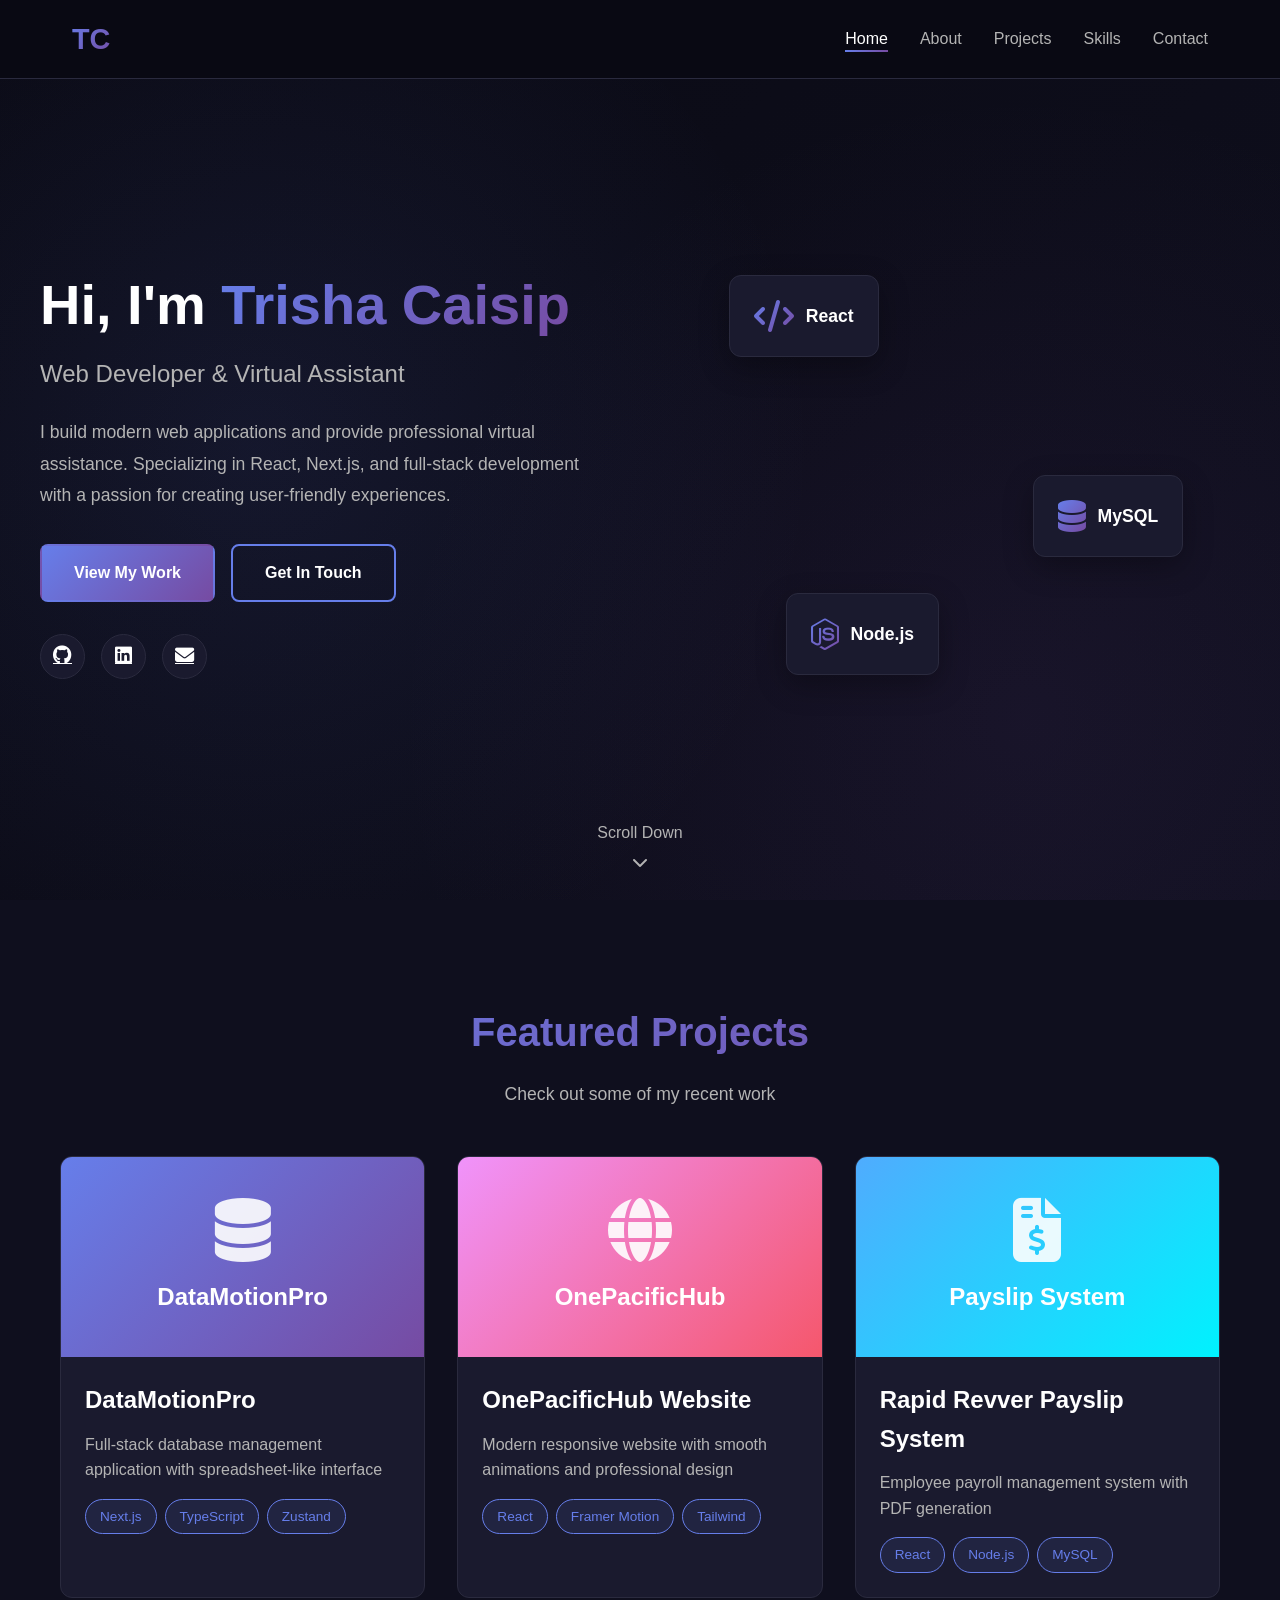
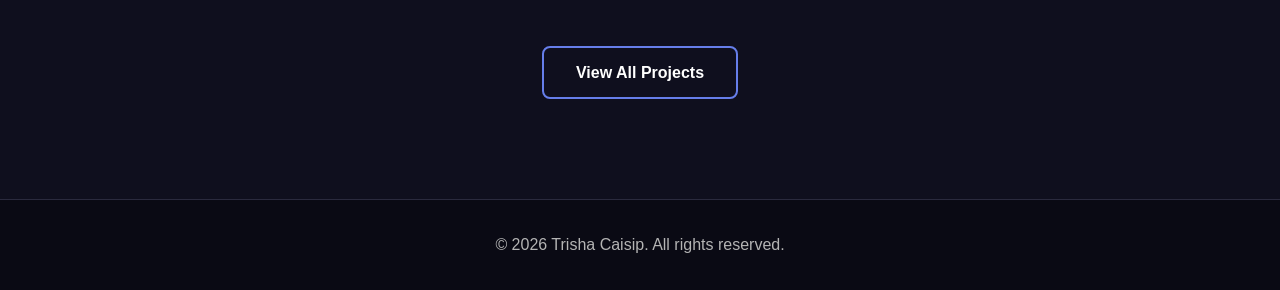
==== index.html @ 25907a13 "Initial commit: Professional portfolio website" ====
<!DOCTYPE html>
<html lang="en">
<head>
    <meta charset="UTF-8">
    <meta name="viewport" content="width=device-width, initial-scale=1.0">
    <title>Trisha Caisip - Web Developer Portfolio</title>
    <link rel="stylesheet" href="css/style.css">
    <link rel="stylesheet" href="https://cdnjs.cloudflare.com/ajax/libs/font-awesome/6.4.0/css/all.min.css">
</head>
<body>
    <nav class="navbar">
        <div class="nav-container">
            <a href="index.html" class="logo">TC</a>
            <ul class="nav-menu">
                <li><a href="index.html" class="nav-link active">Home</a></li>
                <li><a href="about.html" class="nav-link">About</a></li>
                <li><a href="projects.html" class="nav-link">Projects</a></li>
                <li><a href="skills.html" class="nav-link">Skills</a></li>
                <li><a href="contact.html" class="nav-link">Contact</a></li>
            </ul>
            <div class="hamburger">
                <span class="bar"></span>
                <span class="bar"></span>
                <span class="bar"></span>
            </div>
        </div>
    </nav>

    <section class="hero">
        <div class="hero-content">
            <div class="hero-text">
                <h1 class="hero-title">
                    Hi, I'm <span class="highlight">Trisha Caisip</span>
                </h1>
                <h2 class="hero-subtitle">Web Developer & Virtual Assistant</h2>
                <p class="hero-description">
                    I build modern web applications and provide professional virtual assistance. 
                    Specializing in React, Next.js, and full-stack development with a passion for creating 
                    user-friendly experiences.
                </p>
                <div class="hero-buttons">
                    <a href="projects.html" class="btn btn-primary">View My Work</a>
                    <a href="contact.html" class="btn btn-secondary">Get In Touch</a>
                </div>
                <div class="social-links">
                    <a href="https://github.com/Txshaa90" target="_blank" rel="noopener noreferrer" class="social-link">
                        <i class="fab fa-github"></i>
                    </a>
                    <a href="https://linkedin.com" target="_blank" rel="noopener noreferrer" class="social-link">
                        <i class="fab fa-linkedin"></i>
                    </a>
                    <a href="mailto:trishacaisipl@gmail.com" class="social-link">
                        <i class="fas fa-envelope"></i>
                    </a>
                </div>
            </div>
            <div class="hero-image">
                <div class="image-wrapper">
                    <div class="floating-card card-1">
                        <i class="fas fa-code"></i>
                        <span>React</span>
                    </div>
                    <div class="floating-card card-2">
                        <i class="fas fa-database"></i>
                        <span>MySQL</span>
                    </div>
                    <div class="floating-card card-3">
                        <i class="fab fa-node-js"></i>
                        <span>Node.js</span>
                    </div>
                </div>
            </div>
        </div>
        <div class="scroll-indicator">
            <span>Scroll Down</span>
            <i class="fas fa-chevron-down"></i>
        </div>
    </section>

    <section class="featured-projects">
        <div class="container">
            <h2 class="section-title">Featured Projects</h2>
            <p class="section-subtitle">Check out some of my recent work</p>
            
            <div class="projects-grid">
                <div class="project-card">
                    <div class="project-image" style="background: linear-gradient(135deg, #667eea 0%, #764ba2 100%); display: flex; align-items: center; justify-content: center; position: relative;">
                        <div style="text-align: center; color: white; z-index: 1;">
                            <i class="fas fa-database" style="font-size: 4rem; margin-bottom: 1rem; opacity: 0.9;"></i>
                            <h3 style="font-size: 1.5rem; font-weight: 700; margin: 0;">DataMotionPro</h3>
                        </div>
                        <div class="project-overlay">
                            <a href="projects.html" class="project-link">View Details</a>
                        </div>
                    </div>
                    <div class="project-info">
                        <h3>DataMotionPro</h3>
                        <p>Full-stack database management application with spreadsheet-like interface</p>
                        <div class="project-tags">
                            <span class="tag">Next.js</span>
                            <span class="tag">TypeScript</span>
                            <span class="tag">Zustand</span>
                        </div>
                    </div>
                </div>

                <div class="project-card">
                    <div class="project-image" style="background: linear-gradient(135deg, #f093fb 0%, #f5576c 100%); display: flex; align-items: center; justify-content: center; position: relative;">
                        <div style="text-align: center; color: white; z-index: 1;">
                            <i class="fas fa-globe" style="font-size: 4rem; margin-bottom: 1rem; opacity: 0.9;"></i>
                            <h3 style="font-size: 1.5rem; font-weight: 700; margin: 0;">OnePacificHub</h3>
                        </div>
                        <div class="project-overlay">
                            <a href="projects.html" class="project-link">View Details</a>
                        </div>
                    </div>
                    <div class="project-info">
                        <h3>OnePacificHub Website</h3>
                        <p>Modern responsive website with smooth animations and professional design</p>
                        <div class="project-tags">
                            <span class="tag">React</span>
                            <span class="tag">Framer Motion</span>
                            <span class="tag">Tailwind</span>
                        </div>
                    </div>
                </div>

                <div class="project-card">
                    <div class="project-image" style="background: linear-gradient(135deg, #4facfe 0%, #00f2fe 100%); display: flex; align-items: center; justify-content: center; position: relative;">
                        <div style="text-align: center; color: white; z-index: 1;">
                            <i class="fas fa-file-invoice-dollar" style="font-size: 4rem; margin-bottom: 1rem; opacity: 0.9;"></i>
                            <h3 style="font-size: 1.5rem; font-weight: 700; margin: 0;">Payslip System</h3>
                        </div>
                        <div class="project-overlay">
                            <a href="projects.html" class="project-link">View Details</a>
                        </div>
                    </div>
                    <div class="project-info">
                        <h3>Rapid Revver Payslip System</h3>
                        <p>Employee payroll management system with PDF generation</p>
                        <div class="project-tags">
                            <span class="tag">React</span>
                            <span class="tag">Node.js</span>
                            <span class="tag">MySQL</span>
                        </div>
                    </div>
                </div>
            </div>

            <div class="view-all">
                <a href="projects.html" class="btn btn-outline">View All Projects</a>
            </div>
        </div>
    </section>

    <footer class="footer">
        <div class="container">
            <p>&copy; 2026 Trisha Caisip. All rights reserved.</p>
        </div>
    </footer>

    <script src="js/main.js"></script>
</body>
</html>
---- css/style.css ----
* {
    margin: 0;
    padding: 0;
    box-sizing: border-box;
}

:root {
    --primary-color: #667eea;
    --secondary-color: #764ba2;
    --accent-color: #f093fb;
    --dark-bg: #0f0f1e;
    --darker-bg: #0a0a14;
    --card-bg: #1a1a2e;
    --text-primary: #ffffff;
    --text-secondary: #b4b4b4;
    --border-color: #2a2a3e;
}

body {
    font-family: 'Inter', 'Segoe UI', Tahoma, Geneva, Verdana, sans-serif;
    background-color: var(--dark-bg);
    color: var(--text-primary);
    line-height: 1.6;
    overflow-x: hidden;
}

.container {
    max-width: 1200px;
    margin: 0 auto;
    padding: 0 20px;
}

/* Navbar */
.navbar {
    position: fixed;
    top: 0;
    width: 100%;
    background: rgba(10, 10, 20, 0.95);
    backdrop-filter: blur(10px);
    z-index: 1000;
    border-bottom: 1px solid var(--border-color);
}

.nav-container {
    max-width: 1200px;
    margin: 0 auto;
    padding: 1rem 2rem;
    display: flex;
    justify-content: space-between;
    align-items: center;
}

.logo {
    font-size: 1.8rem;
    font-weight: 700;
    background: linear-gradient(135deg, var(--primary-color), var(--secondary-color));
    -webkit-background-clip: text;
    -webkit-text-fill-color: transparent;
    background-clip: text;
    text-decoration: none;
}

.nav-menu {
    display: flex;
    list-style: none;
    gap: 2rem;
}

.nav-link {
    color: var(--text-secondary);
    text-decoration: none;
    font-weight: 500;
    transition: color 0.3s;
    position: relative;
}

.nav-link::after {
    content: '';
    position: absolute;
    bottom: -5px;
    left: 0;
    width: 0;
    height: 2px;
    background: linear-gradient(90deg, var(--primary-color), var(--secondary-color));
    transition: width 0.3s;
}

.nav-link:hover,
.nav-link.active {
    color: var(--text-primary);
}

.nav-link:hover::after,
.nav-link.active::after {
    width: 100%;
}

.hamburger {
    display: none;
    flex-direction: column;
    cursor: pointer;
}

.bar {
    width: 25px;
    height: 3px;
    background-color: var(--text-primary);
    margin: 3px 0;
    transition: 0.3s;
}

/* Hero Section */
.hero {
    min-height: 100vh;
    display: flex;
    align-items: center;
    justify-content: center;
    padding: 100px 20px 50px;
    position: relative;
    background: linear-gradient(135deg, var(--darker-bg) 0%, var(--dark-bg) 100%);
}

.hero::before {
    content: '';
    position: absolute;
    top: 0;
    left: 0;
    right: 0;
    bottom: 0;
    background: radial-gradient(circle at 20% 50%, rgba(102, 126, 234, 0.1) 0%, transparent 50%),
                radial-gradient(circle at 80% 80%, rgba(118, 75, 162, 0.1) 0%, transparent 50%);
    pointer-events: none;
}

.hero-content {
    max-width: 1200px;
    margin: 0 auto;
    display: grid;
    grid-template-columns: 1fr 1fr;
    gap: 4rem;
    align-items: center;
    position: relative;
    z-index: 1;
}

.hero-title {
    font-size: 3.5rem;
    font-weight: 700;
    margin-bottom: 1rem;
    line-height: 1.2;
}

.highlight {
    background: linear-gradient(135deg, var(--primary-color), var(--secondary-color));
    -webkit-background-clip: text;
    -webkit-text-fill-color: transparent;
    background-clip: text;
}

.hero-subtitle {
    font-size: 1.5rem;
    color: var(--text-secondary);
    margin-bottom: 1.5rem;
    font-weight: 400;
}

.hero-description {
    font-size: 1.1rem;
    color: var(--text-secondary);
    margin-bottom: 2rem;
    line-height: 1.8;
}

.hero-buttons {
    display: flex;
    gap: 1rem;
    margin-bottom: 2rem;
}

.btn {
    padding: 0.875rem 2rem;
    border-radius: 8px;
    text-decoration: none;
    font-weight: 600;
    transition: all 0.3s;
    display: inline-block;
    border: 2px solid transparent;
}

.btn-primary {
    background: linear-gradient(135deg, var(--primary-color), var(--secondary-color));
    color: white;
}

.btn-primary:hover {
    transform: translateY(-2px);
    box-shadow: 0 10px 30px rgba(102, 126, 234, 0.4);
}

.btn-secondary {
    background: transparent;
    color: var(--text-primary);
    border: 2px solid var(--primary-color);
}

.btn-secondary:hover {
    background: var(--primary-color);
    transform: translateY(-2px);
}

.btn-outline {
    background: transparent;
    color: var(--text-primary);
    border: 2px solid var(--primary-color);
    padding: 0.75rem 2rem;
}

.btn-outline:hover {
    background: var(--primary-color);
    transform: translateY(-2px);
}

.social-links {
    display: flex;
    gap: 1rem;
}

.social-link {
    width: 45px;
    height: 45px;
    border-radius: 50%;
    background: var(--card-bg);
    display: flex;
    align-items: center;
    justify-content: center;
    color: var(--text-primary);
    font-size: 1.2rem;
    transition: all 0.3s;
    border: 1px solid var(--border-color);
}

.social-link:hover {
    background: linear-gradient(135deg, var(--primary-color), var(--secondary-color));
    transform: translateY(-3px);
    box-shadow: 0 5px 20px rgba(102, 126, 234, 0.4);
}

/* Hero Image */
.hero-image {
    position: relative;
    height: 500px;
}

.image-wrapper {
    position: relative;
    width: 100%;
    height: 100%;
}

.floating-card {
    position: absolute;
    background: var(--card-bg);
    padding: 1.5rem;
    border-radius: 12px;
    border: 1px solid var(--border-color);
    display: flex;
    align-items: center;
    gap: 0.75rem;
    box-shadow: 0 10px 30px rgba(0, 0, 0, 0.3);
    animation: float 3s ease-in-out infinite;
}

.floating-card i {
    font-size: 2rem;
    background: linear-gradient(135deg, var(--primary-color), var(--secondary-color));
    -webkit-background-clip: text;
    -webkit-text-fill-color: transparent;
    background-clip: text;
}

.floating-card span {
    font-weight: 600;
    font-size: 1.1rem;
}

.card-1 {
    top: 10%;
    left: 10%;
    animation-delay: 0s;
}

.card-2 {
    top: 50%;
    right: 10%;
    animation-delay: 1s;
}

.card-3 {
    bottom: 10%;
    left: 20%;
    animation-delay: 2s;
}

@keyframes float {
    0%, 100% {
        transform: translateY(0);
    }
    50% {
        transform: translateY(-20px);
    }
}

.scroll-indicator {
    position: absolute;
    bottom: 30px;
    left: 50%;
    transform: translateX(-50%);
    display: flex;
    flex-direction: column;
    align-items: center;
    gap: 0.5rem;
    color: var(--text-secondary);
    animation: bounce 2s infinite;
}

@keyframes bounce {
    0%, 100% {
        transform: translateX(-50%) translateY(0);
    }
    50% {
        transform: translateX(-50%) translateY(-10px);
    }
}

/* Featured Projects Section */
.featured-projects {
    padding: 100px 20px;
    background: var(--dark-bg);
}

.section-title {
    font-size: 2.5rem;
    text-align: center;
    margin-bottom: 1rem;
    background: linear-gradient(135deg, var(--primary-color), var(--secondary-color));
    -webkit-background-clip: text;
    -webkit-text-fill-color: transparent;
    background-clip: text;
}

.section-subtitle {
    text-align: center;
    color: var(--text-secondary);
    font-size: 1.1rem;
    margin-bottom: 3rem;
}

.projects-grid {
    display: grid;
    grid-template-columns: repeat(auto-fit, minmax(320px, 1fr));
    gap: 2rem;
    margin-bottom: 3rem;
}

.project-card {
    background: var(--card-bg);
    border-radius: 12px;
    overflow: hidden;
    border: 1px solid var(--border-color);
    transition: all 0.3s;
}

.project-card:hover {
    transform: translateY(-10px);
    box-shadow: 0 20px 40px rgba(0, 0, 0, 0.4);
    border-color: var(--primary-color);
}

.project-image {
    height: 200px;
    background: linear-gradient(135deg, var(--primary-color), var(--secondary-color));
    position: relative;
    overflow: hidden;
}

.project-overlay {
    position: absolute;
    top: 0;
    left: 0;
    right: 0;
    bottom: 0;
    background: rgba(0, 0, 0, 0.7);
    display: flex;
    align-items: center;
    justify-content: center;
    opacity: 0;
    transition: opacity 0.3s;
}

.project-card:hover .project-overlay {
    opacity: 1;
}

.project-link {
    padding: 0.75rem 1.5rem;
    background: white;
    color: var(--dark-bg);
    text-decoration: none;
    border-radius: 6px;
    font-weight: 600;
    transition: all 0.3s;
}

.project-link:hover {
    transform: scale(1.05);
}

.project-info {
    padding: 1.5rem;
}

.project-info h3 {
    font-size: 1.5rem;
    margin-bottom: 0.75rem;
    color: var(--text-primary);
}

.project-info p {
    color: var(--text-secondary);
    margin-bottom: 1rem;
    line-height: 1.6;
}

.project-tags {
    display: flex;
    gap: 0.5rem;
    flex-wrap: wrap;
}

.tag {
    padding: 0.375rem 0.875rem;
    background: rgba(102, 126, 234, 0.1);
    border: 1px solid var(--primary-color);
    border-radius: 20px;
    font-size: 0.85rem;
    color: var(--primary-color);
}

.view-all {
    text-align: center;
    margin-top: 3rem;
}

/* Footer */
.footer {
    background: var(--darker-bg);
    padding: 2rem;
    text-align: center;
    border-top: 1px solid var(--border-color);
}

.footer p {
    color: var(--text-secondary);
}

/* Responsive */
@media (max-width: 768px) {
    .hamburger {
        display: flex;
    }

    .nav-menu {
        position: fixed;
        left: -100%;
        top: 70px;
        flex-direction: column;
        background-color: var(--darker-bg);
        width: 100%;
        text-align: center;
        transition: 0.3s;
        padding: 2rem 0;
        border-top: 1px solid var(--border-color);
    }

    .nav-menu.active {
        left: 0;
    }

    .hero-content {
        grid-template-columns: 1fr;
        gap: 2rem;
    }

    .hero-title {
        font-size: 2.5rem;
    }

    .hero-subtitle {
        font-size: 1.2rem;
    }

    .hero-image {
        height: 300px;
    }

    .hero-buttons {
        flex-direction: column;
    }

    .projects-grid {
        grid-template-columns: 1fr;
    }
}
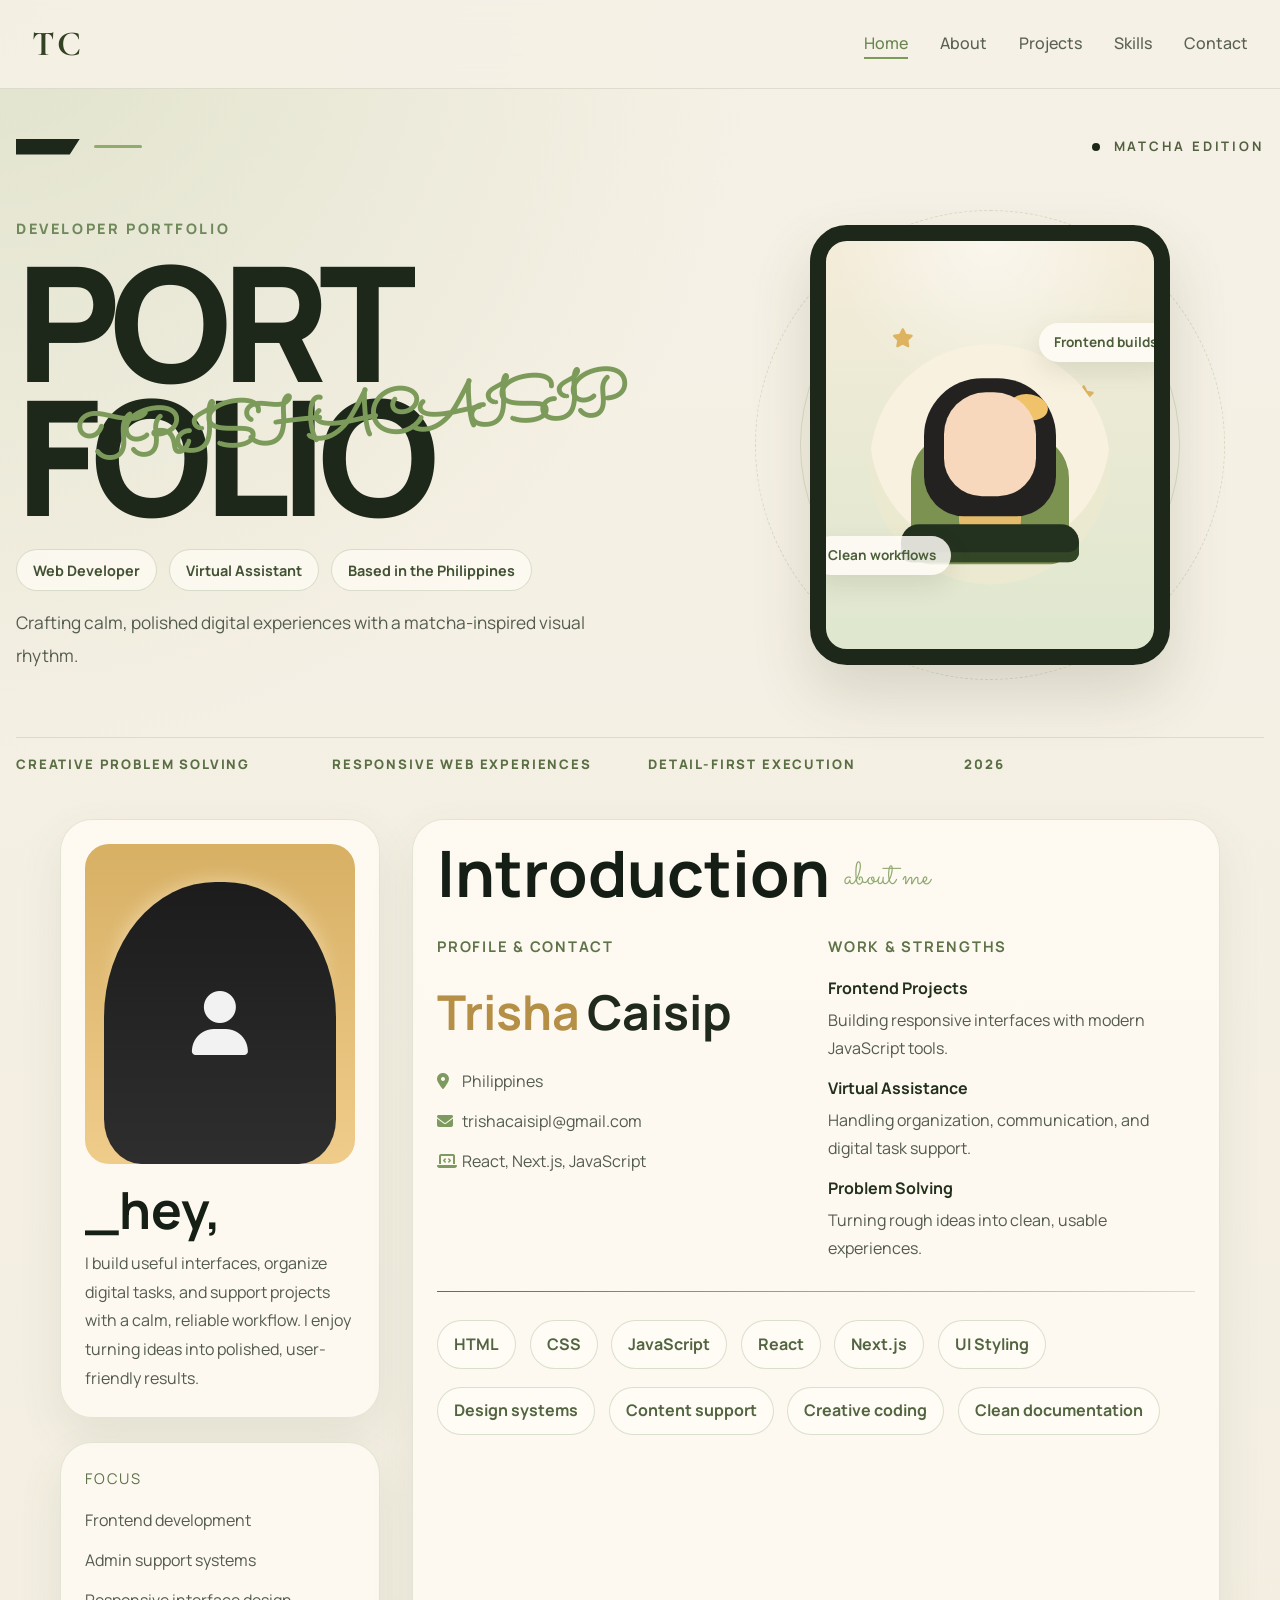
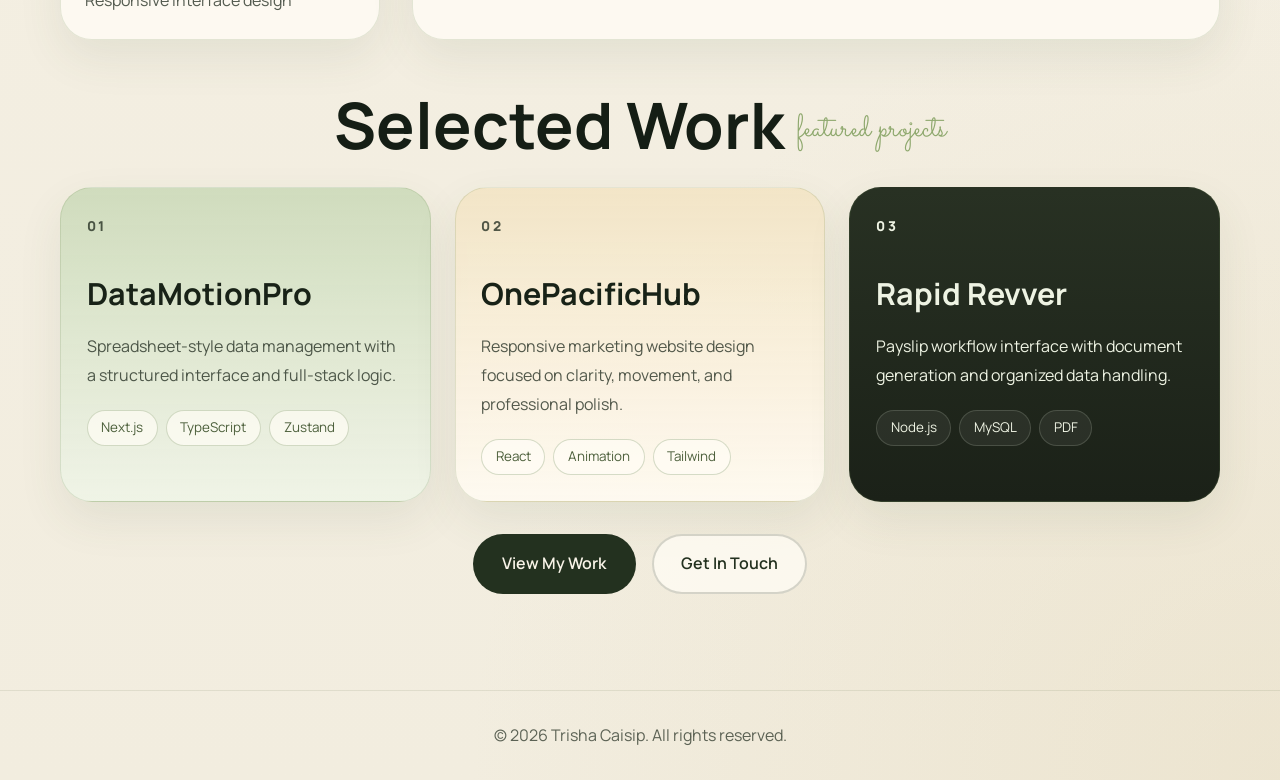
==== commit 448ab325: "Redesign homepage with matcha editorial style" ====
--- a/index.html
+++ b/index.html
@@ -4,10 +4,13 @@
     <meta charset="UTF-8">
     <meta name="viewport" content="width=device-width, initial-scale=1.0">
     <title>Trisha Caisip - Web Developer Portfolio</title>
+    <link rel="preconnect" href="https://fonts.googleapis.com">
+    <link rel="preconnect" href="https://fonts.gstatic.com" crossorigin>
+    <link href="https://fonts.googleapis.com/css2?family=Cormorant+Garamond:wght@500;600;700&family=Manrope:wght@400;500;600;700;800&family=Sacramento&display=swap" rel="stylesheet">
     <link rel="stylesheet" href="css/style.css">
     <link rel="stylesheet" href="https://cdnjs.cloudflare.com/ajax/libs/font-awesome/6.4.0/css/all.min.css">
 </head>
-<body>
+<body class="home-page">
     <nav class="navbar">
         <div class="nav-container">
             <a href="index.html" class="logo">TC</a>
@@ -26,132 +29,181 @@
         </div>
     </nav>
 
-    <section class="hero">
-        <div class="hero-content">
-            <div class="hero-text">
-                <h1 class="hero-title">
-                    Hi, I'm <span class="highlight">Trisha Caisip</span>
-                </h1>
-                <h2 class="hero-subtitle">Web Developer & Virtual Assistant</h2>
-                <p class="hero-description">
-                    I build modern web applications and provide professional virtual assistance. 
-                    Specializing in React, Next.js, and full-stack development with a passion for creating 
-                    user-friendly experiences.
-                </p>
-                <div class="hero-buttons">
-                    <a href="projects.html" class="btn btn-primary">View My Work</a>
-                    <a href="contact.html" class="btn btn-secondary">Get In Touch</a>
-                </div>
-                <div class="social-links">
-                    <a href="https://github.com/Txshaa90" target="_blank" rel="noopener noreferrer" class="social-link">
-                        <i class="fab fa-github"></i>
-                    </a>
-                    <a href="https://linkedin.com" target="_blank" rel="noopener noreferrer" class="social-link">
-                        <i class="fab fa-linkedin"></i>
-                    </a>
-                    <a href="mailto:trishacaisipl@gmail.com" class="social-link">
-                        <i class="fas fa-envelope"></i>
-                    </a>
-                </div>
-            </div>
-            <div class="hero-image">
-                <div class="image-wrapper">
-                    <div class="floating-card card-1">
-                        <i class="fas fa-code"></i>
-                        <span>React</span>
-                    </div>
-                    <div class="floating-card card-2">
-                        <i class="fas fa-database"></i>
-                        <span>MySQL</span>
-                    </div>
-                    <div class="floating-card card-3">
-                        <i class="fab fa-node-js"></i>
-                        <span>Node.js</span>
-                    </div>
-                </div>
-            </div>
-        </div>
-        <div class="scroll-indicator">
-            <span>Scroll Down</span>
-            <i class="fas fa-chevron-down"></i>
-        </div>
-    </section>
-
-    <section class="featured-projects">
-        <div class="container">
-            <h2 class="section-title">Featured Projects</h2>
-            <p class="section-subtitle">Check out some of my recent work</p>
-            
-            <div class="projects-grid">
-                <div class="project-card">
-                    <div class="project-image" style="background: linear-gradient(135deg, #667eea 0%, #764ba2 100%); display: flex; align-items: center; justify-content: center; position: relative;">
-                        <div style="text-align: center; color: white; z-index: 1;">
-                            <i class="fas fa-database" style="font-size: 4rem; margin-bottom: 1rem; opacity: 0.9;"></i>
-                            <h3 style="font-size: 1.5rem; font-weight: 700; margin: 0;">DataMotionPro</h3>
+    <main class="portfolio-home">
+        <section class="hero-editorial">
+            <div class="hero-frame hero-frame-top">
+                <span class="frame-accent"></span>
+                <span class="frame-dash"></span>
+                <span class="frame-dot"></span>
+                <p>Matcha Edition</p>
+            </div>
+
+            <div class="hero-editorial-grid">
+                <div class="hero-copy">
+                    <p class="eyebrow">Developer Portfolio</p>
+                    <div class="hero-stack">
+                        <span>PORT</span>
+                        <span>FOLIO</span>
+                    </div>
+                    <div class="hero-badge">
+                        <span>Web Developer</span>
+                        <span>Virtual Assistant</span>
+                        <span>Based in the Philippines</span>
+                    </div>
+                    <p class="hero-kicker">Crafting calm, polished digital experiences with a matcha-inspired visual rhythm.</p>
+                </div>
+
+                <div class="hero-spotlight">
+                    <div class="spotlight-ring ring-one"></div>
+                    <div class="spotlight-ring ring-two"></div>
+                    <div class="spotlight-card">
+                        <div class="avatar-illustration">
+                            <div class="avatar-star star-left"><i class="fas fa-star"></i></div>
+                            <div class="avatar-star star-right"><i class="fas fa-star"></i></div>
+                            <div class="avatar-circle">
+                                <div class="avatar-head"></div>
+                                <div class="avatar-hair"></div>
+                                <div class="avatar-body"></div>
+                                <div class="avatar-laptop"></div>
+                            </div>
                         </div>
-                        <div class="project-overlay">
-                            <a href="projects.html" class="project-link">View Details</a>
+                        <div class="spotlight-note note-top">Frontend builds</div>
+                        <div class="spotlight-note note-bottom">Clean workflows</div>
+                    </div>
+                </div>
+            </div>
+
+            <div class="hero-meta">
+                <span>Creative problem solving</span>
+                <span>Responsive web experiences</span>
+                <span>Detail-first execution</span>
+                <span>2026</span>
+            </div>
+        </section>
+
+        <section class="resume-board container">
+            <div class="resume-sidebar">
+                <div class="profile-panel">
+                    <div class="profile-photo">
+                        <div class="photo-glow"></div>
+                        <div class="photo-silhouette">
+                            <i class="fas fa-user"></i>
                         </div>
                     </div>
-                    <div class="project-info">
-                        <h3>DataMotionPro</h3>
-                        <p>Full-stack database management application with spreadsheet-like interface</p>
-                        <div class="project-tags">
-                            <span class="tag">Next.js</span>
-                            <span class="tag">TypeScript</span>
-                            <span class="tag">Zustand</span>
+                    <h2>_hey,</h2>
+                    <p>
+                        I build useful interfaces, organize digital tasks, and support projects with a calm,
+                        reliable workflow. I enjoy turning ideas into polished, user-friendly results.
+                    </p>
+                </div>
+
+                <div class="mini-card">
+                    <p class="mini-label">Focus</p>
+                    <ul>
+                        <li>Frontend development</li>
+                        <li>Admin support systems</li>
+                        <li>Responsive interface design</li>
+                    </ul>
+                </div>
+            </div>
+
+            <div class="resume-main">
+                <div class="section-heading">
+                    <h2>Introduction</h2>
+                    <span>about me</span>
+                </div>
+
+                <div class="info-columns">
+                    <div class="info-block">
+                        <h3>Profile & Contact</h3>
+                        <div class="identity-line">
+                            <span class="identity-highlight">Trisha</span>
+                            <span>Caisip</span>
                         </div>
-                    </div>
-                </div>
-
-                <div class="project-card">
-                    <div class="project-image" style="background: linear-gradient(135deg, #f093fb 0%, #f5576c 100%); display: flex; align-items: center; justify-content: center; position: relative;">
-                        <div style="text-align: center; color: white; z-index: 1;">
-                            <i class="fas fa-globe" style="font-size: 4rem; margin-bottom: 1rem; opacity: 0.9;"></i>
-                            <h3 style="font-size: 1.5rem; font-weight: 700; margin: 0;">OnePacificHub</h3>
-                        </div>
-                        <div class="project-overlay">
-                            <a href="projects.html" class="project-link">View Details</a>
-                        </div>
-                    </div>
-                    <div class="project-info">
-                        <h3>OnePacificHub Website</h3>
-                        <p>Modern responsive website with smooth animations and professional design</p>
-                        <div class="project-tags">
-                            <span class="tag">React</span>
-                            <span class="tag">Framer Motion</span>
-                            <span class="tag">Tailwind</span>
-                        </div>
-                    </div>
-                </div>
-
-                <div class="project-card">
-                    <div class="project-image" style="background: linear-gradient(135deg, #4facfe 0%, #00f2fe 100%); display: flex; align-items: center; justify-content: center; position: relative;">
-                        <div style="text-align: center; color: white; z-index: 1;">
-                            <i class="fas fa-file-invoice-dollar" style="font-size: 4rem; margin-bottom: 1rem; opacity: 0.9;"></i>
-                            <h3 style="font-size: 1.5rem; font-weight: 700; margin: 0;">Payslip System</h3>
-                        </div>
-                        <div class="project-overlay">
-                            <a href="projects.html" class="project-link">View Details</a>
-                        </div>
-                    </div>
-                    <div class="project-info">
-                        <h3>Rapid Revver Payslip System</h3>
-                        <p>Employee payroll management system with PDF generation</p>
-                        <div class="project-tags">
-                            <span class="tag">React</span>
-                            <span class="tag">Node.js</span>
-                            <span class="tag">MySQL</span>
-                        </div>
-                    </div>
-                </div>
-            </div>
-
-            <div class="view-all">
-                <a href="projects.html" class="btn btn-outline">View All Projects</a>
-            </div>
-        </div>
-    </section>
+                        <ul class="detail-list">
+                            <li><i class="fas fa-location-dot"></i> Philippines</li>
+                            <li><i class="fas fa-envelope"></i> trishacaisipl@gmail.com</li>
+                            <li><i class="fas fa-laptop-code"></i> React, Next.js, JavaScript</li>
+                        </ul>
+                    </div>
+
+                    <div class="info-block">
+                        <h3>Work & Strengths</h3>
+                        <ul class="timeline-list">
+                            <li><strong>Frontend Projects</strong> Building responsive interfaces with modern JavaScript tools.</li>
+                            <li><strong>Virtual Assistance</strong> Handling organization, communication, and digital task support.</li>
+                            <li><strong>Problem Solving</strong> Turning rough ideas into clean, usable experiences.</li>
+                        </ul>
+                    </div>
+                </div>
+
+                <div class="section-rule"></div>
+
+                <div class="skills-strip">
+                    <div class="skill-chip">HTML</div>
+                    <div class="skill-chip">CSS</div>
+                    <div class="skill-chip">JavaScript</div>
+                    <div class="skill-chip">React</div>
+                    <div class="skill-chip">Next.js</div>
+                    <div class="skill-chip">UI Styling</div>
+                </div>
+
+                <div class="interest-row">
+                    <span>Design systems</span>
+                    <span>Content support</span>
+                    <span>Creative coding</span>
+                    <span>Clean documentation</span>
+                </div>
+            </div>
+        </section>
+
+        <section class="featured-editorial container">
+            <div class="section-heading section-heading-wide">
+                <h2>Selected Work</h2>
+                <span>featured projects</span>
+            </div>
+
+            <div class="editorial-project-grid">
+                <article class="editorial-project-card card-matcha">
+                    <p class="project-index">01</p>
+                    <h3>DataMotionPro</h3>
+                    <p>Spreadsheet-style data management with a structured interface and full-stack logic.</p>
+                    <div class="project-tags">
+                        <span class="tag">Next.js</span>
+                        <span class="tag">TypeScript</span>
+                        <span class="tag">Zustand</span>
+                    </div>
+                </article>
+
+                <article class="editorial-project-card card-cream">
+                    <p class="project-index">02</p>
+                    <h3>OnePacificHub</h3>
+                    <p>Responsive marketing website design focused on clarity, movement, and professional polish.</p>
+                    <div class="project-tags">
+                        <span class="tag">React</span>
+                        <span class="tag">Animation</span>
+                        <span class="tag">Tailwind</span>
+                    </div>
+                </article>
+
+                <article class="editorial-project-card card-dark">
+                    <p class="project-index">03</p>
+                    <h3>Rapid Revver</h3>
+                    <p>Payslip workflow interface with document generation and organized data handling.</p>
+                    <div class="project-tags">
+                        <span class="tag">Node.js</span>
+                        <span class="tag">MySQL</span>
+                        <span class="tag">PDF</span>
+                    </div>
+                </article>
+            </div>
+
+            <div class="hero-buttons editorial-actions">
+                <a href="projects.html" class="btn btn-primary">View My Work</a>
+                <a href="contact.html" class="btn btn-secondary">Get In Touch</a>
+            </div>
+        </section>
+    </main>
 
     <footer class="footer">
         <div class="container">
--- a/css/style.css
+++ b/css/style.css
@@ -5,15 +5,15 @@
 }
 
 :root {
-    --primary-color: #667eea;
-    --secondary-color: #764ba2;
-    --accent-color: #f093fb;
-    --dark-bg: #0f0f1e;
-    --darker-bg: #0a0a14;
-    --card-bg: #1a1a2e;
+    --primary-color: #ffffff;
+    --secondary-color: #cccccc;
+    --accent-color: #888888;
+    --dark-bg: #000000;
+    --darker-bg: #000000;
+    --card-bg: #0a0a0a;
     --text-primary: #ffffff;
-    --text-secondary: #b4b4b4;
-    --border-color: #2a2a3e;
+    --text-secondary: #888888;
+    --border-color: #1a1a1a;
 }
 
 body {
@@ -35,7 +35,7 @@
     position: fixed;
     top: 0;
     width: 100%;
-    background: rgba(10, 10, 20, 0.95);
+    background: rgba(0, 0, 0, 0.98);
     backdrop-filter: blur(10px);
     z-index: 1000;
     border-bottom: 1px solid var(--border-color);
@@ -53,11 +53,13 @@
 .logo {
     font-size: 1.8rem;
     font-weight: 700;
-    background: linear-gradient(135deg, var(--primary-color), var(--secondary-color));
-    -webkit-background-clip: text;
-    -webkit-text-fill-color: transparent;
-    background-clip: text;
+    color: var(--text-primary);
     text-decoration: none;
+    transition: all 0.3s;
+}
+
+.logo:hover {
+    color: var(--text-secondary);
 }
 
 .nav-menu {
@@ -81,7 +83,7 @@
     left: 0;
     width: 0;
     height: 2px;
-    background: linear-gradient(90deg, var(--primary-color), var(--secondary-color));
+    background: var(--text-primary);
     transition: width 0.3s;
 }
 
@@ -127,8 +129,8 @@
     left: 0;
     right: 0;
     bottom: 0;
-    background: radial-gradient(circle at 20% 50%, rgba(102, 126, 234, 0.1) 0%, transparent 50%),
-                radial-gradient(circle at 80% 80%, rgba(118, 75, 162, 0.1) 0%, transparent 50%);
+    background: radial-gradient(circle at 20% 50%, rgba(255, 255, 255, 0.03) 0%, transparent 50%),
+                radial-gradient(circle at 80% 80%, rgba(255, 255, 255, 0.03) 0%, transparent 50%);
     pointer-events: none;
 }
 
@@ -144,17 +146,37 @@
 }
 
 .hero-title {
-    font-size: 3.5rem;
-    font-weight: 700;
+    font-size: 4.5rem;
+    font-weight: 900;
     margin-bottom: 1rem;
-    line-height: 1.2;
+    line-height: 1.1;
+    letter-spacing: -0.02em;
 }
 
 .highlight {
-    background: linear-gradient(135deg, var(--primary-color), var(--secondary-color));
-    -webkit-background-clip: text;
-    -webkit-text-fill-color: transparent;
-    background-clip: text;
+    color: var(--text-primary);
+    position: relative;
+    display: inline-block;
+}
+
+.highlight::after {
+    content: '';
+    position: absolute;
+    bottom: 0;
+    left: 0;
+    width: 100%;
+    height: 3px;
+    background: var(--text-primary);
+    animation: expandWidth 1s ease-out 0.5s both;
+}
+
+@keyframes expandWidth {
+    from {
+        width: 0;
+    }
+    to {
+        width: 100%;
+    }
 }
 
 .hero-subtitle {
@@ -182,42 +204,57 @@
     border-radius: 8px;
     text-decoration: none;
     font-weight: 600;
-    transition: all 0.3s;
+    transition: all 0.4s cubic-bezier(0.175, 0.885, 0.32, 1.275);
     display: inline-block;
     border: 2px solid transparent;
+    transform-style: preserve-3d;
+    position: relative;
 }
 
 .btn-primary {
-    background: linear-gradient(135deg, var(--primary-color), var(--secondary-color));
-    color: white;
+    background: var(--text-primary);
+    color: var(--dark-bg);
 }
 
 .btn-primary:hover {
-    transform: translateY(-2px);
-    box-shadow: 0 10px 30px rgba(102, 126, 234, 0.4);
+    transform: translateY(-5px) rotateX(10deg) scale(1.05);
+    box-shadow: 0 15px 40px rgba(255, 255, 255, 0.4);
+    background: var(--text-secondary);
+}
+
+.btn-primary:active {
+    transform: translateY(-2px) rotateX(5deg) scale(1.02);
 }
 
 .btn-secondary {
     background: transparent;
     color: var(--text-primary);
-    border: 2px solid var(--primary-color);
+    border: 2px solid var(--text-primary);
 }
 
 .btn-secondary:hover {
-    background: var(--primary-color);
-    transform: translateY(-2px);
+    background: var(--text-primary);
+    color: var(--dark-bg);
+    transform: translateY(-5px) rotateX(10deg) scale(1.05);
+    box-shadow: 0 15px 40px rgba(255, 255, 255, 0.3);
+}
+
+.btn-secondary:active {
+    transform: translateY(-2px) rotateX(5deg) scale(1.02);
 }
 
 .btn-outline {
     background: transparent;
     color: var(--text-primary);
-    border: 2px solid var(--primary-color);
+    border: 2px solid var(--text-primary);
     padding: 0.75rem 2rem;
 }
 
 .btn-outline:hover {
-    background: var(--primary-color);
-    transform: translateY(-2px);
+    background: var(--text-primary);
+    color: var(--dark-bg);
+    transform: translateY(-5px) rotateX(10deg) scale(1.05);
+    box-shadow: 0 15px 40px rgba(255, 255, 255, 0.3);
 }
 
 .social-links {
@@ -226,23 +263,25 @@
 }
 
 .social-link {
-    width: 45px;
-    height: 45px;
-    border-radius: 50%;
+    width: 50px;
+    height: 50px;
     background: var(--card-bg);
+    border: 1px solid var(--border-color);
+    border-radius: 10px;
     display: flex;
     align-items: center;
     justify-content: center;
     color: var(--text-primary);
-    font-size: 1.2rem;
+    font-size: 1.3rem;
     transition: all 0.3s;
-    border: 1px solid var(--border-color);
 }
 
 .social-link:hover {
-    background: linear-gradient(135deg, var(--primary-color), var(--secondary-color));
+    background: var(--text-primary);
+    color: var(--dark-bg);
+    border-color: var(--text-primary);
     transform: translateY(-3px);
-    box-shadow: 0 5px 20px rgba(102, 126, 234, 0.4);
+    box-shadow: 0 5px 20px rgba(255, 255, 255, 0.3);
 }
 
 /* Hero Image */
@@ -342,10 +381,7 @@
     font-size: 2.5rem;
     text-align: center;
     margin-bottom: 1rem;
-    background: linear-gradient(135deg, var(--primary-color), var(--secondary-color));
-    -webkit-background-clip: text;
-    -webkit-text-fill-color: transparent;
-    background-clip: text;
+    color: var(--text-primary);
 }
 
 .section-subtitle {
@@ -360,6 +396,7 @@
     grid-template-columns: repeat(auto-fit, minmax(320px, 1fr));
     gap: 2rem;
     margin-bottom: 3rem;
+    perspective: 1500px;
 }
 
 .project-card {
@@ -367,13 +404,14 @@
     border-radius: 12px;
     overflow: hidden;
     border: 1px solid var(--border-color);
-    transition: all 0.3s;
+    transition: all 0.5s cubic-bezier(0.175, 0.885, 0.32, 1.275);
+    transform-style: preserve-3d;
 }
 
 .project-card:hover {
-    transform: translateY(-10px);
-    box-shadow: 0 20px 40px rgba(0, 0, 0, 0.4);
-    border-color: var(--primary-color);
+    transform: translateY(-15px) rotateX(5deg) rotateY(-5deg) scale(1.02);
+    box-shadow: 0 30px 60px rgba(255, 255, 255, 0.15);
+    border-color: var(--text-primary);
 }
 
 .project-image {
@@ -395,24 +433,30 @@
     justify-content: center;
     opacity: 0;
     transition: opacity 0.3s;
+    z-index: 10;
 }
 
 .project-card:hover .project-overlay {
     opacity: 1;
 }
 
-.project-link {
-    padding: 0.75rem 1.5rem;
-    background: white;
+.project-link-btn {
+    padding: 0.625rem 1.25rem;
+    background: var(--text-primary);
     color: var(--dark-bg);
     text-decoration: none;
     border-radius: 6px;
     font-weight: 600;
+    display: flex;
+    align-items: center;
+    gap: 0.5rem;
     transition: all 0.3s;
 }
 
-.project-link:hover {
-    transform: scale(1.05);
+.project-link-btn:hover {
+    transform: translateY(-2px);
+    box-shadow: 0 5px 20px rgba(255, 255, 255, 0.4);
+    background: var(--text-secondary);
 }
 
 .project-info {
@@ -511,3 +555,940 @@
         grid-template-columns: 1fr;
     }
 }
+
+/* Animated Portfolio Text Styles */
+@keyframes fadeInUp {
+    from {
+        opacity: 0;
+        transform: translateY(30px);
+    }
+    to {
+        opacity: 1;
+        transform: translateY(0);
+    }
+}
+
+@keyframes slideInLeft {
+    from {
+        opacity: 0;
+        transform: translateX(-50px);
+    }
+    to {
+        opacity: 1;
+        transform: translateX(0);
+    }
+}
+
+@keyframes float3D {
+    0%, 100% {
+        transform: translateY(0px) rotateX(0deg) rotateY(0deg);
+    }
+    25% {
+        transform: translateY(-15px) rotateX(5deg) rotateY(-5deg);
+    }
+    50% {
+        transform: translateY(-25px) rotateX(0deg) rotateY(5deg);
+    }
+    75% {
+        transform: translateY(-15px) rotateX(-5deg) rotateY(0deg);
+    }
+}
+
+@keyframes float3DReverse {
+    0%, 100% {
+        transform: translateY(0px) rotateX(0deg) rotateZ(0deg);
+    }
+    25% {
+        transform: translateY(-20px) rotateX(-5deg) rotateZ(3deg);
+    }
+    50% {
+        transform: translateY(-30px) rotateX(5deg) rotateZ(-3deg);
+    }
+    75% {
+        transform: translateY(-10px) rotateX(3deg) rotateZ(2deg);
+    }
+}
+
+@keyframes rotate3D {
+    0% {
+        transform: rotateY(0deg) rotateX(0deg);
+    }
+    50% {
+        transform: rotateY(180deg) rotateX(10deg);
+    }
+    100% {
+        transform: rotateY(360deg) rotateX(0deg);
+    }
+}
+
+@keyframes pulse {
+    0%, 100% {
+        opacity: 1;
+    }
+    50% {
+        opacity: 0.5;
+    }
+}
+
+.hero-title {
+    animation: fadeInUp 1s ease-out;
+}
+
+.hero-subtitle {
+    animation: fadeInUp 1.2s ease-out;
+}
+
+.hero-description {
+    animation: fadeInUp 1.4s ease-out;
+}
+
+.hero-buttons {
+    animation: fadeInUp 1.6s ease-out;
+}
+
+.hero-image {
+    perspective: 1000px;
+}
+
+.image-wrapper {
+    transform-style: preserve-3d;
+}
+
+.floating-card {
+    animation: float3D 4s ease-in-out infinite;
+    transform-style: preserve-3d;
+    box-shadow: 0 10px 40px rgba(255, 255, 255, 0.1);
+    transition: all 0.3s;
+}
+
+.floating-card:hover {
+    animation-play-state: paused;
+    transform: translateY(-10px) scale(1.1) rotateY(10deg);
+    box-shadow: 0 20px 60px rgba(255, 255, 255, 0.2);
+}
+
+.floating-card.card-1 {
+    animation-delay: 0s;
+}
+
+.floating-card.card-2 {
+    animation: float3DReverse 5s ease-in-out infinite;
+    animation-delay: 0.7s;
+}
+
+.floating-card.card-3 {
+    animation: float3D 4.5s ease-in-out infinite;
+    animation-delay: 1.4s;
+}
+
+/* Matcha Editorial Homepage */
+body.home-page {
+    font-family: 'Manrope', 'Segoe UI', Tahoma, Geneva, Verdana, sans-serif;
+    background:
+        radial-gradient(circle at top left, rgba(170, 191, 140, 0.28), transparent 28%),
+        radial-gradient(circle at bottom right, rgba(225, 212, 179, 0.34), transparent 30%),
+        linear-gradient(180deg, #f6f1e6 0%, #f2eddf 100%);
+    color: #1d281b;
+}
+
+body.home-page .navbar {
+    background: rgba(246, 241, 230, 0.9);
+    border-bottom: 1px solid rgba(84, 103, 59, 0.14);
+    backdrop-filter: blur(14px);
+}
+
+body.home-page .navbar.scrolled {
+    background: rgba(244, 238, 224, 0.97);
+    box-shadow: 0 12px 30px rgba(53, 68, 39, 0.08);
+}
+
+body.home-page .nav-container {
+    max-width: 1280px;
+}
+
+body.home-page .logo {
+    color: #344224;
+    font-family: 'Cormorant Garamond', serif;
+    font-size: 2.2rem;
+    letter-spacing: 0.08em;
+}
+
+body.home-page .logo:hover,
+body.home-page .nav-link:hover,
+body.home-page .nav-link.active {
+    color: #6a8450;
+}
+
+body.home-page .nav-link {
+    color: rgba(29, 40, 27, 0.72);
+}
+
+body.home-page .nav-link::after {
+    background: #7c9b5a;
+}
+
+body.home-page .bar {
+    background-color: #344224;
+}
+
+.portfolio-home {
+    padding: 7.5rem 0 2rem;
+}
+
+.hero-editorial {
+    width: min(1280px, calc(100% - 2rem));
+    margin: 0 auto;
+    padding: 1rem 0 0;
+}
+
+.hero-frame {
+    display: flex;
+    align-items: center;
+    gap: 0.85rem;
+    color: #51613f;
+    font-size: 0.82rem;
+    font-weight: 700;
+    letter-spacing: 0.22em;
+    text-transform: uppercase;
+}
+
+.hero-frame-top {
+    margin-bottom: 1.75rem;
+}
+
+.frame-accent {
+    width: 64px;
+    height: 16px;
+    background: #1d281b;
+    clip-path: polygon(0 0, 100% 0, 84% 100%, 0 100%);
+}
+
+.frame-dash {
+    width: 28px;
+    height: 3px;
+    border-radius: 999px;
+    background: #90ab6d;
+    box-shadow: 10px 0 0 #90ab6d, 20px 0 0 #90ab6d;
+}
+
+.frame-dot {
+    width: 8px;
+    height: 8px;
+    border-radius: 50%;
+    background: #1d281b;
+    margin-left: auto;
+}
+
+.hero-editorial-grid {
+    display: grid;
+    grid-template-columns: minmax(0, 1.1fr) minmax(320px, 0.9fr);
+    gap: 2rem;
+    align-items: center;
+}
+
+.hero-copy {
+    position: relative;
+}
+
+.eyebrow {
+    margin-bottom: 0.85rem;
+    color: #70895b;
+    font-size: 0.9rem;
+    font-weight: 800;
+    letter-spacing: 0.18em;
+    text-transform: uppercase;
+}
+
+.hero-stack {
+    position: relative;
+    display: flex;
+    flex-direction: column;
+    font-size: clamp(4.9rem, 14vw, 10rem);
+    line-height: 0.84;
+    font-weight: 800;
+    letter-spacing: -0.06em;
+    color: #1d281b;
+    text-transform: uppercase;
+}
+
+.hero-stack::after {
+    content: 'Trisha Caisip';
+    position: absolute;
+    right: 10%;
+    top: 54%;
+    font-family: 'Sacramento', cursive;
+    font-size: clamp(2rem, 5vw, 3.9rem);
+    color: #7c9b5a;
+    transform: rotate(-5deg);
+}
+
+.hero-badge {
+    display: flex;
+    flex-wrap: wrap;
+    gap: 0.75rem;
+    margin: 1.65rem 0 1rem;
+}
+
+.hero-badge span,
+.interest-row span,
+.skill-chip,
+.tag {
+    border: 1px solid rgba(106, 132, 80, 0.24);
+    border-radius: 999px;
+    background: rgba(255, 252, 245, 0.7);
+}
+
+.hero-badge span {
+    padding: 0.55rem 1rem;
+    font-size: 0.9rem;
+    font-weight: 700;
+    color: #425133;
+}
+
+.hero-kicker {
+    max-width: 36rem;
+    font-size: 1.08rem;
+    line-height: 1.9;
+    color: rgba(29, 40, 27, 0.74);
+}
+
+.hero-spotlight {
+    position: relative;
+    min-height: 520px;
+    display: grid;
+    place-items: center;
+}
+
+.spotlight-ring {
+    position: absolute;
+    border-radius: 50%;
+    border: 1px solid rgba(124, 155, 90, 0.24);
+}
+
+.ring-one {
+    width: 380px;
+    height: 380px;
+    animation: orbitPulse 7s ease-in-out infinite;
+}
+
+.ring-two {
+    width: 470px;
+    height: 470px;
+    border-style: dashed;
+    animation: slowSpin 18s linear infinite;
+}
+
+.spotlight-card {
+    position: relative;
+    width: min(360px, 80vw);
+    aspect-ratio: 0.82;
+    border: 16px solid #1d281b;
+    border-radius: 2.3rem;
+    background:
+        radial-gradient(circle at top, rgba(255, 255, 255, 0.55), transparent 36%),
+        linear-gradient(180deg, #f4ecd9 0%, #dfe7cf 100%);
+    box-shadow: 0 28px 60px rgba(55, 70, 40, 0.16);
+    overflow: hidden;
+    animation: liftCard 4.8s ease-in-out infinite;
+}
+
+.avatar-illustration {
+    position: absolute;
+    inset: 0;
+}
+
+.avatar-circle {
+    position: absolute;
+    left: 50%;
+    top: 50%;
+    width: 240px;
+    height: 240px;
+    transform: translate(-50%, -42%);
+    border-radius: 50%;
+    background: #f8f1df;
+    box-shadow: inset 0 -30px 0 rgba(124, 155, 90, 0.1);
+}
+
+.avatar-head {
+    position: absolute;
+    left: 50%;
+    top: 48px;
+    width: 92px;
+    height: 104px;
+    transform: translateX(-50%);
+    border-radius: 42px 42px 38px 38px;
+    background: #f7d8bd;
+    z-index: 2;
+}
+
+.avatar-hair {
+    position: absolute;
+    left: 50%;
+    top: 34px;
+    width: 132px;
+    height: 138px;
+    transform: translateX(-50%);
+    border-radius: 58px 58px 40px 40px;
+    background: #232220;
+    z-index: 1;
+}
+
+.avatar-hair::after {
+    content: '';
+    position: absolute;
+    right: 8px;
+    top: 16px;
+    width: 38px;
+    height: 26px;
+    border-radius: 50%;
+    background: #f0c269;
+    transform: rotate(10deg);
+}
+
+.avatar-body {
+    position: absolute;
+    left: 50%;
+    bottom: 20px;
+    width: 158px;
+    height: 130px;
+    transform: translateX(-50%);
+    border-radius: 44px 44px 18px 18px;
+    background: #7c9251;
+}
+
+.avatar-body::before {
+    content: '';
+    position: absolute;
+    left: 50%;
+    top: 18px;
+    width: 62px;
+    height: 88px;
+    transform: translateX(-50%);
+    border-radius: 20px;
+    background: #e4bb6b;
+}
+
+.avatar-laptop {
+    position: absolute;
+    left: 50%;
+    bottom: 22px;
+    width: 178px;
+    height: 38px;
+    transform: translateX(-50%);
+    border-radius: 18px 18px 10px 10px;
+    background: #23311f;
+    box-shadow: 0 -10px 0 #334727 inset;
+}
+
+.avatar-star {
+    position: absolute;
+    color: #ddb360;
+    font-size: 1.2rem;
+    animation: sparkle 3s ease-in-out infinite;
+}
+
+.star-left {
+    left: 20%;
+    top: 20%;
+}
+
+.star-right {
+    right: 18%;
+    top: 34%;
+    animation-delay: 1s;
+}
+
+.spotlight-note {
+    position: absolute;
+    padding: 0.55rem 0.95rem;
+    border-radius: 999px;
+    background: rgba(255, 253, 247, 0.85);
+    color: #4c5e39;
+    font-size: 0.85rem;
+    font-weight: 700;
+    box-shadow: 0 10px 24px rgba(68, 86, 49, 0.12);
+}
+
+.note-top {
+    right: -18px;
+    top: 20%;
+}
+
+.note-bottom {
+    left: -14px;
+    bottom: 18%;
+}
+
+.hero-meta {
+    display: grid;
+    grid-template-columns: repeat(4, minmax(0, 1fr));
+    gap: 1rem;
+    margin-top: 2rem;
+    padding: 1rem 0 0;
+    border-top: 1px solid rgba(80, 99, 56, 0.15);
+    color: #5a6e44;
+    font-size: 0.82rem;
+    font-weight: 800;
+    letter-spacing: 0.14em;
+    text-transform: uppercase;
+}
+
+.resume-board {
+    display: grid;
+    grid-template-columns: minmax(260px, 320px) minmax(0, 1fr);
+    gap: 2rem;
+    margin-top: 2.75rem;
+    margin-bottom: 3.5rem;
+}
+
+.resume-sidebar,
+.resume-main,
+.editorial-project-card {
+    animation: fadeInUp 0.8s ease both;
+}
+
+.resume-sidebar {
+    display: grid;
+    gap: 1.5rem;
+}
+
+.profile-panel,
+.mini-card,
+.resume-main,
+.editorial-project-card {
+    border: 1px solid rgba(106, 132, 80, 0.18);
+    background: rgba(255, 252, 244, 0.82);
+    box-shadow: 0 18px 45px rgba(70, 87, 53, 0.09);
+}
+
+.profile-panel,
+.mini-card,
+.resume-main {
+    border-radius: 2rem;
+    padding: 1.5rem;
+}
+
+.profile-photo {
+    position: relative;
+    margin-bottom: 1.25rem;
+    width: 100%;
+    min-height: 320px;
+    border-radius: 1.5rem;
+    background: linear-gradient(180deg, #d7b064 0%, #f0cc8b 100%);
+    overflow: hidden;
+    display: grid;
+    place-items: end center;
+}
+
+.photo-glow {
+    position: absolute;
+    inset: 12% 12% auto;
+    height: 180px;
+    border-radius: 50%;
+    background: rgba(255, 248, 230, 0.48);
+    filter: blur(10px);
+}
+
+.photo-silhouette {
+    position: relative;
+    width: 86%;
+    height: 88%;
+    border-radius: 48% 48% 16% 16%;
+    background: linear-gradient(180deg, #1c1c1c 0%, #2e2e2e 100%);
+    display: grid;
+    place-items: center;
+    color: rgba(255, 255, 255, 0.94);
+    font-size: 4rem;
+}
+
+.profile-panel h2 {
+    font-size: 3.2rem;
+    line-height: 1;
+    margin-bottom: 0.85rem;
+    color: #161f15;
+}
+
+.profile-panel p,
+.mini-card li,
+.info-block li,
+.editorial-project-card p {
+    color: rgba(29, 40, 27, 0.76);
+    line-height: 1.8;
+}
+
+.mini-label,
+.info-block h3 {
+    font-size: 0.92rem;
+    text-transform: uppercase;
+    letter-spacing: 0.12em;
+    color: #5d7247;
+}
+
+.mini-card ul,
+.detail-list,
+.timeline-list {
+    list-style: none;
+    margin-top: 1rem;
+}
+
+.mini-card li + li,
+.detail-list li + li,
+.timeline-list li + li {
+    margin-top: 0.7rem;
+}
+
+.section-heading {
+    display: flex;
+    align-items: end;
+    gap: 0.85rem;
+    margin-bottom: 1.5rem;
+}
+
+.section-heading h2 {
+    font-size: clamp(2.6rem, 5vw, 4rem);
+    line-height: 0.92;
+    color: #151e15;
+}
+
+.section-heading span {
+    font-family: 'Sacramento', cursive;
+    font-size: 2rem;
+    color: #8ea86d;
+}
+
+.info-columns {
+    display: grid;
+    grid-template-columns: repeat(2, minmax(0, 1fr));
+    gap: 1.5rem;
+}
+
+.info-block {
+    padding-top: 0.5rem;
+}
+
+.identity-line {
+    display: flex;
+    flex-wrap: wrap;
+    gap: 0.45rem;
+    align-items: baseline;
+    font-size: clamp(2rem, 4vw, 3rem);
+    font-weight: 700;
+    margin: 1rem 0;
+    color: #1f291c;
+}
+
+.identity-highlight {
+    color: #b68f46;
+}
+
+.detail-list i {
+    width: 1.35rem;
+    color: #7f9a60;
+}
+
+.timeline-list strong {
+    display: block;
+    margin-bottom: 0.15rem;
+    color: #22301d;
+}
+
+.section-rule {
+    width: 100%;
+    height: 1px;
+    margin: 1.75rem 0;
+    background: linear-gradient(90deg, rgba(34, 48, 29, 0.7) 0%, rgba(34, 48, 29, 0.16) 100%);
+}
+
+.skills-strip {
+    display: flex;
+    flex-wrap: wrap;
+    gap: 0.85rem;
+}
+
+.skill-chip,
+.interest-row span {
+    padding: 0.65rem 1rem;
+    font-weight: 700;
+    color: #526540;
+}
+
+.interest-row {
+    display: flex;
+    flex-wrap: wrap;
+    gap: 0.85rem;
+    margin-top: 1.15rem;
+}
+
+.featured-editorial {
+    margin-bottom: 4rem;
+}
+
+.section-heading-wide {
+    justify-content: center;
+    margin-bottom: 2rem;
+}
+
+.editorial-project-grid {
+    display: grid;
+    grid-template-columns: repeat(3, minmax(0, 1fr));
+    gap: 1.5rem;
+}
+
+.editorial-project-card {
+    position: relative;
+    border-radius: 2rem;
+    padding: 1.6rem;
+    min-height: 260px;
+    overflow: hidden;
+    transition: transform 0.35s ease, box-shadow 0.35s ease;
+}
+
+.editorial-project-card:hover {
+    transform: translateY(-8px) rotate(-1deg);
+    box-shadow: 0 24px 50px rgba(63, 78, 45, 0.14);
+}
+
+.project-index {
+    margin-bottom: 2rem;
+    font-size: 0.85rem;
+    font-weight: 800;
+    letter-spacing: 0.2em;
+    text-transform: uppercase;
+}
+
+.editorial-project-card h3 {
+    font-size: 1.9rem;
+    margin-bottom: 0.85rem;
+    color: #182217;
+}
+
+.editorial-project-card .project-tags {
+    margin-top: 1.25rem;
+}
+
+.card-matcha {
+    background: linear-gradient(180deg, rgba(200, 216, 181, 0.82) 0%, rgba(239, 244, 231, 0.9) 100%);
+}
+
+.card-cream {
+    background: linear-gradient(180deg, rgba(242, 227, 193, 0.82) 0%, rgba(255, 250, 241, 0.92) 100%);
+}
+
+.card-dark {
+    background: linear-gradient(180deg, #283123 0%, #1b2118 100%);
+}
+
+.card-dark,
+.card-dark h3,
+.card-dark p,
+.card-dark .project-index,
+.card-dark .tag {
+    color: #eef3e3;
+}
+
+.card-dark .tag {
+    border-color: rgba(233, 240, 222, 0.16);
+    background: rgba(255, 255, 255, 0.06);
+}
+
+.tag {
+    padding: 0.4rem 0.85rem;
+    font-size: 0.84rem;
+    color: #4d603c;
+    border-color: rgba(106, 132, 80, 0.28);
+}
+
+.editorial-actions {
+    justify-content: center;
+    margin-top: 2rem;
+    margin-bottom: 0;
+}
+
+body.home-page .btn {
+    border-radius: 999px;
+    padding: 0.95rem 1.7rem;
+    box-shadow: none;
+}
+
+body.home-page .btn-primary {
+    background: #23311f;
+    color: #f9f4e8;
+}
+
+body.home-page .btn-primary:hover {
+    background: #7c9b5a;
+    color: #fffdf8;
+    box-shadow: 0 16px 32px rgba(99, 123, 71, 0.24);
+}
+
+body.home-page .btn-secondary {
+    border-color: rgba(35, 49, 31, 0.18);
+    color: #23311f;
+    background: rgba(255, 252, 245, 0.75);
+}
+
+body.home-page .btn-secondary:hover {
+    background: #23311f;
+    color: #f8f4eb;
+    border-color: #23311f;
+    box-shadow: 0 16px 32px rgba(35, 49, 31, 0.18);
+}
+
+body.home-page .footer {
+    background: transparent;
+    border-top: 1px solid rgba(80, 99, 56, 0.12);
+}
+
+body.home-page .footer p {
+    color: rgba(29, 40, 27, 0.7);
+}
+
+@keyframes orbitPulse {
+    0%, 100% {
+        transform: scale(1);
+        opacity: 0.9;
+    }
+    50% {
+        transform: scale(1.04);
+        opacity: 0.55;
+    }
+}
+
+@keyframes slowSpin {
+    from {
+        transform: rotate(0deg);
+    }
+    to {
+        transform: rotate(360deg);
+    }
+}
+
+@keyframes sparkle {
+    0%, 100% {
+        transform: translateY(0) scale(1);
+    }
+    50% {
+        transform: translateY(-10px) scale(1.12);
+    }
+}
+
+@keyframes liftCard {
+    0%, 100% {
+        transform: translateY(0);
+    }
+    50% {
+        transform: translateY(-10px);
+    }
+}
+
+@media (max-width: 992px) {
+    .hero-editorial-grid,
+    .resume-board,
+    .info-columns,
+    .editorial-project-grid,
+    .hero-meta {
+        grid-template-columns: 1fr;
+    }
+
+    .hero-spotlight {
+        min-height: 440px;
+    }
+
+    .section-heading-wide {
+        justify-content: flex-start;
+    }
+}
+
+@media (max-width: 768px) {
+    body.home-page .nav-menu {
+        background-color: rgba(246, 241, 230, 0.98);
+        border-top: 1px solid rgba(84, 103, 59, 0.14);
+    }
+
+    .portfolio-home {
+        padding-top: 6.5rem;
+    }
+
+    .hero-editorial {
+        width: min(100% - 1.25rem, 1280px);
+    }
+
+    .hero-stack {
+        font-size: clamp(4rem, 21vw, 6rem);
+    }
+
+    .hero-stack::after {
+        position: static;
+        display: block;
+        margin-top: 0.6rem;
+        transform: none;
+    }
+
+    .spotlight-card {
+        width: min(300px, 85vw);
+        border-width: 12px;
+    }
+
+    .ring-one {
+        width: 300px;
+        height: 300px;
+    }
+
+    .ring-two {
+        width: 360px;
+        height: 360px;
+    }
+
+    .profile-panel h2,
+    .section-heading h2 {
+        font-size: 2.4rem;
+    }
+
+    .hero-buttons.editorial-actions,
+    .hero-badge,
+    .skills-strip,
+    .interest-row {
+        gap: 0.65rem;
+    }
+}
+
+@media (max-width: 520px) {
+    .hero-frame {
+        gap: 0.55rem;
+    }
+
+    .frame-accent {
+        width: 44px;
+    }
+
+    .frame-dash {
+        width: 18px;
+    }
+
+    .hero-meta {
+        gap: 0.75rem;
+    }
+
+    .spotlight-note {
+        position: static;
+        margin-top: 0.75rem;
+    }
+
+    .spotlight-card {
+        display: flex;
+        flex-direction: column;
+        align-items: center;
+        justify-content: center;
+        gap: 0.25rem;
+        padding-top: 1rem;
+    }
+
+    .hero-buttons {
+        width: 100%;
+    }
+
+    body.home-page .btn {
+        width: 100%;
+        text-align: center;
+    }
+}
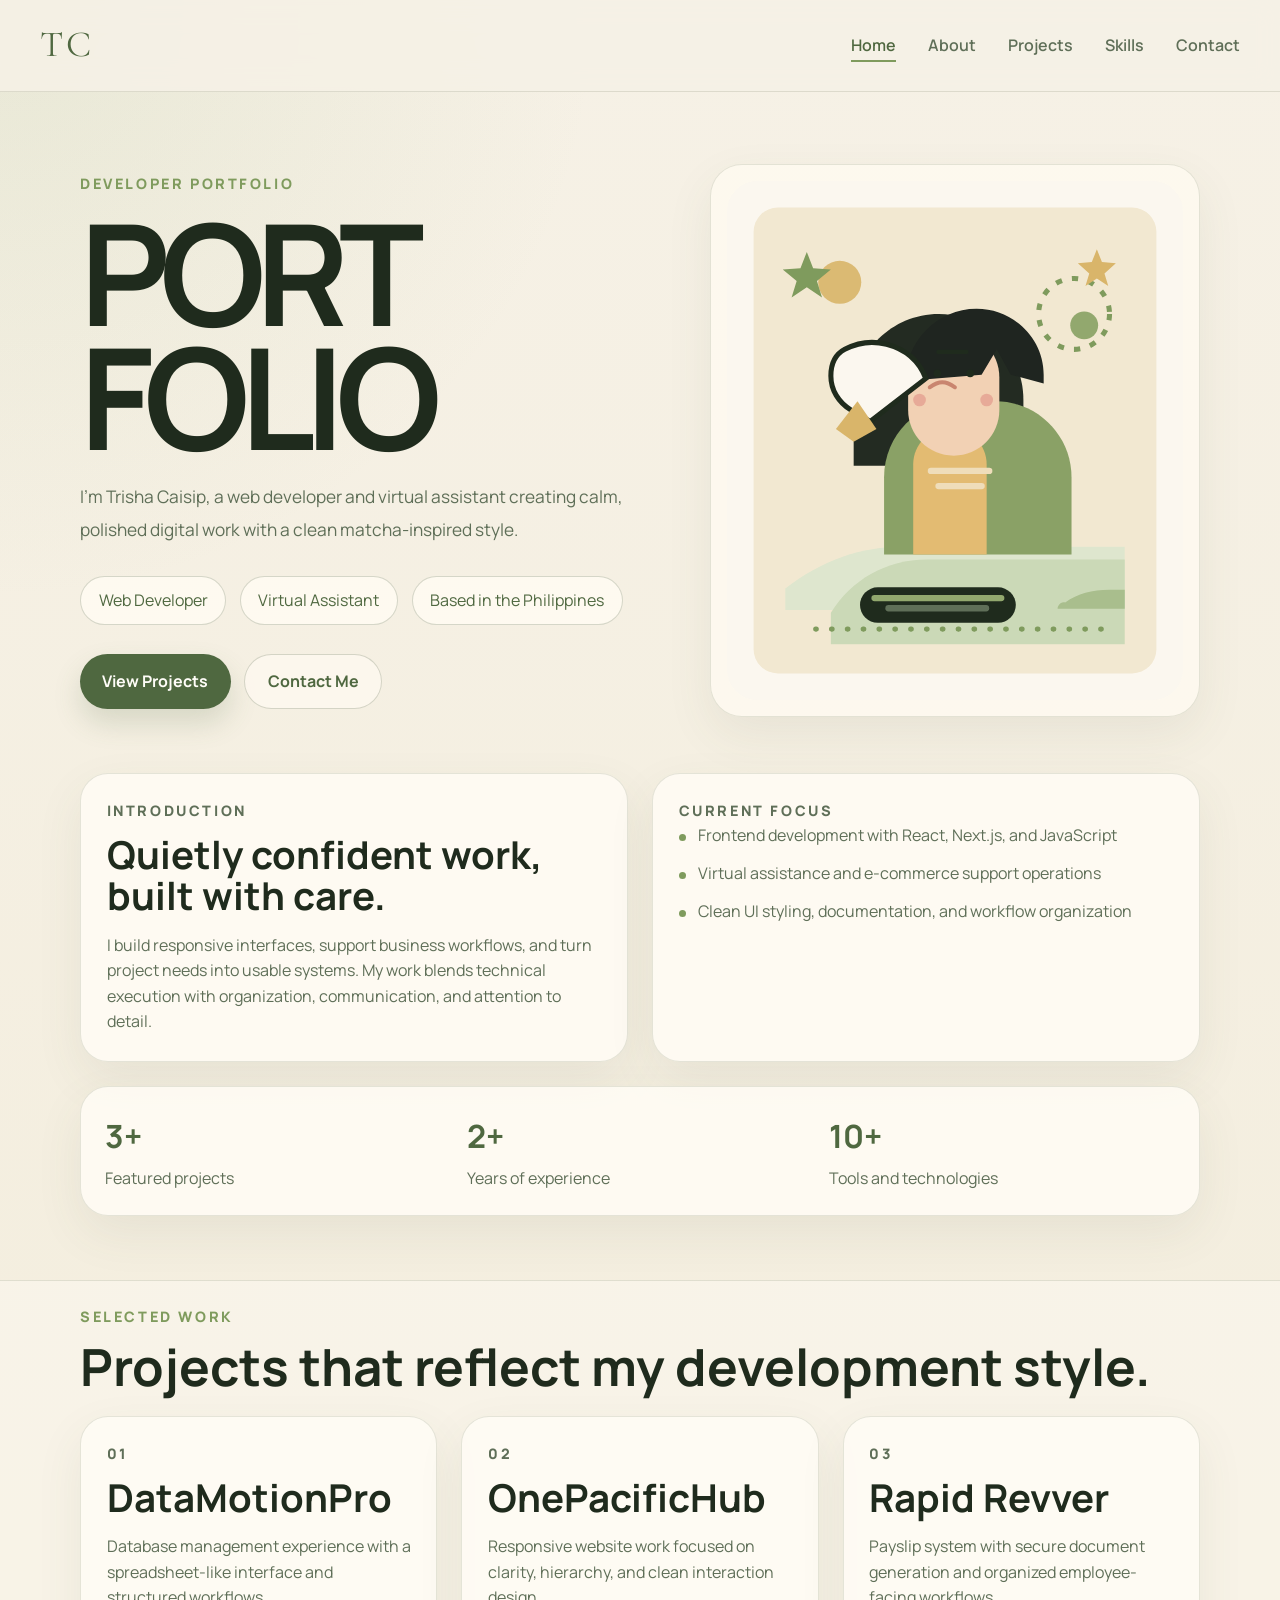
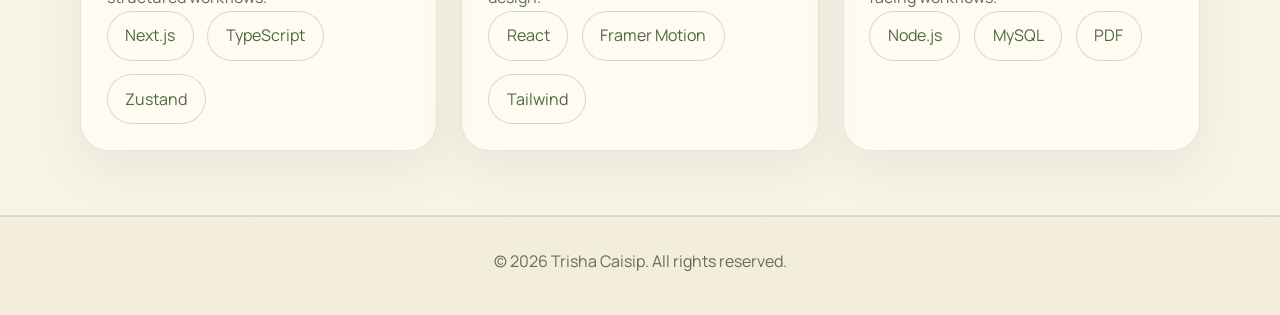
==== commit 6a74ac2a: "Unify matcha site theme and add coded hero illustration" ====
--- a/index.html
+++ b/index.html
@@ -6,11 +6,11 @@
     <title>Trisha Caisip - Web Developer Portfolio</title>
     <link rel="preconnect" href="https://fonts.googleapis.com">
     <link rel="preconnect" href="https://fonts.gstatic.com" crossorigin>
-    <link href="https://fonts.googleapis.com/css2?family=Cormorant+Garamond:wght@500;600;700&family=Manrope:wght@400;500;600;700;800&family=Sacramento&display=swap" rel="stylesheet">
+    <link href="https://fonts.googleapis.com/css2?family=Cormorant+Garamond:wght@500;600;700&family=Manrope:wght@400;500;600;700;800&display=swap" rel="stylesheet">
     <link rel="stylesheet" href="css/style.css">
     <link rel="stylesheet" href="https://cdnjs.cloudflare.com/ajax/libs/font-awesome/6.4.0/css/all.min.css">
 </head>
-<body class="home-page">
+<body class="portfolio-theme home-page">
     <nav class="navbar">
         <div class="nav-container">
             <a href="index.html" class="logo">TC</a>
@@ -29,178 +29,114 @@
         </div>
     </nav>
 
-    <main class="portfolio-home">
-        <section class="hero-editorial">
-            <div class="hero-frame hero-frame-top">
-                <span class="frame-accent"></span>
-                <span class="frame-dash"></span>
-                <span class="frame-dot"></span>
-                <p>Matcha Edition</p>
-            </div>
-
-            <div class="hero-editorial-grid">
-                <div class="hero-copy">
-                    <p class="eyebrow">Developer Portfolio</p>
-                    <div class="hero-stack">
+    <main class="site-shell">
+        <section class="page-hero home-hero">
+            <div class="page-hero-inner hero-layout">
+                <div>
+                    <p class="page-eyebrow">Developer Portfolio</p>
+                    <h1 class="mega-title">
                         <span>PORT</span>
                         <span>FOLIO</span>
+                    </h1>
+                    <p class="page-intro">
+                        I'm Trisha Caisip, a web developer and virtual assistant creating calm, polished digital work with a clean matcha-inspired style.
+                    </p>
+                    <div class="pill-row">
+                        <span class="pill">Web Developer</span>
+                        <span class="pill">Virtual Assistant</span>
+                        <span class="pill">Based in the Philippines</span>
                     </div>
-                    <div class="hero-badge">
-                        <span>Web Developer</span>
-                        <span>Virtual Assistant</span>
-                        <span>Based in the Philippines</span>
-                    </div>
-                    <p class="hero-kicker">Crafting calm, polished digital experiences with a matcha-inspired visual rhythm.</p>
-                </div>
-
-                <div class="hero-spotlight">
-                    <div class="spotlight-ring ring-one"></div>
-                    <div class="spotlight-ring ring-two"></div>
-                    <div class="spotlight-card">
-                        <div class="avatar-illustration">
-                            <div class="avatar-star star-left"><i class="fas fa-star"></i></div>
-                            <div class="avatar-star star-right"><i class="fas fa-star"></i></div>
-                            <div class="avatar-circle">
-                                <div class="avatar-head"></div>
-                                <div class="avatar-hair"></div>
-                                <div class="avatar-body"></div>
-                                <div class="avatar-laptop"></div>
-                            </div>
-                        </div>
-                        <div class="spotlight-note note-top">Frontend builds</div>
-                        <div class="spotlight-note note-bottom">Clean workflows</div>
+                    <div class="hero-actions">
+                        <a href="projects.html" class="btn btn-primary">View Projects</a>
+                        <a href="contact.html" class="btn btn-secondary">Contact Me</a>
                     </div>
                 </div>
-            </div>
-
-            <div class="hero-meta">
-                <span>Creative problem solving</span>
-                <span>Responsive web experiences</span>
-                <span>Detail-first execution</span>
-                <span>2026</span>
-            </div>
-        </section>
-
-        <section class="resume-board container">
-            <div class="resume-sidebar">
-                <div class="profile-panel">
-                    <div class="profile-photo">
-                        <div class="photo-glow"></div>
-                        <div class="photo-silhouette">
-                            <i class="fas fa-user"></i>
-                        </div>
-                    </div>
-                    <h2>_hey,</h2>
-                    <p>
-                        I build useful interfaces, organize digital tasks, and support projects with a calm,
-                        reliable workflow. I enjoy turning ideas into polished, user-friendly results.
-                    </p>
-                </div>
-
-                <div class="mini-card">
-                    <p class="mini-label">Focus</p>
-                    <ul>
-                        <li>Frontend development</li>
-                        <li>Admin support systems</li>
-                        <li>Responsive interface design</li>
-                    </ul>
-                </div>
-            </div>
-
-            <div class="resume-main">
-                <div class="section-heading">
-                    <h2>Introduction</h2>
-                    <span>about me</span>
-                </div>
-
-                <div class="info-columns">
-                    <div class="info-block">
-                        <h3>Profile & Contact</h3>
-                        <div class="identity-line">
-                            <span class="identity-highlight">Trisha</span>
-                            <span>Caisip</span>
-                        </div>
-                        <ul class="detail-list">
-                            <li><i class="fas fa-location-dot"></i> Philippines</li>
-                            <li><i class="fas fa-envelope"></i> trishacaisipl@gmail.com</li>
-                            <li><i class="fas fa-laptop-code"></i> React, Next.js, JavaScript</li>
-                        </ul>
-                    </div>
-
-                    <div class="info-block">
-                        <h3>Work & Strengths</h3>
-                        <ul class="timeline-list">
-                            <li><strong>Frontend Projects</strong> Building responsive interfaces with modern JavaScript tools.</li>
-                            <li><strong>Virtual Assistance</strong> Handling organization, communication, and digital task support.</li>
-                            <li><strong>Problem Solving</strong> Turning rough ideas into clean, usable experiences.</li>
-                        </ul>
-                    </div>
-                </div>
-
-                <div class="section-rule"></div>
-
-                <div class="skills-strip">
-                    <div class="skill-chip">HTML</div>
-                    <div class="skill-chip">CSS</div>
-                    <div class="skill-chip">JavaScript</div>
-                    <div class="skill-chip">React</div>
-                    <div class="skill-chip">Next.js</div>
-                    <div class="skill-chip">UI Styling</div>
-                </div>
-
-                <div class="interest-row">
-                    <span>Design systems</span>
-                    <span>Content support</span>
-                    <span>Creative coding</span>
-                    <span>Clean documentation</span>
+                <div class="hero-illustration-frame reveal-card">
+                    <img src="images/matcha-portrait.svg" alt="Matcha themed coded portrait illustration" class="hero-illustration">
                 </div>
             </div>
         </section>
 
-        <section class="featured-editorial container">
-            <div class="section-heading section-heading-wide">
-                <h2>Selected Work</h2>
-                <span>featured projects</span>
+        <section class="content-section">
+            <div class="container">
+                <div class="editorial-grid">
+                    <article class="feature-panel reveal-card">
+                        <p class="section-kicker">Introduction</p>
+                        <h2>Quietly confident work, built with care.</h2>
+                        <p>
+                            I build responsive interfaces, support business workflows, and turn project needs into usable systems.
+                            My work blends technical execution with organization, communication, and attention to detail.
+                        </p>
+                    </article>
+
+                    <article class="feature-panel reveal-card">
+                        <p class="section-kicker">Current Focus</p>
+                        <ul class="clean-list">
+                            <li>Frontend development with React, Next.js, and JavaScript</li>
+                            <li>Virtual assistance and e-commerce support operations</li>
+                            <li>Clean UI styling, documentation, and workflow organization</li>
+                        </ul>
+                    </article>
+                </div>
+
+                <div class="stats-strip reveal-card">
+                    <div class="stat-item">
+                        <strong>3+</strong>
+                        <span>Featured projects</span>
+                    </div>
+                    <div class="stat-item">
+                        <strong>2+</strong>
+                        <span>Years of experience</span>
+                    </div>
+                    <div class="stat-item">
+                        <strong>10+</strong>
+                        <span>Tools and technologies</span>
+                    </div>
+                </div>
             </div>
+        </section>
 
-            <div class="editorial-project-grid">
-                <article class="editorial-project-card card-matcha">
-                    <p class="project-index">01</p>
-                    <h3>DataMotionPro</h3>
-                    <p>Spreadsheet-style data management with a structured interface and full-stack logic.</p>
-                    <div class="project-tags">
-                        <span class="tag">Next.js</span>
-                        <span class="tag">TypeScript</span>
-                        <span class="tag">Zustand</span>
-                    </div>
-                </article>
+        <section class="content-section section-soft">
+            <div class="container">
+                <div class="section-heading-block">
+                    <p class="section-kicker">Selected Work</p>
+                    <h2>Projects that reflect my development style.</h2>
+                </div>
 
-                <article class="editorial-project-card card-cream">
-                    <p class="project-index">02</p>
-                    <h3>OnePacificHub</h3>
-                    <p>Responsive marketing website design focused on clarity, movement, and professional polish.</p>
-                    <div class="project-tags">
-                        <span class="tag">React</span>
-                        <span class="tag">Animation</span>
-                        <span class="tag">Tailwind</span>
-                    </div>
-                </article>
+                <div class="card-grid card-grid-three">
+                    <article class="soft-card reveal-card">
+                        <p class="card-number">01</p>
+                        <h3>DataMotionPro</h3>
+                        <p>Database management experience with a spreadsheet-like interface and structured workflows.</p>
+                        <div class="tag-row">
+                            <span class="tag">Next.js</span>
+                            <span class="tag">TypeScript</span>
+                            <span class="tag">Zustand</span>
+                        </div>
+                    </article>
 
-                <article class="editorial-project-card card-dark">
-                    <p class="project-index">03</p>
-                    <h3>Rapid Revver</h3>
-                    <p>Payslip workflow interface with document generation and organized data handling.</p>
-                    <div class="project-tags">
-                        <span class="tag">Node.js</span>
-                        <span class="tag">MySQL</span>
-                        <span class="tag">PDF</span>
-                    </div>
-                </article>
-            </div>
+                    <article class="soft-card reveal-card">
+                        <p class="card-number">02</p>
+                        <h3>OnePacificHub</h3>
+                        <p>Responsive website work focused on clarity, hierarchy, and clean interaction design.</p>
+                        <div class="tag-row">
+                            <span class="tag">React</span>
+                            <span class="tag">Framer Motion</span>
+                            <span class="tag">Tailwind</span>
+                        </div>
+                    </article>
 
-            <div class="hero-buttons editorial-actions">
-                <a href="projects.html" class="btn btn-primary">View My Work</a>
-                <a href="contact.html" class="btn btn-secondary">Get In Touch</a>
+                    <article class="soft-card reveal-card">
+                        <p class="card-number">03</p>
+                        <h3>Rapid Revver</h3>
+                        <p>Payslip system with secure document generation and organized employee-facing workflows.</p>
+                        <div class="tag-row">
+                            <span class="tag">Node.js</span>
+                            <span class="tag">MySQL</span>
+                            <span class="tag">PDF</span>
+                        </div>
+                    </article>
+                </div>
             </div>
         </section>
     </main>
--- a/css/style.css
+++ b/css/style.css
@@ -5,61 +5,77 @@
 }
 
 :root {
-    --primary-color: #ffffff;
-    --secondary-color: #cccccc;
-    --accent-color: #888888;
-    --dark-bg: #000000;
-    --darker-bg: #000000;
-    --card-bg: #0a0a0a;
-    --text-primary: #ffffff;
-    --text-secondary: #888888;
-    --border-color: #1a1a1a;
+    --bg-main: #f6f1e6;
+    --bg-soft: #fbf7ef;
+    --bg-panel: rgba(255, 252, 245, 0.86);
+    --bg-panel-strong: #fffaf1;
+    --text-main: #1f2b1d;
+    --text-soft: #5f6f58;
+    --line: rgba(70, 89, 55, 0.14);
+    --line-strong: rgba(70, 89, 55, 0.22);
+    --accent: #7f9b5d;
+    --accent-deep: #4f6840;
+    --shadow: 0 18px 48px rgba(76, 93, 60, 0.08);
+}
+
+html {
+    scroll-behavior: smooth;
 }
 
 body {
-    font-family: 'Inter', 'Segoe UI', Tahoma, Geneva, Verdana, sans-serif;
-    background-color: var(--dark-bg);
-    color: var(--text-primary);
+    font-family: 'Manrope', 'Segoe UI', Tahoma, Geneva, Verdana, sans-serif;
+    color: var(--text-main);
     line-height: 1.6;
     overflow-x: hidden;
 }
 
+body.portfolio-theme {
+    background:
+        radial-gradient(circle at top left, rgba(170, 191, 140, 0.18), transparent 26%),
+        linear-gradient(180deg, var(--bg-main) 0%, #f3eddc 100%);
+}
+
+a {
+    color: inherit;
+}
+
 .container {
-    max-width: 1200px;
+    width: min(1120px, calc(100% - 2rem));
     margin: 0 auto;
-    padding: 0 20px;
-}
-
-/* Navbar */
+}
+
 .navbar {
     position: fixed;
     top: 0;
     width: 100%;
-    background: rgba(0, 0, 0, 0.98);
-    backdrop-filter: blur(10px);
     z-index: 1000;
-    border-bottom: 1px solid var(--border-color);
+    background: rgba(246, 241, 230, 0.9);
+    backdrop-filter: blur(14px);
+    border-bottom: 1px solid var(--line);
+    transition: background 0.25s ease, box-shadow 0.25s ease;
+}
+
+.navbar.scrolled {
+    background: rgba(250, 246, 237, 0.98);
+    box-shadow: 0 12px 34px rgba(69, 85, 52, 0.08);
 }
 
 .nav-container {
-    max-width: 1200px;
+    width: min(1200px, calc(100% - 2rem));
     margin: 0 auto;
-    padding: 1rem 2rem;
+    padding: 1rem 0;
     display: flex;
+    align-items: center;
     justify-content: space-between;
-    align-items: center;
+    gap: 2rem;
 }
 
 .logo {
-    font-size: 1.8rem;
-    font-weight: 700;
-    color: var(--text-primary);
     text-decoration: none;
-    transition: all 0.3s;
-}
-
-.logo:hover {
-    color: var(--text-secondary);
+    font-family: 'Cormorant Garamond', serif;
+    font-size: 2.3rem;
+    color: var(--accent-deep);
+    letter-spacing: 0.08em;
 }
 
 .nav-menu {
@@ -69,32 +85,34 @@
 }
 
 .nav-link {
-    color: var(--text-secondary);
+    position: relative;
     text-decoration: none;
-    font-weight: 500;
-    transition: color 0.3s;
-    position: relative;
+    color: var(--text-soft);
+    font-weight: 600;
+    transition: color 0.25s ease;
 }
 
 .nav-link::after {
     content: '';
     position: absolute;
-    bottom: -5px;
     left: 0;
-    width: 0;
+    bottom: -0.4rem;
+    width: 100%;
     height: 2px;
-    background: var(--text-primary);
-    transition: width 0.3s;
+    transform: scaleX(0);
+    transform-origin: left;
+    background: var(--accent);
+    transition: transform 0.25s ease;
 }
 
 .nav-link:hover,
 .nav-link.active {
-    color: var(--text-primary);
+    color: var(--accent-deep);
 }
 
 .nav-link:hover::after,
 .nav-link.active::after {
-    width: 100%;
+    transform: scaleX(1);
 }
 
 .hamburger {
@@ -105,1390 +123,496 @@
 
 .bar {
     width: 25px;
-    height: 3px;
-    background-color: var(--text-primary);
+    height: 2px;
     margin: 3px 0;
+    background: var(--accent-deep);
     transition: 0.3s;
 }
 
-/* Hero Section */
-.hero {
-    min-height: 100vh;
-    display: flex;
-    align-items: center;
-    justify-content: center;
-    padding: 100px 20px 50px;
-    position: relative;
-    background: linear-gradient(135deg, var(--darker-bg) 0%, var(--dark-bg) 100%);
-}
-
-.hero::before {
-    content: '';
-    position: absolute;
-    top: 0;
-    left: 0;
-    right: 0;
-    bottom: 0;
-    background: radial-gradient(circle at 20% 50%, rgba(255, 255, 255, 0.03) 0%, transparent 50%),
-                radial-gradient(circle at 80% 80%, rgba(255, 255, 255, 0.03) 0%, transparent 50%);
-    pointer-events: none;
-}
-
-.hero-content {
-    max-width: 1200px;
+.site-shell {
+    padding-top: 5.75rem;
+}
+
+.page-hero {
+    padding: 3rem 0 2rem;
+}
+
+.page-hero-inner {
+    width: min(1120px, calc(100% - 2rem));
     margin: 0 auto;
-    display: grid;
-    grid-template-columns: 1fr 1fr;
-    gap: 4rem;
-    align-items: center;
-    position: relative;
-    z-index: 1;
-}
-
-.hero-title {
-    font-size: 4.5rem;
-    font-weight: 900;
-    margin-bottom: 1rem;
-    line-height: 1.1;
-    letter-spacing: -0.02em;
-}
-
-.highlight {
-    color: var(--text-primary);
-    position: relative;
-    display: inline-block;
-}
-
-.highlight::after {
-    content: '';
-    position: absolute;
-    bottom: 0;
-    left: 0;
-    width: 100%;
-    height: 3px;
-    background: var(--text-primary);
-    animation: expandWidth 1s ease-out 0.5s both;
-}
-
-@keyframes expandWidth {
-    from {
-        width: 0;
-    }
-    to {
-        width: 100%;
-    }
-}
-
-.hero-subtitle {
-    font-size: 1.5rem;
-    color: var(--text-secondary);
-    margin-bottom: 1.5rem;
-    font-weight: 400;
-}
-
-.hero-description {
-    font-size: 1.1rem;
-    color: var(--text-secondary);
-    margin-bottom: 2rem;
-    line-height: 1.8;
-}
-
-.hero-buttons {
-    display: flex;
-    gap: 1rem;
-    margin-bottom: 2rem;
-}
-
-.btn {
-    padding: 0.875rem 2rem;
-    border-radius: 8px;
-    text-decoration: none;
-    font-weight: 600;
-    transition: all 0.4s cubic-bezier(0.175, 0.885, 0.32, 1.275);
-    display: inline-block;
-    border: 2px solid transparent;
-    transform-style: preserve-3d;
-    position: relative;
-}
-
-.btn-primary {
-    background: var(--text-primary);
-    color: var(--dark-bg);
-}
-
-.btn-primary:hover {
-    transform: translateY(-5px) rotateX(10deg) scale(1.05);
-    box-shadow: 0 15px 40px rgba(255, 255, 255, 0.4);
-    background: var(--text-secondary);
-}
-
-.btn-primary:active {
-    transform: translateY(-2px) rotateX(5deg) scale(1.02);
-}
-
-.btn-secondary {
-    background: transparent;
-    color: var(--text-primary);
-    border: 2px solid var(--text-primary);
-}
-
-.btn-secondary:hover {
-    background: var(--text-primary);
-    color: var(--dark-bg);
-    transform: translateY(-5px) rotateX(10deg) scale(1.05);
-    box-shadow: 0 15px 40px rgba(255, 255, 255, 0.3);
-}
-
-.btn-secondary:active {
-    transform: translateY(-2px) rotateX(5deg) scale(1.02);
-}
-
-.btn-outline {
-    background: transparent;
-    color: var(--text-primary);
-    border: 2px solid var(--text-primary);
-    padding: 0.75rem 2rem;
-}
-
-.btn-outline:hover {
-    background: var(--text-primary);
-    color: var(--dark-bg);
-    transform: translateY(-5px) rotateX(10deg) scale(1.05);
-    box-shadow: 0 15px 40px rgba(255, 255, 255, 0.3);
-}
-
-.social-links {
-    display: flex;
-    gap: 1rem;
-}
-
-.social-link {
-    width: 50px;
-    height: 50px;
-    background: var(--card-bg);
-    border: 1px solid var(--border-color);
-    border-radius: 10px;
-    display: flex;
-    align-items: center;
-    justify-content: center;
-    color: var(--text-primary);
-    font-size: 1.3rem;
-    transition: all 0.3s;
-}
-
-.social-link:hover {
-    background: var(--text-primary);
-    color: var(--dark-bg);
-    border-color: var(--text-primary);
-    transform: translateY(-3px);
-    box-shadow: 0 5px 20px rgba(255, 255, 255, 0.3);
-}
-
-/* Hero Image */
-.hero-image {
-    position: relative;
-    height: 500px;
-}
-
-.image-wrapper {
-    position: relative;
-    width: 100%;
-    height: 100%;
-}
-
-.floating-card {
-    position: absolute;
-    background: var(--card-bg);
-    padding: 1.5rem;
-    border-radius: 12px;
-    border: 1px solid var(--border-color);
-    display: flex;
-    align-items: center;
-    gap: 0.75rem;
-    box-shadow: 0 10px 30px rgba(0, 0, 0, 0.3);
-    animation: float 3s ease-in-out infinite;
-}
-
-.floating-card i {
-    font-size: 2rem;
-    background: linear-gradient(135deg, var(--primary-color), var(--secondary-color));
-    -webkit-background-clip: text;
-    -webkit-text-fill-color: transparent;
-    background-clip: text;
-}
-
-.floating-card span {
-    font-weight: 600;
-    font-size: 1.1rem;
-}
-
-.card-1 {
-    top: 10%;
-    left: 10%;
-    animation-delay: 0s;
-}
-
-.card-2 {
-    top: 50%;
-    right: 10%;
-    animation-delay: 1s;
-}
-
-.card-3 {
-    bottom: 10%;
-    left: 20%;
-    animation-delay: 2s;
-}
-
-@keyframes float {
-    0%, 100% {
-        transform: translateY(0);
-    }
-    50% {
-        transform: translateY(-20px);
-    }
-}
-
-.scroll-indicator {
-    position: absolute;
-    bottom: 30px;
-    left: 50%;
-    transform: translateX(-50%);
-    display: flex;
-    flex-direction: column;
-    align-items: center;
-    gap: 0.5rem;
-    color: var(--text-secondary);
-    animation: bounce 2s infinite;
-}
-
-@keyframes bounce {
-    0%, 100% {
-        transform: translateX(-50%) translateY(0);
-    }
-    50% {
-        transform: translateX(-50%) translateY(-10px);
-    }
-}
-
-/* Featured Projects Section */
-.featured-projects {
-    padding: 100px 20px;
-    background: var(--dark-bg);
-}
-
-.section-title {
-    font-size: 2.5rem;
-    text-align: center;
-    margin-bottom: 1rem;
-    color: var(--text-primary);
-}
-
-.section-subtitle {
-    text-align: center;
-    color: var(--text-secondary);
-    font-size: 1.1rem;
-    margin-bottom: 3rem;
-}
-
-.projects-grid {
-    display: grid;
-    grid-template-columns: repeat(auto-fit, minmax(320px, 1fr));
-    gap: 2rem;
-    margin-bottom: 3rem;
-    perspective: 1500px;
-}
-
-.project-card {
-    background: var(--card-bg);
-    border-radius: 12px;
-    overflow: hidden;
-    border: 1px solid var(--border-color);
-    transition: all 0.5s cubic-bezier(0.175, 0.885, 0.32, 1.275);
-    transform-style: preserve-3d;
-}
-
-.project-card:hover {
-    transform: translateY(-15px) rotateX(5deg) rotateY(-5deg) scale(1.02);
-    box-shadow: 0 30px 60px rgba(255, 255, 255, 0.15);
-    border-color: var(--text-primary);
-}
-
-.project-image {
-    height: 200px;
-    background: linear-gradient(135deg, var(--primary-color), var(--secondary-color));
-    position: relative;
-    overflow: hidden;
-}
-
-.project-overlay {
-    position: absolute;
-    top: 0;
-    left: 0;
-    right: 0;
-    bottom: 0;
-    background: rgba(0, 0, 0, 0.7);
-    display: flex;
-    align-items: center;
-    justify-content: center;
-    opacity: 0;
-    transition: opacity 0.3s;
-    z-index: 10;
-}
-
-.project-card:hover .project-overlay {
-    opacity: 1;
-}
-
-.project-link-btn {
-    padding: 0.625rem 1.25rem;
-    background: var(--text-primary);
-    color: var(--dark-bg);
-    text-decoration: none;
-    border-radius: 6px;
-    font-weight: 600;
-    display: flex;
-    align-items: center;
-    gap: 0.5rem;
-    transition: all 0.3s;
-}
-
-.project-link-btn:hover {
-    transform: translateY(-2px);
-    box-shadow: 0 5px 20px rgba(255, 255, 255, 0.4);
-    background: var(--text-secondary);
-}
-
-.project-info {
-    padding: 1.5rem;
-}
-
-.project-info h3 {
-    font-size: 1.5rem;
-    margin-bottom: 0.75rem;
-    color: var(--text-primary);
-}
-
-.project-info p {
-    color: var(--text-secondary);
-    margin-bottom: 1rem;
-    line-height: 1.6;
-}
-
-.project-tags {
-    display: flex;
-    gap: 0.5rem;
-    flex-wrap: wrap;
-}
-
-.tag {
-    padding: 0.375rem 0.875rem;
-    background: rgba(102, 126, 234, 0.1);
-    border: 1px solid var(--primary-color);
-    border-radius: 20px;
-    font-size: 0.85rem;
-    color: var(--primary-color);
-}
-
-.view-all {
-    text-align: center;
-    margin-top: 3rem;
-}
-
-/* Footer */
-.footer {
-    background: var(--darker-bg);
-    padding: 2rem;
-    text-align: center;
-    border-top: 1px solid var(--border-color);
-}
-
-.footer p {
-    color: var(--text-secondary);
-}
-
-/* Responsive */
-@media (max-width: 768px) {
-    .hamburger {
-        display: flex;
-    }
-
-    .nav-menu {
-        position: fixed;
-        left: -100%;
-        top: 70px;
-        flex-direction: column;
-        background-color: var(--darker-bg);
-        width: 100%;
-        text-align: center;
-        transition: 0.3s;
-        padding: 2rem 0;
-        border-top: 1px solid var(--border-color);
-    }
-
-    .nav-menu.active {
-        left: 0;
-    }
-
-    .hero-content {
-        grid-template-columns: 1fr;
-        gap: 2rem;
-    }
-
-    .hero-title {
-        font-size: 2.5rem;
-    }
-
-    .hero-subtitle {
-        font-size: 1.2rem;
-    }
-
-    .hero-image {
-        height: 300px;
-    }
-
-    .hero-buttons {
-        flex-direction: column;
-    }
-
-    .projects-grid {
-        grid-template-columns: 1fr;
-    }
-}
-
-/* Animated Portfolio Text Styles */
-@keyframes fadeInUp {
-    from {
-        opacity: 0;
-        transform: translateY(30px);
-    }
-    to {
-        opacity: 1;
-        transform: translateY(0);
-    }
-}
-
-@keyframes slideInLeft {
-    from {
-        opacity: 0;
-        transform: translateX(-50px);
-    }
-    to {
-        opacity: 1;
-        transform: translateX(0);
-    }
-}
-
-@keyframes float3D {
-    0%, 100% {
-        transform: translateY(0px) rotateX(0deg) rotateY(0deg);
-    }
-    25% {
-        transform: translateY(-15px) rotateX(5deg) rotateY(-5deg);
-    }
-    50% {
-        transform: translateY(-25px) rotateX(0deg) rotateY(5deg);
-    }
-    75% {
-        transform: translateY(-15px) rotateX(-5deg) rotateY(0deg);
-    }
-}
-
-@keyframes float3DReverse {
-    0%, 100% {
-        transform: translateY(0px) rotateX(0deg) rotateZ(0deg);
-    }
-    25% {
-        transform: translateY(-20px) rotateX(-5deg) rotateZ(3deg);
-    }
-    50% {
-        transform: translateY(-30px) rotateX(5deg) rotateZ(-3deg);
-    }
-    75% {
-        transform: translateY(-10px) rotateX(3deg) rotateZ(2deg);
-    }
-}
-
-@keyframes rotate3D {
-    0% {
-        transform: rotateY(0deg) rotateX(0deg);
-    }
-    50% {
-        transform: rotateY(180deg) rotateX(10deg);
-    }
-    100% {
-        transform: rotateY(360deg) rotateX(0deg);
-    }
-}
-
-@keyframes pulse {
-    0%, 100% {
-        opacity: 1;
-    }
-    50% {
-        opacity: 0.5;
-    }
-}
-
-.hero-title {
-    animation: fadeInUp 1s ease-out;
-}
-
-.hero-subtitle {
-    animation: fadeInUp 1.2s ease-out;
-}
-
-.hero-description {
-    animation: fadeInUp 1.4s ease-out;
-}
-
-.hero-buttons {
-    animation: fadeInUp 1.6s ease-out;
-}
-
-.hero-image {
-    perspective: 1000px;
-}
-
-.image-wrapper {
-    transform-style: preserve-3d;
-}
-
-.floating-card {
-    animation: float3D 4s ease-in-out infinite;
-    transform-style: preserve-3d;
-    box-shadow: 0 10px 40px rgba(255, 255, 255, 0.1);
-    transition: all 0.3s;
-}
-
-.floating-card:hover {
-    animation-play-state: paused;
-    transform: translateY(-10px) scale(1.1) rotateY(10deg);
-    box-shadow: 0 20px 60px rgba(255, 255, 255, 0.2);
-}
-
-.floating-card.card-1 {
-    animation-delay: 0s;
-}
-
-.floating-card.card-2 {
-    animation: float3DReverse 5s ease-in-out infinite;
-    animation-delay: 0.7s;
-}
-
-.floating-card.card-3 {
-    animation: float3D 4.5s ease-in-out infinite;
-    animation-delay: 1.4s;
-}
-
-/* Matcha Editorial Homepage */
-body.home-page {
-    font-family: 'Manrope', 'Segoe UI', Tahoma, Geneva, Verdana, sans-serif;
-    background:
-        radial-gradient(circle at top left, rgba(170, 191, 140, 0.28), transparent 28%),
-        radial-gradient(circle at bottom right, rgba(225, 212, 179, 0.34), transparent 30%),
-        linear-gradient(180deg, #f6f1e6 0%, #f2eddf 100%);
-    color: #1d281b;
-}
-
-body.home-page .navbar {
-    background: rgba(246, 241, 230, 0.9);
-    border-bottom: 1px solid rgba(84, 103, 59, 0.14);
-    backdrop-filter: blur(14px);
-}
-
-body.home-page .navbar.scrolled {
-    background: rgba(244, 238, 224, 0.97);
-    box-shadow: 0 12px 30px rgba(53, 68, 39, 0.08);
-}
-
-body.home-page .nav-container {
-    max-width: 1280px;
-}
-
-body.home-page .logo {
-    color: #344224;
-    font-family: 'Cormorant Garamond', serif;
-    font-size: 2.2rem;
-    letter-spacing: 0.08em;
-}
-
-body.home-page .logo:hover,
-body.home-page .nav-link:hover,
-body.home-page .nav-link.active {
-    color: #6a8450;
-}
-
-body.home-page .nav-link {
-    color: rgba(29, 40, 27, 0.72);
-}
-
-body.home-page .nav-link::after {
-    background: #7c9b5a;
-}
-
-body.home-page .bar {
-    background-color: #344224;
-}
-
-.portfolio-home {
-    padding: 7.5rem 0 2rem;
-}
-
-.hero-editorial {
-    width: min(1280px, calc(100% - 2rem));
-    margin: 0 auto;
-    padding: 1rem 0 0;
-}
-
-.hero-frame {
-    display: flex;
-    align-items: center;
-    gap: 0.85rem;
-    color: #51613f;
-    font-size: 0.82rem;
-    font-weight: 700;
-    letter-spacing: 0.22em;
-    text-transform: uppercase;
-}
-
-.hero-frame-top {
-    margin-bottom: 1.75rem;
-}
-
-.frame-accent {
-    width: 64px;
-    height: 16px;
-    background: #1d281b;
-    clip-path: polygon(0 0, 100% 0, 84% 100%, 0 100%);
-}
-
-.frame-dash {
-    width: 28px;
-    height: 3px;
-    border-radius: 999px;
-    background: #90ab6d;
-    box-shadow: 10px 0 0 #90ab6d, 20px 0 0 #90ab6d;
-}
-
-.frame-dot {
-    width: 8px;
-    height: 8px;
-    border-radius: 50%;
-    background: #1d281b;
-    margin-left: auto;
-}
-
-.hero-editorial-grid {
-    display: grid;
-    grid-template-columns: minmax(0, 1.1fr) minmax(320px, 0.9fr);
+}
+
+.home-hero {
+    padding-top: 4.5rem;
+}
+
+.hero-layout {
+    display: grid;
+    grid-template-columns: minmax(0, 1.1fr) minmax(300px, 0.9fr);
     gap: 2rem;
     align-items: center;
 }
 
-.hero-copy {
-    position: relative;
-}
-
-.eyebrow {
-    margin-bottom: 0.85rem;
-    color: #70895b;
+.inner-hero {
+    padding-top: 3.75rem;
+}
+
+.page-eyebrow,
+.section-kicker,
+.card-number,
+.timeline-clean-meta,
+.project-type-clean {
+    color: var(--accent);
     font-size: 0.9rem;
     font-weight: 800;
     letter-spacing: 0.18em;
     text-transform: uppercase;
 }
 
-.hero-stack {
-    position: relative;
+.mega-title {
     display: flex;
     flex-direction: column;
-    font-size: clamp(4.9rem, 14vw, 10rem);
-    line-height: 0.84;
-    font-weight: 800;
-    letter-spacing: -0.06em;
-    color: #1d281b;
-    text-transform: uppercase;
-}
-
-.hero-stack::after {
-    content: 'Trisha Caisip';
-    position: absolute;
-    right: 10%;
-    top: 54%;
-    font-family: 'Sacramento', cursive;
-    font-size: clamp(2rem, 5vw, 3.9rem);
-    color: #7c9b5a;
-    transform: rotate(-5deg);
-}
-
-.hero-badge {
-    display: flex;
-    flex-wrap: wrap;
-    gap: 0.75rem;
-    margin: 1.65rem 0 1rem;
-}
-
-.hero-badge span,
-.interest-row span,
-.skill-chip,
-.tag {
-    border: 1px solid rgba(106, 132, 80, 0.24);
-    border-radius: 999px;
-    background: rgba(255, 252, 245, 0.7);
-}
-
-.hero-badge span {
-    padding: 0.55rem 1rem;
-    font-size: 0.9rem;
-    font-weight: 700;
-    color: #425133;
-}
-
-.hero-kicker {
-    max-width: 36rem;
+    font-size: clamp(4.25rem, 16vw, 8.8rem);
+    line-height: 0.88;
+    letter-spacing: -0.07em;
+    color: var(--text-main);
+    margin: 1rem 0 1.4rem;
+}
+
+.page-title {
+    max-width: 15ch;
+    font-size: clamp(2.8rem, 8vw, 4.8rem);
+    line-height: 0.98;
+    letter-spacing: -0.05em;
+    margin: 1rem 0 1.1rem;
+}
+
+.page-intro {
+    max-width: 44rem;
+    color: var(--text-soft);
     font-size: 1.08rem;
     line-height: 1.9;
-    color: rgba(29, 40, 27, 0.74);
-}
-
-.hero-spotlight {
-    position: relative;
-    min-height: 520px;
-    display: grid;
-    place-items: center;
-}
-
-.spotlight-ring {
-    position: absolute;
-    border-radius: 50%;
-    border: 1px solid rgba(124, 155, 90, 0.24);
-}
-
-.ring-one {
-    width: 380px;
-    height: 380px;
-    animation: orbitPulse 7s ease-in-out infinite;
-}
-
-.ring-two {
-    width: 470px;
-    height: 470px;
-    border-style: dashed;
-    animation: slowSpin 18s linear infinite;
-}
-
-.spotlight-card {
-    position: relative;
-    width: min(360px, 80vw);
-    aspect-ratio: 0.82;
-    border: 16px solid #1d281b;
-    border-radius: 2.3rem;
-    background:
-        radial-gradient(circle at top, rgba(255, 255, 255, 0.55), transparent 36%),
-        linear-gradient(180deg, #f4ecd9 0%, #dfe7cf 100%);
-    box-shadow: 0 28px 60px rgba(55, 70, 40, 0.16);
-    overflow: hidden;
-    animation: liftCard 4.8s ease-in-out infinite;
-}
-
-.avatar-illustration {
-    position: absolute;
-    inset: 0;
-}
-
-.avatar-circle {
-    position: absolute;
-    left: 50%;
-    top: 50%;
-    width: 240px;
-    height: 240px;
-    transform: translate(-50%, -42%);
-    border-radius: 50%;
-    background: #f8f1df;
-    box-shadow: inset 0 -30px 0 rgba(124, 155, 90, 0.1);
-}
-
-.avatar-head {
-    position: absolute;
-    left: 50%;
-    top: 48px;
-    width: 92px;
-    height: 104px;
-    transform: translateX(-50%);
-    border-radius: 42px 42px 38px 38px;
-    background: #f7d8bd;
-    z-index: 2;
-}
-
-.avatar-hair {
-    position: absolute;
-    left: 50%;
-    top: 34px;
-    width: 132px;
-    height: 138px;
-    transform: translateX(-50%);
-    border-radius: 58px 58px 40px 40px;
-    background: #232220;
-    z-index: 1;
-}
-
-.avatar-hair::after {
-    content: '';
-    position: absolute;
-    right: 8px;
-    top: 16px;
-    width: 38px;
-    height: 26px;
-    border-radius: 50%;
-    background: #f0c269;
-    transform: rotate(10deg);
-}
-
-.avatar-body {
-    position: absolute;
-    left: 50%;
-    bottom: 20px;
-    width: 158px;
-    height: 130px;
-    transform: translateX(-50%);
-    border-radius: 44px 44px 18px 18px;
-    background: #7c9251;
-}
-
-.avatar-body::before {
-    content: '';
-    position: absolute;
-    left: 50%;
-    top: 18px;
-    width: 62px;
-    height: 88px;
-    transform: translateX(-50%);
-    border-radius: 20px;
-    background: #e4bb6b;
-}
-
-.avatar-laptop {
-    position: absolute;
-    left: 50%;
-    bottom: 22px;
-    width: 178px;
-    height: 38px;
-    transform: translateX(-50%);
-    border-radius: 18px 18px 10px 10px;
-    background: #23311f;
-    box-shadow: 0 -10px 0 #334727 inset;
-}
-
-.avatar-star {
-    position: absolute;
-    color: #ddb360;
-    font-size: 1.2rem;
-    animation: sparkle 3s ease-in-out infinite;
-}
-
-.star-left {
-    left: 20%;
-    top: 20%;
-}
-
-.star-right {
-    right: 18%;
-    top: 34%;
-    animation-delay: 1s;
-}
-
-.spotlight-note {
-    position: absolute;
-    padding: 0.55rem 0.95rem;
-    border-radius: 999px;
-    background: rgba(255, 253, 247, 0.85);
-    color: #4c5e39;
-    font-size: 0.85rem;
-    font-weight: 700;
-    box-shadow: 0 10px 24px rgba(68, 86, 49, 0.12);
-}
-
-.note-top {
-    right: -18px;
-    top: 20%;
-}
-
-.note-bottom {
-    left: -14px;
-    bottom: 18%;
-}
-
-.hero-meta {
-    display: grid;
-    grid-template-columns: repeat(4, minmax(0, 1fr));
-    gap: 1rem;
-    margin-top: 2rem;
-    padding: 1rem 0 0;
-    border-top: 1px solid rgba(80, 99, 56, 0.15);
-    color: #5a6e44;
-    font-size: 0.82rem;
-    font-weight: 800;
-    letter-spacing: 0.14em;
-    text-transform: uppercase;
-}
-
-.resume-board {
-    display: grid;
-    grid-template-columns: minmax(260px, 320px) minmax(0, 1fr);
-    gap: 2rem;
-    margin-top: 2.75rem;
-    margin-bottom: 3.5rem;
-}
-
-.resume-sidebar,
-.resume-main,
-.editorial-project-card {
-    animation: fadeInUp 0.8s ease both;
-}
-
-.resume-sidebar {
-    display: grid;
-    gap: 1.5rem;
-}
-
-.profile-panel,
-.mini-card,
-.resume-main,
-.editorial-project-card {
-    border: 1px solid rgba(106, 132, 80, 0.18);
-    background: rgba(255, 252, 244, 0.82);
-    box-shadow: 0 18px 45px rgba(70, 87, 53, 0.09);
-}
-
-.profile-panel,
-.mini-card,
-.resume-main {
-    border-radius: 2rem;
-    padding: 1.5rem;
-}
-
-.profile-photo {
-    position: relative;
-    margin-bottom: 1.25rem;
-    width: 100%;
-    min-height: 320px;
-    border-radius: 1.5rem;
-    background: linear-gradient(180deg, #d7b064 0%, #f0cc8b 100%);
-    overflow: hidden;
-    display: grid;
-    place-items: end center;
-}
-
-.photo-glow {
-    position: absolute;
-    inset: 12% 12% auto;
-    height: 180px;
-    border-radius: 50%;
-    background: rgba(255, 248, 230, 0.48);
-    filter: blur(10px);
-}
-
-.photo-silhouette {
-    position: relative;
-    width: 86%;
-    height: 88%;
-    border-radius: 48% 48% 16% 16%;
-    background: linear-gradient(180deg, #1c1c1c 0%, #2e2e2e 100%);
-    display: grid;
-    place-items: center;
-    color: rgba(255, 255, 255, 0.94);
-    font-size: 4rem;
-}
-
-.profile-panel h2 {
-    font-size: 3.2rem;
-    line-height: 1;
-    margin-bottom: 0.85rem;
-    color: #161f15;
-}
-
-.profile-panel p,
-.mini-card li,
-.info-block li,
-.editorial-project-card p {
-    color: rgba(29, 40, 27, 0.76);
-    line-height: 1.8;
-}
-
-.mini-label,
-.info-block h3 {
-    font-size: 0.92rem;
-    text-transform: uppercase;
-    letter-spacing: 0.12em;
-    color: #5d7247;
-}
-
-.mini-card ul,
-.detail-list,
-.timeline-list {
-    list-style: none;
-    margin-top: 1rem;
-}
-
-.mini-card li + li,
-.detail-list li + li,
-.timeline-list li + li {
-    margin-top: 0.7rem;
-}
-
-.section-heading {
-    display: flex;
-    align-items: end;
-    gap: 0.85rem;
-    margin-bottom: 1.5rem;
-}
-
-.section-heading h2 {
-    font-size: clamp(2.6rem, 5vw, 4rem);
-    line-height: 0.92;
-    color: #151e15;
-}
-
-.section-heading span {
-    font-family: 'Sacramento', cursive;
-    font-size: 2rem;
-    color: #8ea86d;
-}
-
-.info-columns {
-    display: grid;
-    grid-template-columns: repeat(2, minmax(0, 1fr));
-    gap: 1.5rem;
-}
-
-.info-block {
-    padding-top: 0.5rem;
-}
-
-.identity-line {
-    display: flex;
-    flex-wrap: wrap;
-    gap: 0.45rem;
-    align-items: baseline;
-    font-size: clamp(2rem, 4vw, 3rem);
-    font-weight: 700;
-    margin: 1rem 0;
-    color: #1f291c;
-}
-
-.identity-highlight {
-    color: #b68f46;
-}
-
-.detail-list i {
-    width: 1.35rem;
-    color: #7f9a60;
-}
-
-.timeline-list strong {
-    display: block;
-    margin-bottom: 0.15rem;
-    color: #22301d;
-}
-
-.section-rule {
-    width: 100%;
-    height: 1px;
-    margin: 1.75rem 0;
-    background: linear-gradient(90deg, rgba(34, 48, 29, 0.7) 0%, rgba(34, 48, 29, 0.16) 100%);
-}
-
-.skills-strip {
+}
+
+.pill-row,
+.tag-row,
+.hero-actions {
     display: flex;
     flex-wrap: wrap;
     gap: 0.85rem;
 }
 
-.skill-chip,
-.interest-row span {
-    padding: 0.65rem 1rem;
+.pill-row {
+    margin-top: 1.8rem;
+}
+
+.pill,
+.tag {
+    display: inline-flex;
+    align-items: center;
+    padding: 0.7rem 1.1rem;
+    border-radius: 999px;
+    border: 1px solid var(--line-strong);
+    background: rgba(255, 251, 242, 0.88);
+    color: var(--accent-deep);
+    text-decoration: none;
+}
+
+.hero-actions {
+    margin-top: 1.8rem;
+}
+
+.hero-illustration-frame {
+    padding: 1rem;
+    border-radius: 2rem;
+    border: 1px solid var(--line);
+    background: rgba(255, 251, 242, 0.74);
+    box-shadow: var(--shadow);
+}
+
+.hero-illustration {
+    display: block;
+    width: 100%;
+    height: auto;
+    border-radius: 1.5rem;
+}
+
+.btn {
+    display: inline-flex;
+    align-items: center;
+    justify-content: center;
+    min-height: 48px;
+    padding: 0.85rem 1.4rem;
+    border-radius: 999px;
+    text-decoration: none;
     font-weight: 700;
-    color: #526540;
-}
-
-.interest-row {
+    transition: transform 0.25s ease, box-shadow 0.25s ease, background 0.25s ease, color 0.25s ease, border-color 0.25s ease;
+}
+
+.btn:hover {
+    transform: translateY(-2px);
+}
+
+.btn-primary {
+    background: var(--accent-deep);
+    color: #fffdf8;
+    box-shadow: 0 14px 28px rgba(79, 104, 64, 0.18);
+}
+
+.btn-primary:hover {
+    background: var(--accent);
+}
+
+.btn-secondary {
+    background: rgba(255, 250, 241, 0.72);
+    border: 1px solid var(--line-strong);
+    color: var(--accent-deep);
+}
+
+.content-section {
+    padding: 1.5rem 0 4rem;
+}
+
+.section-soft {
+    background: rgba(255, 252, 245, 0.36);
+    border-top: 1px solid var(--line);
+    border-bottom: 1px solid var(--line);
+}
+
+.editorial-grid {
+    display: grid;
+    grid-template-columns: repeat(2, minmax(0, 1fr));
+    gap: 1.5rem;
+}
+
+.editorial-grid-wide {
+    align-items: start;
+}
+
+.feature-panel,
+.soft-card,
+.project-panel,
+.timeline-panel,
+.stats-strip {
+    border: 1px solid var(--line);
+    background: var(--bg-panel);
+    box-shadow: var(--shadow);
+}
+
+.feature-panel,
+.soft-card,
+.project-panel,
+.timeline-panel {
+    border-radius: 1.75rem;
+    padding: 1.6rem;
+}
+
+.feature-panel h2,
+.soft-card h3,
+.project-panel h2,
+.timeline-panel h2 {
+    font-size: clamp(1.7rem, 4vw, 2.4rem);
+    line-height: 1.08;
+    margin: 0.7rem 0 1rem;
+}
+
+.feature-panel p,
+.soft-card p,
+.project-panel p,
+.timeline-panel p,
+.contact-list-clean p,
+.clean-list li {
+    color: var(--text-soft);
+}
+
+.feature-panel p + p {
+    margin-top: 1rem;
+}
+
+.clean-list {
+    list-style: none;
+}
+
+.clean-list li {
+    position: relative;
+    padding-left: 1.2rem;
+}
+
+.clean-list li + li {
+    margin-top: 0.8rem;
+}
+
+.clean-list li::before {
+    content: '';
+    position: absolute;
+    left: 0;
+    top: 0.7rem;
+    width: 7px;
+    height: 7px;
+    border-radius: 50%;
+    background: var(--accent);
+}
+
+.stats-strip {
+    display: grid;
+    grid-template-columns: repeat(3, minmax(0, 1fr));
+    gap: 1rem;
+    margin-top: 1.5rem;
+    padding: 1.5rem;
+    border-radius: 1.75rem;
+}
+
+.stat-item strong {
+    display: block;
+    font-size: 2rem;
+    color: var(--accent-deep);
+    margin-bottom: 0.25rem;
+}
+
+.stat-item span {
+    color: var(--text-soft);
+}
+
+.section-heading-block {
+    margin-bottom: 1.5rem;
+}
+
+.section-heading-block h2 {
+    font-size: clamp(2rem, 5vw, 3.2rem);
+    line-height: 1.02;
+    margin-top: 0.7rem;
+}
+
+.card-grid {
+    display: grid;
+    grid-template-columns: repeat(auto-fit, minmax(250px, 1fr));
+    gap: 1.5rem;
+}
+
+.card-grid-three {
+    grid-template-columns: repeat(3, minmax(0, 1fr));
+}
+
+.soft-card {
+    min-height: 250px;
+}
+
+.stack-layout {
+    display: grid;
+    gap: 1.5rem;
+}
+
+.project-panel-top {
     display: flex;
-    flex-wrap: wrap;
-    gap: 0.85rem;
-    margin-top: 1.15rem;
-}
-
-.featured-editorial {
-    margin-bottom: 4rem;
-}
-
-.section-heading-wide {
-    justify-content: center;
-    margin-bottom: 2rem;
-}
-
-.editorial-project-grid {
-    display: grid;
-    grid-template-columns: repeat(3, minmax(0, 1fr));
+    align-items: flex-start;
+    justify-content: space-between;
+    gap: 1rem;
+    margin-bottom: 1rem;
+}
+
+.project-copy {
+    margin-bottom: 1rem;
+}
+
+.timeline-clean {
+    display: grid;
+    gap: 1.25rem;
+}
+
+.timeline-clean-item {
+    display: grid;
+    grid-template-columns: 180px minmax(0, 1fr);
+    gap: 1.25rem;
+    padding-top: 1.25rem;
+    border-top: 1px solid var(--line);
+}
+
+.timeline-clean-item:first-child {
+    padding-top: 0;
+    border-top: none;
+}
+
+.timeline-clean-item h3 {
+    font-size: 1.2rem;
+    margin-bottom: 0.25rem;
+}
+
+.timeline-role {
+    margin-bottom: 0.45rem;
+}
+
+.contact-layout {
+    display: grid;
+    grid-template-columns: 0.9fr 1.1fr;
     gap: 1.5rem;
 }
 
-.editorial-project-card {
-    position: relative;
-    border-radius: 2rem;
-    padding: 1.6rem;
-    min-height: 260px;
-    overflow: hidden;
-    transition: transform 0.35s ease, box-shadow 0.35s ease;
-}
-
-.editorial-project-card:hover {
-    transform: translateY(-8px) rotate(-1deg);
-    box-shadow: 0 24px 50px rgba(63, 78, 45, 0.14);
-}
-
-.project-index {
-    margin-bottom: 2rem;
-    font-size: 0.85rem;
-    font-weight: 800;
-    letter-spacing: 0.2em;
+.contact-list-clean {
+    display: grid;
+    gap: 1rem;
+    margin: 1rem 0 1.5rem;
+}
+
+.contact-list-clean h3 {
+    font-size: 0.95rem;
+    letter-spacing: 0.08em;
     text-transform: uppercase;
-}
-
-.editorial-project-card h3 {
-    font-size: 1.9rem;
-    margin-bottom: 0.85rem;
-    color: #182217;
-}
-
-.editorial-project-card .project-tags {
-    margin-top: 1.25rem;
-}
-
-.card-matcha {
-    background: linear-gradient(180deg, rgba(200, 216, 181, 0.82) 0%, rgba(239, 244, 231, 0.9) 100%);
-}
-
-.card-cream {
-    background: linear-gradient(180deg, rgba(242, 227, 193, 0.82) 0%, rgba(255, 250, 241, 0.92) 100%);
-}
-
-.card-dark {
-    background: linear-gradient(180deg, #283123 0%, #1b2118 100%);
-}
-
-.card-dark,
-.card-dark h3,
-.card-dark p,
-.card-dark .project-index,
-.card-dark .tag {
-    color: #eef3e3;
-}
-
-.card-dark .tag {
-    border-color: rgba(233, 240, 222, 0.16);
-    background: rgba(255, 255, 255, 0.06);
-}
-
-.tag {
-    padding: 0.4rem 0.85rem;
-    font-size: 0.84rem;
-    color: #4d603c;
-    border-color: rgba(106, 132, 80, 0.28);
-}
-
-.editorial-actions {
-    justify-content: center;
-    margin-top: 2rem;
-    margin-bottom: 0;
-}
-
-body.home-page .btn {
+    color: var(--accent-deep);
+    margin-bottom: 0.2rem;
+}
+
+.link-tag:hover {
+    background: var(--accent-deep);
+    color: #fffdf8;
+}
+
+.large-gap {
+    gap: 0.7rem;
+}
+
+.clean-form {
+    margin-top: 1rem;
+}
+
+.form-group {
+    margin-bottom: 1rem;
+}
+
+.form-group label {
+    display: block;
+    margin-bottom: 0.45rem;
+    font-weight: 600;
+    color: var(--accent-deep);
+}
+
+.form-group input,
+.form-group textarea {
+    width: 100%;
+    border: 1px solid var(--line-strong);
+    border-radius: 1rem;
+    background: var(--bg-panel-strong);
+    padding: 0.95rem 1rem;
+    font: inherit;
+    color: var(--text-main);
+}
+
+.form-group textarea {
+    min-height: 160px;
+    resize: vertical;
+}
+
+.form-group input:focus,
+.form-group textarea:focus {
+    outline: none;
+    border-color: var(--accent);
+    box-shadow: 0 0 0 3px rgba(127, 155, 93, 0.12);
+}
+
+.submit-btn {
+    width: 100%;
+    border: none;
     border-radius: 999px;
-    padding: 0.95rem 1.7rem;
-    box-shadow: none;
-}
-
-body.home-page .btn-primary {
-    background: #23311f;
-    color: #f9f4e8;
-}
-
-body.home-page .btn-primary:hover {
-    background: #7c9b5a;
+    padding: 0.95rem 1.25rem;
+    background: var(--accent-deep);
     color: #fffdf8;
-    box-shadow: 0 16px 32px rgba(99, 123, 71, 0.24);
-}
-
-body.home-page .btn-secondary {
-    border-color: rgba(35, 49, 31, 0.18);
-    color: #23311f;
-    background: rgba(255, 252, 245, 0.75);
-}
-
-body.home-page .btn-secondary:hover {
-    background: #23311f;
-    color: #f8f4eb;
-    border-color: #23311f;
-    box-shadow: 0 16px 32px rgba(35, 49, 31, 0.18);
-}
-
-body.home-page .footer {
+    font: inherit;
+    font-weight: 700;
+    cursor: pointer;
+    transition: transform 0.25s ease, background 0.25s ease;
+}
+
+.submit-btn:hover {
+    background: var(--accent);
+    transform: translateY(-2px);
+}
+
+.reveal-card {
+    transition: opacity 0.6s ease, transform 0.6s ease, box-shadow 0.25s ease;
+}
+
+.reveal-card:hover,
+.soft-card:hover,
+.project-panel:hover,
+.feature-panel:hover {
+    box-shadow: 0 22px 50px rgba(74, 92, 57, 0.11);
+}
+
+.footer {
+    padding: 2rem 0 2.5rem;
+    border-top: 1px solid var(--line);
     background: transparent;
-    border-top: 1px solid rgba(80, 99, 56, 0.12);
-}
-
-body.home-page .footer p {
-    color: rgba(29, 40, 27, 0.7);
-}
-
-@keyframes orbitPulse {
-    0%, 100% {
-        transform: scale(1);
-        opacity: 0.9;
-    }
-    50% {
-        transform: scale(1.04);
-        opacity: 0.55;
-    }
-}
-
-@keyframes slowSpin {
-    from {
-        transform: rotate(0deg);
-    }
-    to {
-        transform: rotate(360deg);
-    }
-}
-
-@keyframes sparkle {
-    0%, 100% {
-        transform: translateY(0) scale(1);
-    }
-    50% {
-        transform: translateY(-10px) scale(1.12);
-    }
-}
-
-@keyframes liftCard {
-    0%, 100% {
-        transform: translateY(0);
-    }
-    50% {
-        transform: translateY(-10px);
-    }
-}
-
-@media (max-width: 992px) {
-    .hero-editorial-grid,
-    .resume-board,
-    .info-columns,
-    .editorial-project-grid,
-    .hero-meta {
+    text-align: center;
+}
+
+.footer p {
+    color: var(--text-soft);
+}
+
+@media (max-width: 900px) {
+    .editorial-grid,
+    .hero-layout,
+    .card-grid-three,
+    .contact-layout,
+    .timeline-clean-item {
         grid-template-columns: 1fr;
     }
 
-    .hero-spotlight {
-        min-height: 440px;
-    }
-
-    .section-heading-wide {
-        justify-content: flex-start;
+    .timeline-clean-item {
+        gap: 0.6rem;
+    }
+
+    .project-panel-top {
+        flex-direction: column;
     }
 }
 
 @media (max-width: 768px) {
-    body.home-page .nav-menu {
-        background-color: rgba(246, 241, 230, 0.98);
-        border-top: 1px solid rgba(84, 103, 59, 0.14);
-    }
-
-    .portfolio-home {
-        padding-top: 6.5rem;
-    }
-
-    .hero-editorial {
-        width: min(100% - 1.25rem, 1280px);
-    }
-
-    .hero-stack {
-        font-size: clamp(4rem, 21vw, 6rem);
-    }
-
-    .hero-stack::after {
-        position: static;
-        display: block;
-        margin-top: 0.6rem;
-        transform: none;
-    }
-
-    .spotlight-card {
-        width: min(300px, 85vw);
-        border-width: 12px;
-    }
-
-    .ring-one {
-        width: 300px;
-        height: 300px;
-    }
-
-    .ring-two {
-        width: 360px;
-        height: 360px;
-    }
-
-    .profile-panel h2,
-    .section-heading h2 {
-        font-size: 2.4rem;
-    }
-
-    .hero-buttons.editorial-actions,
-    .hero-badge,
-    .skills-strip,
-    .interest-row {
-        gap: 0.65rem;
-    }
-}
-
-@media (max-width: 520px) {
-    .hero-frame {
-        gap: 0.55rem;
-    }
-
-    .frame-accent {
-        width: 44px;
-    }
-
-    .frame-dash {
-        width: 18px;
-    }
-
-    .hero-meta {
-        gap: 0.75rem;
-    }
-
-    .spotlight-note {
-        position: static;
-        margin-top: 0.75rem;
-    }
-
-    .spotlight-card {
+    .hamburger {
         display: flex;
+    }
+
+    .nav-menu {
+        position: fixed;
+        top: 72px;
+        left: -100%;
+        width: 100%;
         flex-direction: column;
-        align-items: center;
-        justify-content: center;
-        gap: 0.25rem;
-        padding-top: 1rem;
-    }
-
-    .hero-buttons {
+        gap: 1.25rem;
+        background: rgba(246, 241, 230, 0.98);
+        padding: 1.5rem 1rem 2rem;
+        border-top: 1px solid var(--line);
+        transition: left 0.3s ease;
+        text-align: center;
+    }
+
+    .nav-menu.active {
+        left: 0;
+    }
+
+    .page-hero,
+    .content-section {
+        padding-left: 0;
+        padding-right: 0;
+    }
+
+    .mega-title {
+        font-size: clamp(3.8rem, 22vw, 5.8rem);
+    }
+
+    .page-title {
+        max-width: none;
+    }
+
+    .stats-strip {
+        grid-template-columns: 1fr;
+    }
+
+    .hero-actions {
+        flex-direction: column;
+        align-items: stretch;
+    }
+
+    .btn {
         width: 100%;
     }
-
-    body.home-page .btn {
-        width: 100%;
-        text-align: center;
-    }
-}
+}
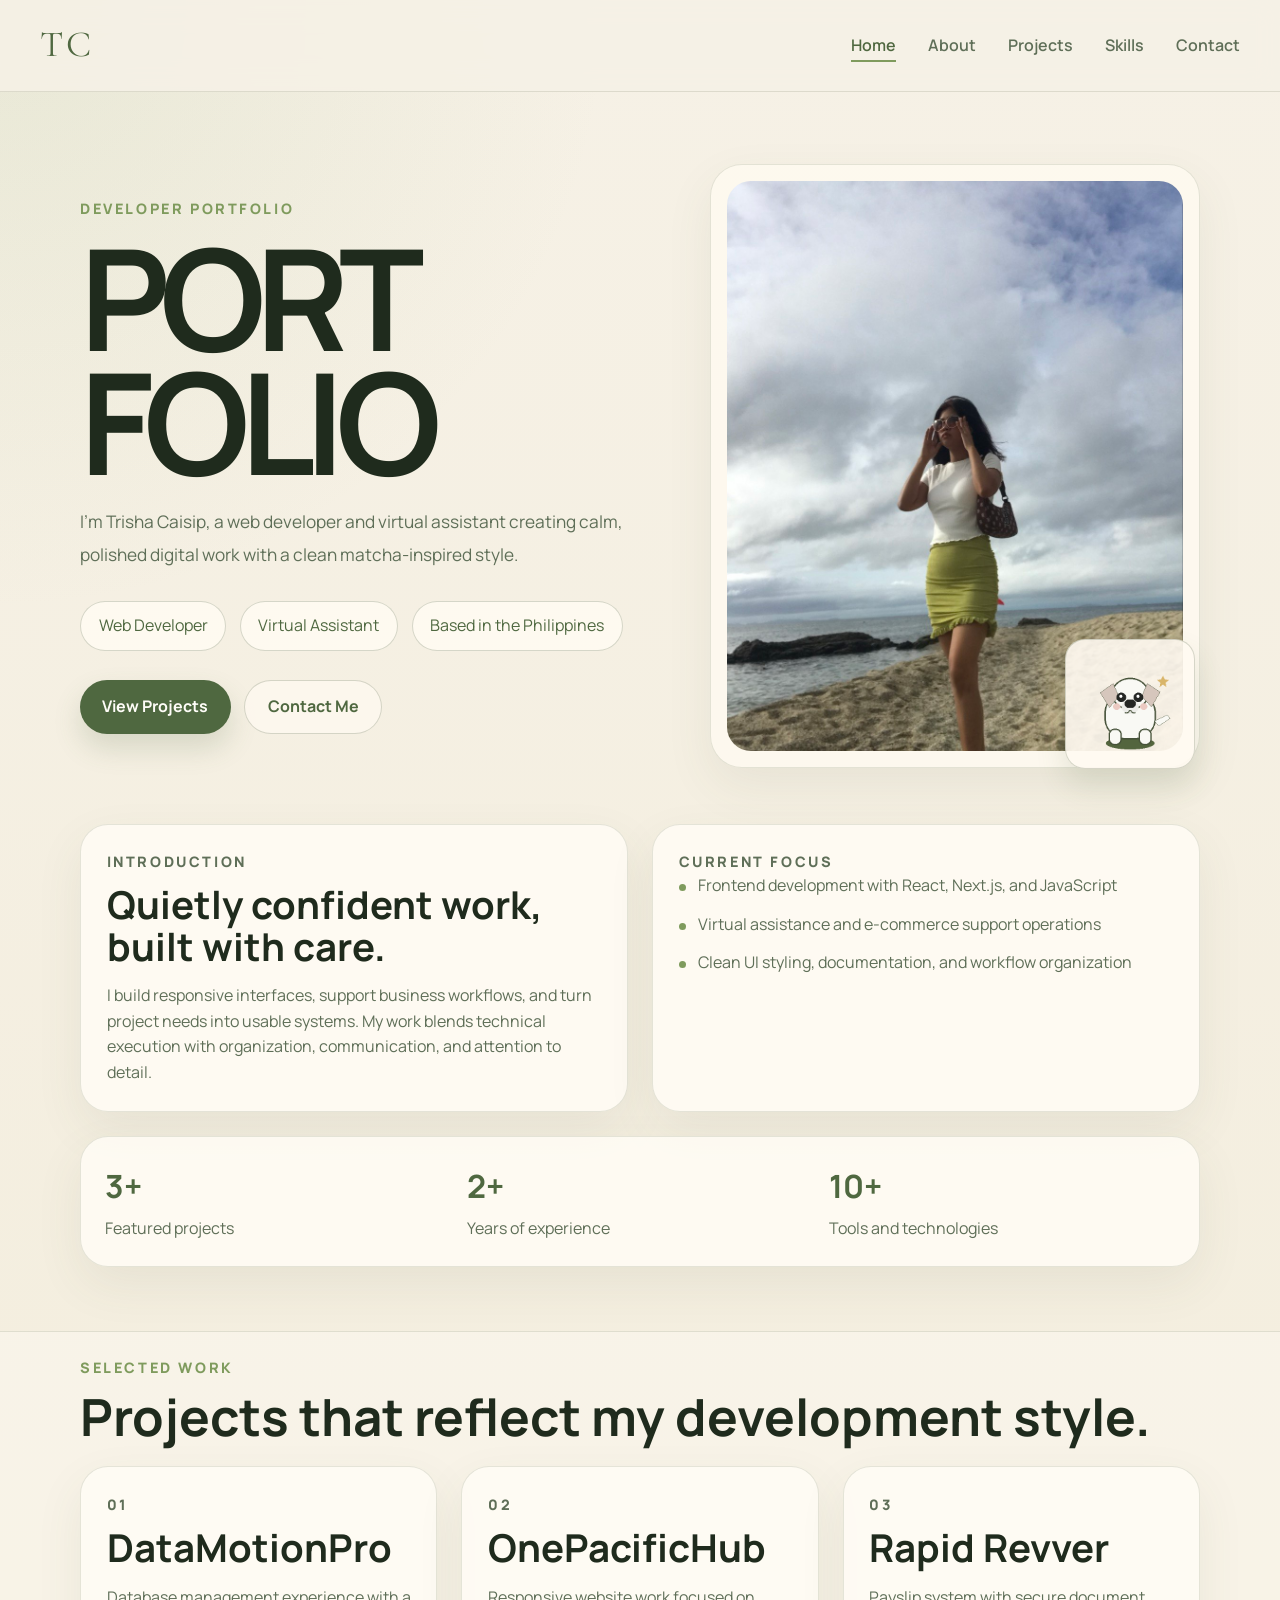
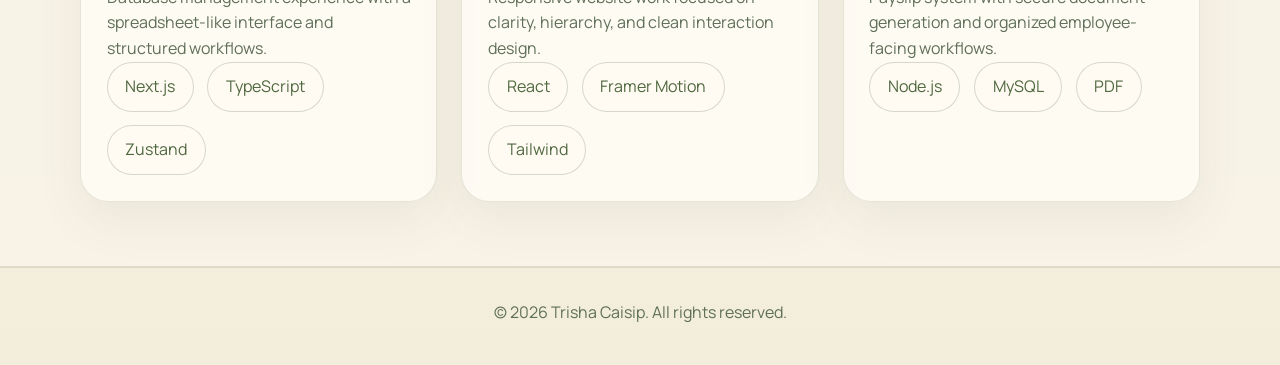
==== commit 7a8e4024: "Add animated dog sticker and portfolio photos" ====
--- a/index.html
+++ b/index.html
@@ -52,7 +52,12 @@
                     </div>
                 </div>
                 <div class="hero-illustration-frame reveal-card">
-                    <img src="images/matcha-portrait.svg" alt="Matcha themed coded portrait illustration" class="hero-illustration">
+                    <div class="photo-stack">
+                        <img src="images/photo_2026-04-01_18-16-15.jpg" alt="Trisha walking on the beach" class="hero-illustration hero-photo-main">
+                        <div class="dog-sticker">
+                            <img src="images/dog-chibi-wink.gif" alt="Chibi dog winking animation" class="dog-gif">
+                        </div>
+                    </div>
                 </div>
             </div>
         </section>
--- a/css/style.css
+++ b/css/style.css
@@ -230,11 +230,42 @@
     box-shadow: var(--shadow);
 }
 
+.photo-stack {
+    position: relative;
+}
+
 .hero-illustration {
     display: block;
     width: 100%;
     height: auto;
     border-radius: 1.5rem;
+}
+
+.hero-photo-main {
+    aspect-ratio: 4 / 5;
+    object-fit: cover;
+    object-position: center 18%;
+    animation: floatPortrait 5.5s ease-in-out infinite;
+}
+
+.dog-sticker,
+.about-dog-accent {
+    position: absolute;
+    right: -12px;
+    bottom: -18px;
+    width: clamp(92px, 16vw, 130px);
+    padding: 0.45rem;
+    border-radius: 1.25rem;
+    background: rgba(255, 250, 241, 0.9);
+    border: 1px solid var(--line-strong);
+    box-shadow: 0 16px 30px rgba(79, 104, 64, 0.14);
+    animation: floatSticker 4.2s ease-in-out infinite;
+}
+
+.dog-gif {
+    display: block;
+    width: 100%;
+    height: auto;
 }
 
 .btn {
@@ -289,6 +320,10 @@
     align-items: start;
 }
 
+.about-grid {
+    grid-template-columns: minmax(280px, 0.8fr) repeat(2, minmax(0, 1fr));
+}
+
 .feature-panel,
 .soft-card,
 .project-panel,
@@ -327,6 +362,25 @@
 
 .feature-panel p + p {
     margin-top: 1rem;
+}
+
+.photo-panel {
+    overflow: visible;
+}
+
+.about-photo-wrap {
+    position: relative;
+    margin-top: 1rem;
+}
+
+.about-photo {
+    display: block;
+    width: 100%;
+    aspect-ratio: 4 / 5;
+    object-fit: cover;
+    border-radius: 1.5rem;
+    border: 1px solid var(--line);
+    box-shadow: 0 16px 36px rgba(74, 92, 57, 0.1);
 }
 
 .clean-list {
@@ -537,6 +591,24 @@
     box-shadow: 0 22px 50px rgba(74, 92, 57, 0.11);
 }
 
+@keyframes floatPortrait {
+    0%, 100% {
+        transform: translateY(0);
+    }
+    50% {
+        transform: translateY(-8px);
+    }
+}
+
+@keyframes floatSticker {
+    0%, 100% {
+        transform: translateY(0) rotate(0deg);
+    }
+    50% {
+        transform: translateY(-6px) rotate(-3deg);
+    }
+}
+
 .footer {
     padding: 2rem 0 2.5rem;
     border-top: 1px solid var(--line);
@@ -551,6 +623,7 @@
 @media (max-width: 900px) {
     .editorial-grid,
     .hero-layout,
+    .about-grid,
     .card-grid-three,
     .contact-layout,
     .timeline-clean-item {
@@ -563,6 +636,12 @@
 
     .project-panel-top {
         flex-direction: column;
+    }
+
+    .dog-sticker,
+    .about-dog-accent {
+        right: 12px;
+        bottom: 12px;
     }
 }
 
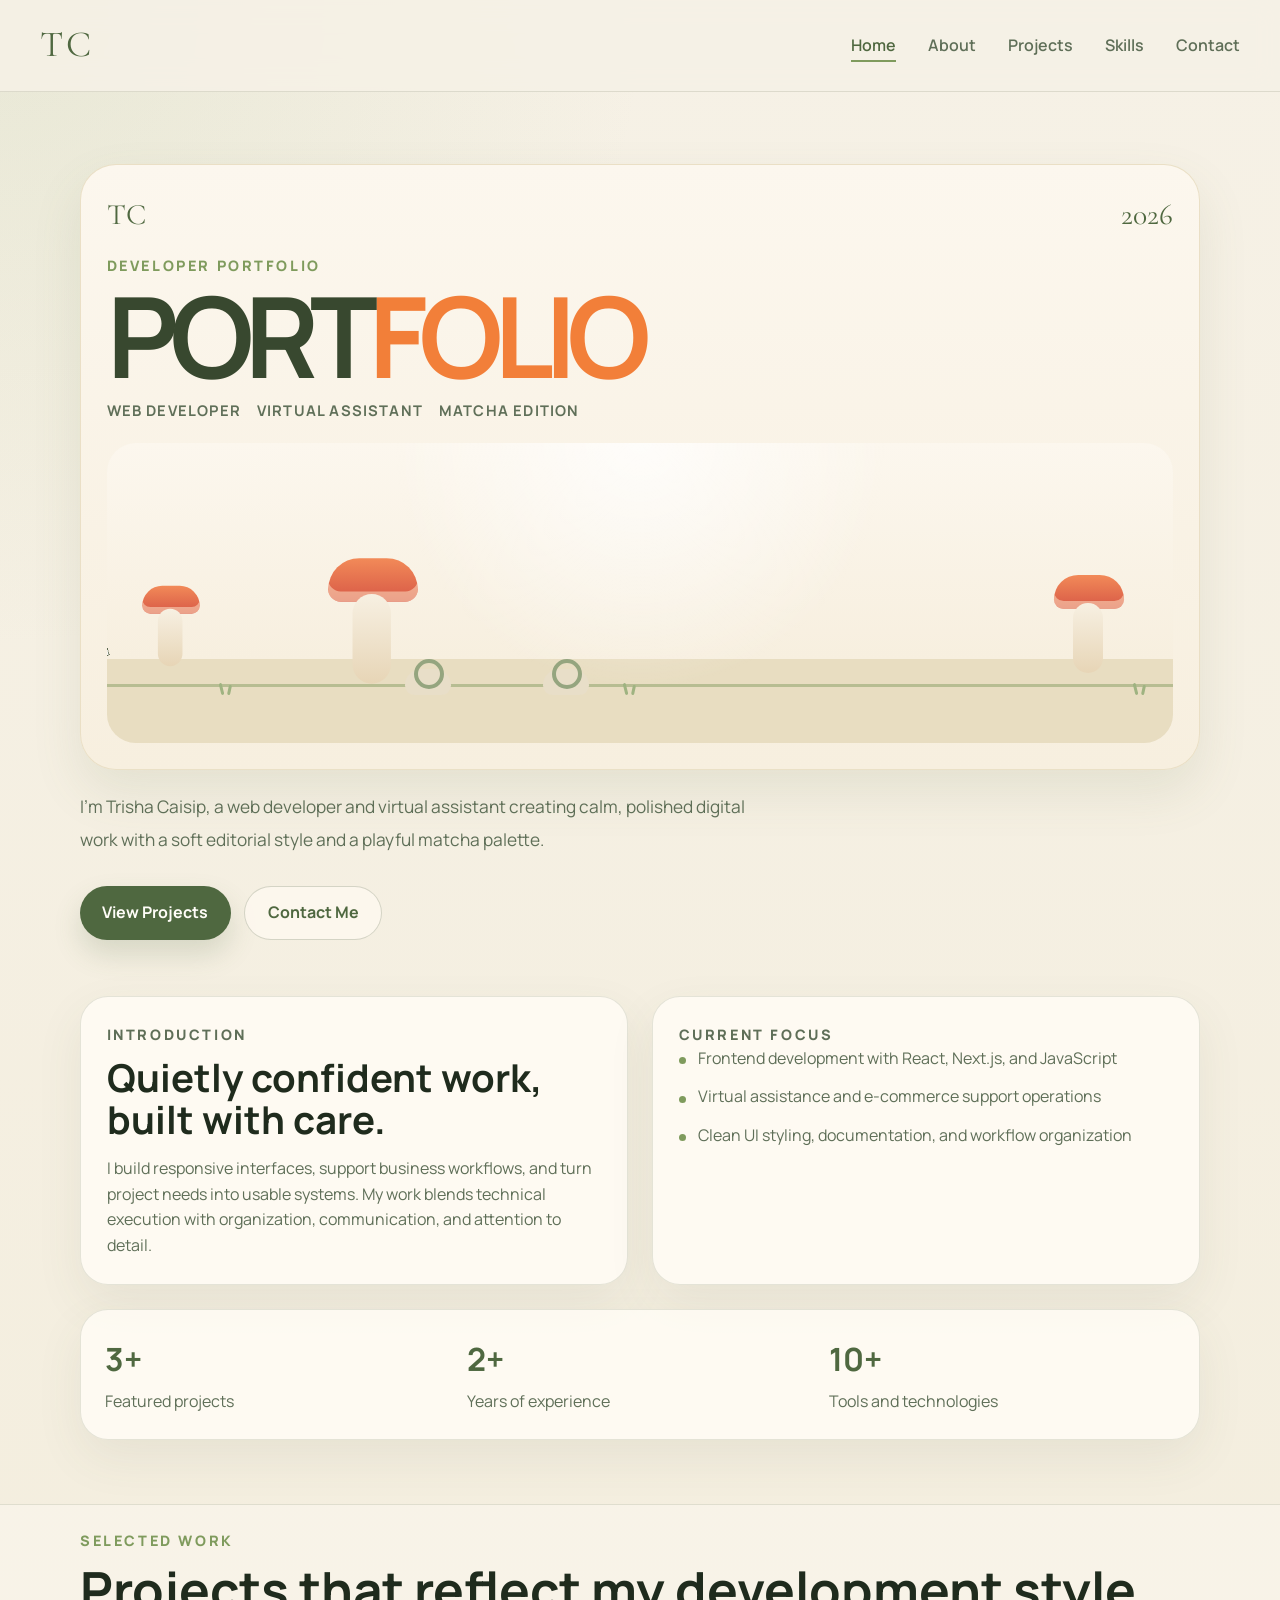
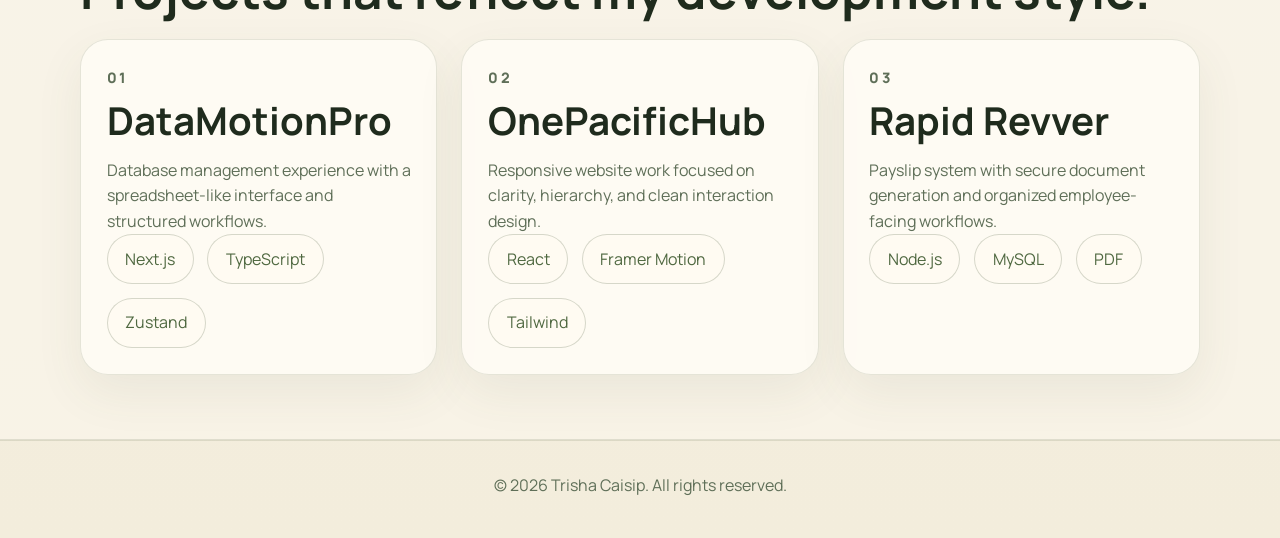
==== commit 7ace6a3f: "Update homepage poster scene and media assets" ====
--- a/index.html
+++ b/index.html
@@ -31,32 +31,45 @@
 
     <main class="site-shell">
         <section class="page-hero home-hero">
-            <div class="page-hero-inner hero-layout">
-                <div>
-                    <p class="page-eyebrow">Developer Portfolio</p>
-                    <h1 class="mega-title">
-                        <span>PORT</span>
-                        <span>FOLIO</span>
-                    </h1>
+            <div class="page-hero-inner">
+                <div class="home-poster reveal-card">
+                    <div class="poster-topline">
+                        <span>TC</span>
+                        <span>2026</span>
+                    </div>
+
+                    <div class="poster-heading">
+                        <p class="page-eyebrow">Developer Portfolio</p>
+                        <h1 class="poster-title">
+                            <span class="poster-dark">PORT</span><span class="poster-accent">FOLIO</span>
+                        </h1>
+                        <div class="poster-meta">
+                            <span>Web Developer</span>
+                            <span>Virtual Assistant</span>
+                            <span>Matcha Edition</span>
+                        </div>
+                    </div>
+
+                    <div class="poster-scene">
+                        <img src="images/dog-chibi-walk.gif" alt="Chibi dog walking animation" class="dog-walk-gif">
+                        <div class="mushroom mushroom-left"></div>
+                        <div class="mushroom mushroom-center"></div>
+                        <div class="mushroom mushroom-right"></div>
+                        <div class="snail snail-left"></div>
+                        <div class="snail snail-center"></div>
+                        <div class="grass grass-left"></div>
+                        <div class="grass grass-center"></div>
+                        <div class="grass grass-right"></div>
+                    </div>
+                </div>
+
+                <div class="home-summary">
                     <p class="page-intro">
-                        I'm Trisha Caisip, a web developer and virtual assistant creating calm, polished digital work with a clean matcha-inspired style.
+                        I'm Trisha Caisip, a web developer and virtual assistant creating calm, polished digital work with a soft editorial style and a playful matcha palette.
                     </p>
-                    <div class="pill-row">
-                        <span class="pill">Web Developer</span>
-                        <span class="pill">Virtual Assistant</span>
-                        <span class="pill">Based in the Philippines</span>
-                    </div>
                     <div class="hero-actions">
                         <a href="projects.html" class="btn btn-primary">View Projects</a>
                         <a href="contact.html" class="btn btn-secondary">Contact Me</a>
-                    </div>
-                </div>
-                <div class="hero-illustration-frame reveal-card">
-                    <div class="photo-stack">
-                        <img src="images/photo_2026-04-01_18-16-15.jpg" alt="Trisha walking on the beach" class="hero-illustration hero-photo-main">
-                        <div class="dog-sticker">
-                            <img src="images/dog-chibi-wink.gif" alt="Chibi dog winking animation" class="dog-gif">
-                        </div>
                     </div>
                 </div>
             </div>
--- a/css/style.css
+++ b/css/style.css
@@ -146,13 +146,6 @@
     padding-top: 4.5rem;
 }
 
-.hero-layout {
-    display: grid;
-    grid-template-columns: minmax(0, 1.1fr) minmax(300px, 0.9fr);
-    gap: 2rem;
-    align-items: center;
-}
-
 .inner-hero {
     padding-top: 3.75rem;
 }
@@ -222,30 +215,202 @@
     margin-top: 1.8rem;
 }
 
-.hero-illustration-frame {
-    padding: 1rem;
-    border-radius: 2rem;
-    border: 1px solid var(--line);
-    background: rgba(255, 251, 242, 0.74);
-    box-shadow: var(--shadow);
-}
-
-.photo-stack {
+.home-poster {
+    border-radius: 2.25rem;
+    border: 1px solid rgba(233, 223, 197, 0.95);
+    background: linear-gradient(180deg, #fcf7ee 0%, #f7efdf 100%);
+    padding: 1.6rem;
+    box-shadow: 0 22px 50px rgba(107, 124, 80, 0.12);
+}
+
+.poster-topline {
+    display: flex;
+    justify-content: space-between;
+    align-items: center;
+    margin-bottom: 1rem;
+    color: var(--accent-deep);
+    font-family: 'Cormorant Garamond', serif;
+    font-size: 1.85rem;
+}
+
+.poster-heading {
+    margin-bottom: 1.25rem;
+}
+
+.poster-title {
+    font-size: clamp(4rem, 14vw, 7rem);
+    line-height: 0.9;
+    letter-spacing: -0.08em;
+    margin: 0.55rem 0 0.8rem;
+}
+
+.poster-dark {
+    color: #38482f;
+}
+
+.poster-accent {
+    color: #f27f39;
+}
+
+.poster-meta {
+    display: flex;
+    flex-wrap: wrap;
+    gap: 1rem;
+    color: var(--text-soft);
+    font-size: 0.92rem;
+    font-weight: 700;
+    letter-spacing: 0.08em;
+    text-transform: uppercase;
+}
+
+.poster-scene {
     position: relative;
-}
-
-.hero-illustration {
-    display: block;
-    width: 100%;
+    height: 300px;
+    overflow: hidden;
+    border-radius: 1.8rem;
+    background:
+        radial-gradient(circle at 50% 0%, rgba(255, 255, 255, 0.72), transparent 40%),
+        linear-gradient(180deg, #fcf7ee 0%, #f7efdf 72%, #e8ddc1 72%, #e8ddc1 100%);
+}
+
+.poster-scene::before {
+    content: '';
+    position: absolute;
+    left: 0;
+    right: 0;
+    bottom: 56px;
+    height: 3px;
+    background: rgba(145, 164, 108, 0.55);
+}
+
+.dog-walk-gif {
+    position: absolute;
+    bottom: 28px;
+    left: -160px;
+    width: 180px;
     height: auto;
-    border-radius: 1.5rem;
-}
-
-.hero-photo-main {
-    aspect-ratio: 4 / 5;
-    object-fit: cover;
-    object-position: center 18%;
-    animation: floatPortrait 5.5s ease-in-out infinite;
+    z-index: 5;
+    animation: walkAcross 10s linear infinite;
+}
+
+.mushroom,
+.snail,
+.grass {
+    position: absolute;
+    bottom: 48px;
+}
+
+.mushroom {
+    width: 92px;
+    height: 120px;
+}
+
+.mushroom::before,
+.mushroom::after {
+    content: '';
+    position: absolute;
+}
+
+.mushroom::before {
+    top: 0;
+    left: 11px;
+    width: 70px;
+    height: 34px;
+    border-radius: 60px 60px 24px 24px;
+    background: linear-gradient(180deg, #f28a58 0%, #d75846 100%);
+    box-shadow: inset 0 -8px 0 rgba(255, 234, 205, 0.5);
+}
+
+.mushroom::after {
+    left: 30px;
+    top: 28px;
+    width: 30px;
+    height: 70px;
+    border-radius: 18px;
+    background: linear-gradient(180deg, #f7f0e2 0%, #e7d5b6 100%);
+}
+
+.mushroom-left {
+    left: 18px;
+    transform: scale(0.82);
+}
+
+.mushroom-center {
+    left: 220px;
+    transform: scale(1.28);
+}
+
+.mushroom-right {
+    right: 38px;
+}
+
+.snail {
+    width: 46px;
+    height: 26px;
+    border-radius: 20px 20px 12px 12px;
+    background: #e8dec8;
+}
+
+.snail::before {
+    content: '';
+    position: absolute;
+    left: 9px;
+    bottom: 6px;
+    width: 22px;
+    height: 22px;
+    border-radius: 50%;
+    border: 4px solid #95a57f;
+}
+
+.snail-left {
+    left: 298px;
+}
+
+.snail-center {
+    left: 436px;
+}
+
+.grass {
+    width: 34px;
+    height: 14px;
+}
+
+.grass::before,
+.grass::after {
+    content: '';
+    position: absolute;
+    bottom: 0;
+    width: 3px;
+    background: #9fb381;
+    border-radius: 999px;
+}
+
+.grass::before {
+    left: 9px;
+    height: 12px;
+    transform: rotate(-14deg);
+}
+
+.grass::after {
+    left: 17px;
+    height: 10px;
+    transform: rotate(12deg);
+}
+
+.grass-left {
+    left: 104px;
+}
+
+.grass-center {
+    left: 508px;
+}
+
+.grass-right {
+    right: 14px;
+}
+
+.home-summary {
+    margin-top: 1.35rem;
 }
 
 .dog-sticker,
@@ -609,6 +774,15 @@
     }
 }
 
+@keyframes walkAcross {
+    0% {
+        transform: translateX(0);
+    }
+    100% {
+        transform: translateX(calc(100vw + 340px));
+    }
+}
+
 .footer {
     padding: 2rem 0 2.5rem;
     border-top: 1px solid var(--line);
@@ -622,7 +796,6 @@
 
 @media (max-width: 900px) {
     .editorial-grid,
-    .hero-layout,
     .about-grid,
     .card-grid-three,
     .contact-layout,
@@ -642,6 +815,14 @@
     .about-dog-accent {
         right: 12px;
         bottom: 12px;
+    }
+
+    .poster-scene {
+        height: 240px;
+    }
+
+    .dog-walk-gif {
+        width: 144px;
     }
 }
 
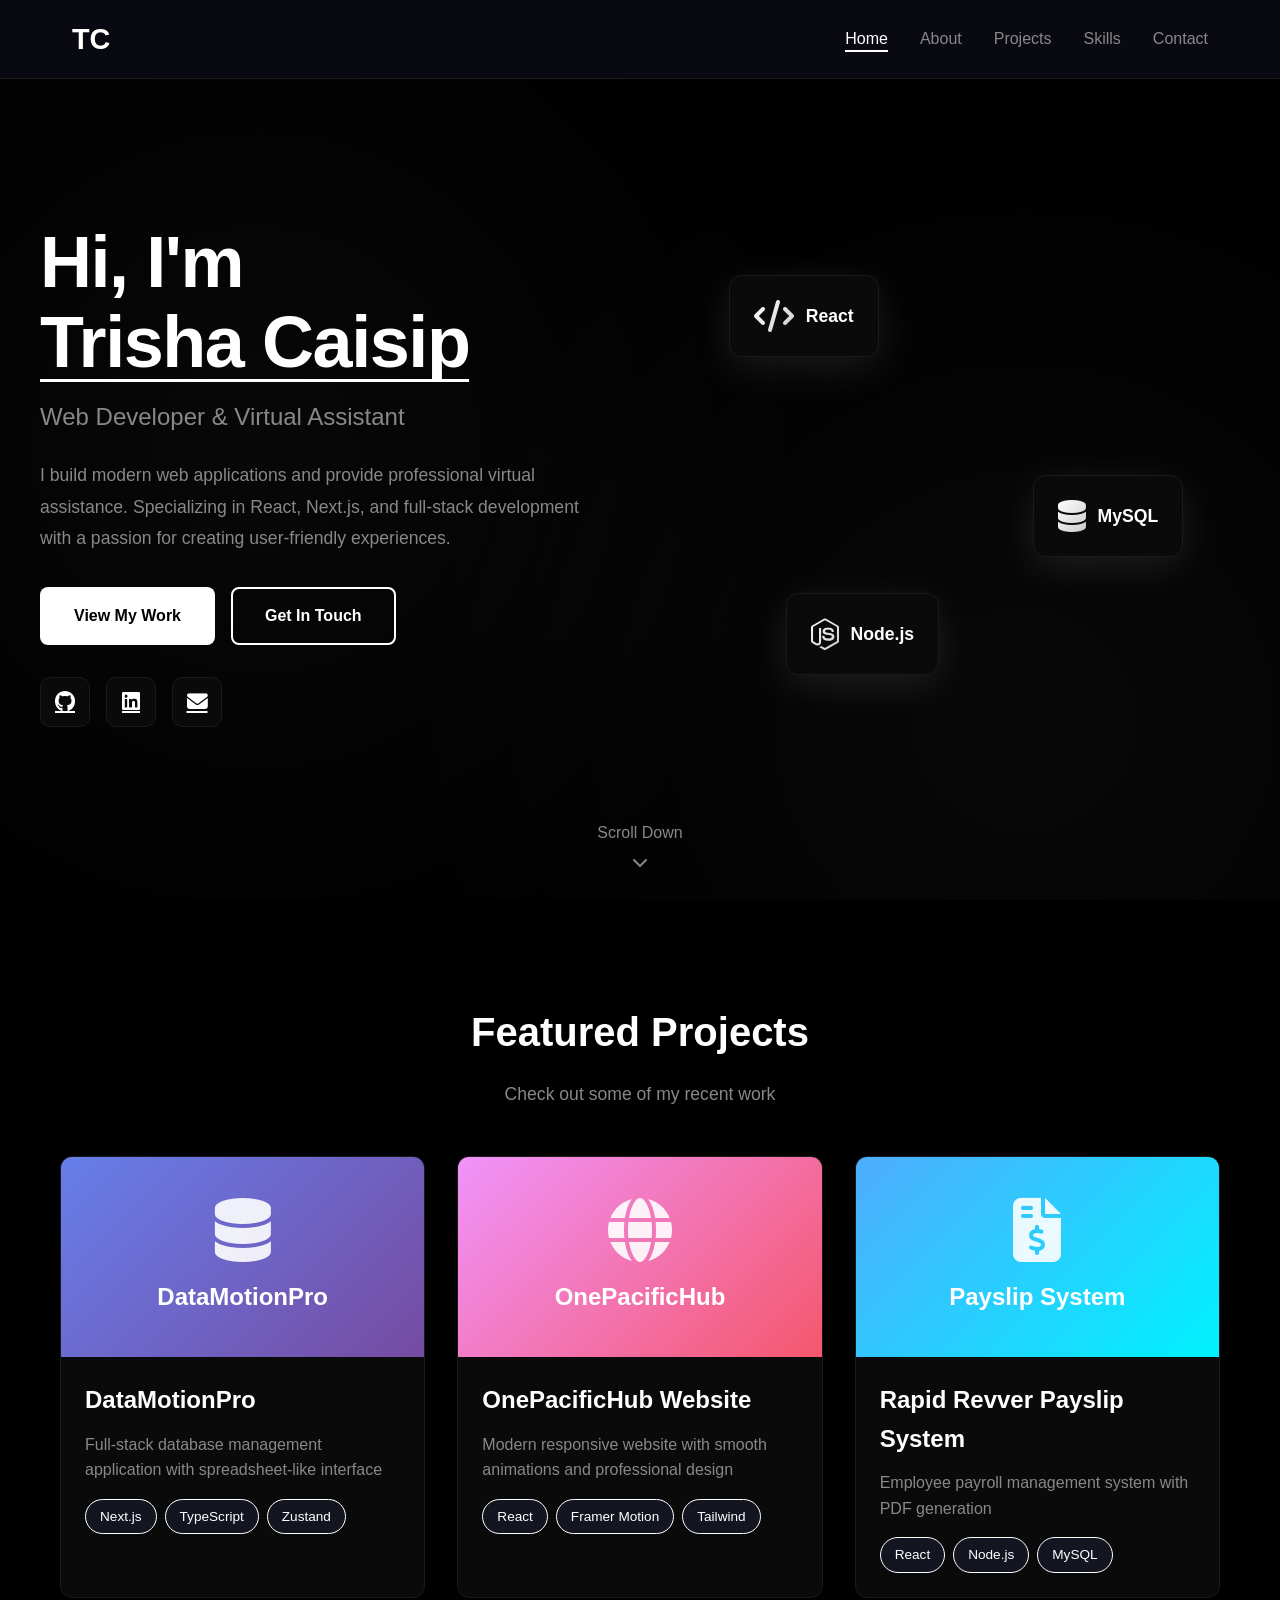
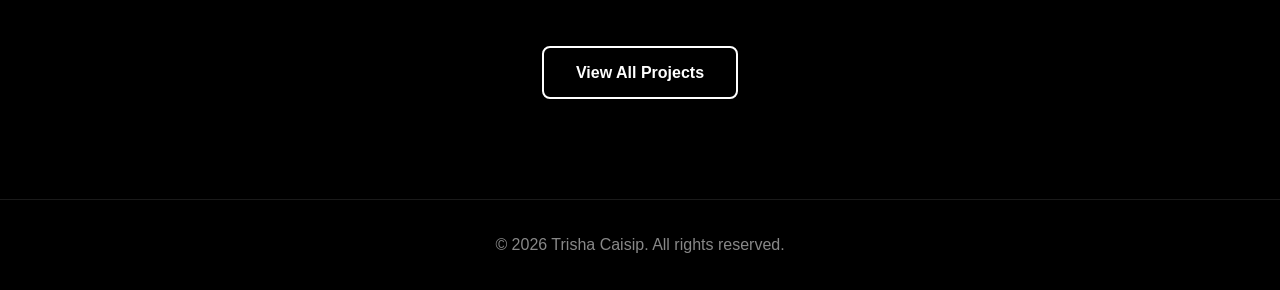
==== commit cc0aad2a: "Initial commit with favicon" ====
--- a/index.html
+++ b/index.html
@@ -4,13 +4,11 @@
     <meta charset="UTF-8">
     <meta name="viewport" content="width=device-width, initial-scale=1.0">
     <title>Trisha Caisip - Web Developer Portfolio</title>
-    <link rel="preconnect" href="https://fonts.googleapis.com">
-    <link rel="preconnect" href="https://fonts.gstatic.com" crossorigin>
-    <link href="https://fonts.googleapis.com/css2?family=Cormorant+Garamond:wght@500;600;700&family=Manrope:wght@400;500;600;700;800&display=swap" rel="stylesheet">
+    <link rel="icon" type="image/png" href="FAVICON.png">
     <link rel="stylesheet" href="css/style.css">
     <link rel="stylesheet" href="https://cdnjs.cloudflare.com/ajax/libs/font-awesome/6.4.0/css/all.min.css">
 </head>
-<body class="portfolio-theme home-page">
+<body>
     <nav class="navbar">
         <div class="nav-container">
             <a href="index.html" class="logo">TC</a>
@@ -29,135 +27,132 @@
         </div>
     </nav>
 
-    <main class="site-shell">
-        <section class="page-hero home-hero">
-            <div class="page-hero-inner">
-                <div class="home-poster reveal-card">
-                    <div class="poster-topline">
-                        <span>TC</span>
-                        <span>2026</span>
+    <section class="hero">
+        <div class="hero-content">
+            <div class="hero-text">
+                <h1 class="hero-title">
+                    Hi, I'm <span class="highlight">Trisha Caisip</span>
+                </h1>
+                <h2 class="hero-subtitle">Web Developer & Virtual Assistant</h2>
+                <p class="hero-description">
+                    I build modern web applications and provide professional virtual assistance. 
+                    Specializing in React, Next.js, and full-stack development with a passion for creating 
+                    user-friendly experiences.
+                </p>
+                <div class="hero-buttons">
+                    <a href="projects.html" class="btn btn-primary">View My Work</a>
+                    <a href="contact.html" class="btn btn-secondary">Get In Touch</a>
+                </div>
+                <div class="social-links">
+                    <a href="https://github.com/Txshaa90" target="_blank" rel="noopener noreferrer" class="social-link">
+                        <i class="fab fa-github"></i>
+                    </a>
+                    <a href="https://linkedin.com" target="_blank" rel="noopener noreferrer" class="social-link">
+                        <i class="fab fa-linkedin"></i>
+                    </a>
+                    <a href="mailto:trishacaisipl@gmail.com" class="social-link">
+                        <i class="fas fa-envelope"></i>
+                    </a>
+                </div>
+            </div>
+            <div class="hero-image">
+                <div class="image-wrapper">
+                    <div class="floating-card card-1">
+                        <i class="fas fa-code"></i>
+                        <span>React</span>
                     </div>
-
-                    <div class="poster-heading">
-                        <p class="page-eyebrow">Developer Portfolio</p>
-                        <h1 class="poster-title">
-                            <span class="poster-dark">PORT</span><span class="poster-accent">FOLIO</span>
-                        </h1>
-                        <div class="poster-meta">
-                            <span>Web Developer</span>
-                            <span>Virtual Assistant</span>
-                            <span>Matcha Edition</span>
-                        </div>
+                    <div class="floating-card card-2">
+                        <i class="fas fa-database"></i>
+                        <span>MySQL</span>
                     </div>
-
-                    <div class="poster-scene">
-                        <img src="images/dog-chibi-walk.gif" alt="Chibi dog walking animation" class="dog-walk-gif">
-                        <div class="mushroom mushroom-left"></div>
-                        <div class="mushroom mushroom-center"></div>
-                        <div class="mushroom mushroom-right"></div>
-                        <div class="snail snail-left"></div>
-                        <div class="snail snail-center"></div>
-                        <div class="grass grass-left"></div>
-                        <div class="grass grass-center"></div>
-                        <div class="grass grass-right"></div>
-                    </div>
-                </div>
-
-                <div class="home-summary">
-                    <p class="page-intro">
-                        I'm Trisha Caisip, a web developer and virtual assistant creating calm, polished digital work with a soft editorial style and a playful matcha palette.
-                    </p>
-                    <div class="hero-actions">
-                        <a href="projects.html" class="btn btn-primary">View Projects</a>
-                        <a href="contact.html" class="btn btn-secondary">Contact Me</a>
+                    <div class="floating-card card-3">
+                        <i class="fab fa-node-js"></i>
+                        <span>Node.js</span>
                     </div>
                 </div>
             </div>
-        </section>
+        </div>
+        <div class="scroll-indicator">
+            <span>Scroll Down</span>
+            <i class="fas fa-chevron-down"></i>
+        </div>
+    </section>
 
-        <section class="content-section">
-            <div class="container">
-                <div class="editorial-grid">
-                    <article class="feature-panel reveal-card">
-                        <p class="section-kicker">Introduction</p>
-                        <h2>Quietly confident work, built with care.</h2>
-                        <p>
-                            I build responsive interfaces, support business workflows, and turn project needs into usable systems.
-                            My work blends technical execution with organization, communication, and attention to detail.
-                        </p>
-                    </article>
-
-                    <article class="feature-panel reveal-card">
-                        <p class="section-kicker">Current Focus</p>
-                        <ul class="clean-list">
-                            <li>Frontend development with React, Next.js, and JavaScript</li>
-                            <li>Virtual assistance and e-commerce support operations</li>
-                            <li>Clean UI styling, documentation, and workflow organization</li>
-                        </ul>
-                    </article>
-                </div>
-
-                <div class="stats-strip reveal-card">
-                    <div class="stat-item">
-                        <strong>3+</strong>
-                        <span>Featured projects</span>
+    <section class="featured-projects">
+        <div class="container">
+            <h2 class="section-title">Featured Projects</h2>
+            <p class="section-subtitle">Check out some of my recent work</p>
+            
+            <div class="projects-grid">
+                <div class="project-card">
+                    <div class="project-image" style="background: linear-gradient(135deg, #667eea 0%, #764ba2 100%); display: flex; align-items: center; justify-content: center; position: relative;">
+                        <div style="text-align: center; color: white; z-index: 1;">
+                            <i class="fas fa-database" style="font-size: 4rem; margin-bottom: 1rem; opacity: 0.9;"></i>
+                            <h3 style="font-size: 1.5rem; font-weight: 700; margin: 0;">DataMotionPro</h3>
+                        </div>
+                        <div class="project-overlay">
+                            <a href="projects.html" class="project-link">View Details</a>
+                        </div>
                     </div>
-                    <div class="stat-item">
-                        <strong>2+</strong>
-                        <span>Years of experience</span>
-                    </div>
-                    <div class="stat-item">
-                        <strong>10+</strong>
-                        <span>Tools and technologies</span>
-                    </div>
-                </div>
-            </div>
-        </section>
-
-        <section class="content-section section-soft">
-            <div class="container">
-                <div class="section-heading-block">
-                    <p class="section-kicker">Selected Work</p>
-                    <h2>Projects that reflect my development style.</h2>
-                </div>
-
-                <div class="card-grid card-grid-three">
-                    <article class="soft-card reveal-card">
-                        <p class="card-number">01</p>
+                    <div class="project-info">
                         <h3>DataMotionPro</h3>
-                        <p>Database management experience with a spreadsheet-like interface and structured workflows.</p>
-                        <div class="tag-row">
+                        <p>Full-stack database management application with spreadsheet-like interface</p>
+                        <div class="project-tags">
                             <span class="tag">Next.js</span>
                             <span class="tag">TypeScript</span>
                             <span class="tag">Zustand</span>
                         </div>
-                    </article>
+                    </div>
+                </div>
 
-                    <article class="soft-card reveal-card">
-                        <p class="card-number">02</p>
-                        <h3>OnePacificHub</h3>
-                        <p>Responsive website work focused on clarity, hierarchy, and clean interaction design.</p>
-                        <div class="tag-row">
+                <div class="project-card">
+                    <div class="project-image" style="background: linear-gradient(135deg, #f093fb 0%, #f5576c 100%); display: flex; align-items: center; justify-content: center; position: relative;">
+                        <div style="text-align: center; color: white; z-index: 1;">
+                            <i class="fas fa-globe" style="font-size: 4rem; margin-bottom: 1rem; opacity: 0.9;"></i>
+                            <h3 style="font-size: 1.5rem; font-weight: 700; margin: 0;">OnePacificHub</h3>
+                        </div>
+                        <div class="project-overlay">
+                            <a href="projects.html" class="project-link">View Details</a>
+                        </div>
+                    </div>
+                    <div class="project-info">
+                        <h3>OnePacificHub Website</h3>
+                        <p>Modern responsive website with smooth animations and professional design</p>
+                        <div class="project-tags">
                             <span class="tag">React</span>
                             <span class="tag">Framer Motion</span>
                             <span class="tag">Tailwind</span>
                         </div>
-                    </article>
+                    </div>
+                </div>
 
-                    <article class="soft-card reveal-card">
-                        <p class="card-number">03</p>
-                        <h3>Rapid Revver</h3>
-                        <p>Payslip system with secure document generation and organized employee-facing workflows.</p>
-                        <div class="tag-row">
+                <div class="project-card">
+                    <div class="project-image" style="background: linear-gradient(135deg, #4facfe 0%, #00f2fe 100%); display: flex; align-items: center; justify-content: center; position: relative;">
+                        <div style="text-align: center; color: white; z-index: 1;">
+                            <i class="fas fa-file-invoice-dollar" style="font-size: 4rem; margin-bottom: 1rem; opacity: 0.9;"></i>
+                            <h3 style="font-size: 1.5rem; font-weight: 700; margin: 0;">Payslip System</h3>
+                        </div>
+                        <div class="project-overlay">
+                            <a href="projects.html" class="project-link">View Details</a>
+                        </div>
+                    </div>
+                    <div class="project-info">
+                        <h3>Rapid Revver Payslip System</h3>
+                        <p>Employee payroll management system with PDF generation</p>
+                        <div class="project-tags">
+                            <span class="tag">React</span>
                             <span class="tag">Node.js</span>
                             <span class="tag">MySQL</span>
-                            <span class="tag">PDF</span>
                         </div>
-                    </article>
+                    </div>
                 </div>
             </div>
-        </section>
-    </main>
+
+            <div class="view-all">
+                <a href="projects.html" class="btn btn-outline">View All Projects</a>
+            </div>
+        </div>
+    </section>
 
     <footer class="footer">
         <div class="container">
--- a/css/style.css
+++ b/css/style.css
@@ -5,77 +5,61 @@
 }
 
 :root {
-    --bg-main: #f6f1e6;
-    --bg-soft: #fbf7ef;
-    --bg-panel: rgba(255, 252, 245, 0.86);
-    --bg-panel-strong: #fffaf1;
-    --text-main: #1f2b1d;
-    --text-soft: #5f6f58;
-    --line: rgba(70, 89, 55, 0.14);
-    --line-strong: rgba(70, 89, 55, 0.22);
-    --accent: #7f9b5d;
-    --accent-deep: #4f6840;
-    --shadow: 0 18px 48px rgba(76, 93, 60, 0.08);
-}
-
-html {
-    scroll-behavior: smooth;
+    --primary-color: #ffffff;
+    --secondary-color: #cccccc;
+    --accent-color: #888888;
+    --dark-bg: #000000;
+    --darker-bg: #000000;
+    --card-bg: #0a0a0a;
+    --text-primary: #ffffff;
+    --text-secondary: #888888;
+    --border-color: #1a1a1a;
 }
 
 body {
-    font-family: 'Manrope', 'Segoe UI', Tahoma, Geneva, Verdana, sans-serif;
-    color: var(--text-main);
+    font-family: 'Inter', 'Segoe UI', Tahoma, Geneva, Verdana, sans-serif;
+    background-color: var(--dark-bg);
+    color: var(--text-primary);
     line-height: 1.6;
     overflow-x: hidden;
 }
 
-body.portfolio-theme {
-    background:
-        radial-gradient(circle at top left, rgba(170, 191, 140, 0.18), transparent 26%),
-        linear-gradient(180deg, var(--bg-main) 0%, #f3eddc 100%);
-}
-
-a {
-    color: inherit;
-}
-
 .container {
-    width: min(1120px, calc(100% - 2rem));
+    max-width: 1200px;
     margin: 0 auto;
-}
-
+    padding: 0 20px;
+}
+
+/* Navbar */
 .navbar {
     position: fixed;
     top: 0;
     width: 100%;
+    background: rgba(0, 0, 0, 0.98);
+    backdrop-filter: blur(10px);
     z-index: 1000;
-    background: rgba(246, 241, 230, 0.9);
-    backdrop-filter: blur(14px);
-    border-bottom: 1px solid var(--line);
-    transition: background 0.25s ease, box-shadow 0.25s ease;
-}
-
-.navbar.scrolled {
-    background: rgba(250, 246, 237, 0.98);
-    box-shadow: 0 12px 34px rgba(69, 85, 52, 0.08);
+    border-bottom: 1px solid var(--border-color);
 }
 
 .nav-container {
-    width: min(1200px, calc(100% - 2rem));
+    max-width: 1200px;
     margin: 0 auto;
-    padding: 1rem 0;
-    display: flex;
-    align-items: center;
+    padding: 1rem 2rem;
+    display: flex;
     justify-content: space-between;
-    gap: 2rem;
+    align-items: center;
 }
 
 .logo {
+    font-size: 1.8rem;
+    font-weight: 700;
+    color: var(--text-primary);
     text-decoration: none;
-    font-family: 'Cormorant Garamond', serif;
-    font-size: 2.3rem;
-    color: var(--accent-deep);
-    letter-spacing: 0.08em;
+    transition: all 0.3s;
+}
+
+.logo:hover {
+    color: var(--text-secondary);
 }
 
 .nav-menu {
@@ -85,34 +69,32 @@
 }
 
 .nav-link {
-    position: relative;
+    color: var(--text-secondary);
     text-decoration: none;
-    color: var(--text-soft);
-    font-weight: 600;
-    transition: color 0.25s ease;
+    font-weight: 500;
+    transition: color 0.3s;
+    position: relative;
 }
 
 .nav-link::after {
     content: '';
     position: absolute;
+    bottom: -5px;
     left: 0;
-    bottom: -0.4rem;
-    width: 100%;
+    width: 0;
     height: 2px;
-    transform: scaleX(0);
-    transform-origin: left;
-    background: var(--accent);
-    transition: transform 0.25s ease;
+    background: var(--text-primary);
+    transition: width 0.3s;
 }
 
 .nav-link:hover,
 .nav-link.active {
-    color: var(--accent-deep);
+    color: var(--text-primary);
 }
 
 .nav-link:hover::after,
 .nav-link.active::after {
-    transform: scaleX(1);
+    width: 100%;
 }
 
 .hamburger {
@@ -123,709 +105,409 @@
 
 .bar {
     width: 25px;
-    height: 2px;
+    height: 3px;
+    background-color: var(--text-primary);
     margin: 3px 0;
-    background: var(--accent-deep);
     transition: 0.3s;
 }
 
-.site-shell {
-    padding-top: 5.75rem;
-}
-
-.page-hero {
-    padding: 3rem 0 2rem;
-}
-
-.page-hero-inner {
-    width: min(1120px, calc(100% - 2rem));
-    margin: 0 auto;
-}
-
-.home-hero {
-    padding-top: 4.5rem;
-}
-
-.inner-hero {
-    padding-top: 3.75rem;
-}
-
-.page-eyebrow,
-.section-kicker,
-.card-number,
-.timeline-clean-meta,
-.project-type-clean {
-    color: var(--accent);
-    font-size: 0.9rem;
-    font-weight: 800;
-    letter-spacing: 0.18em;
-    text-transform: uppercase;
-}
-
-.mega-title {
-    display: flex;
-    flex-direction: column;
-    font-size: clamp(4.25rem, 16vw, 8.8rem);
-    line-height: 0.88;
-    letter-spacing: -0.07em;
-    color: var(--text-main);
-    margin: 1rem 0 1.4rem;
-}
-
-.page-title {
-    max-width: 15ch;
-    font-size: clamp(2.8rem, 8vw, 4.8rem);
-    line-height: 0.98;
-    letter-spacing: -0.05em;
-    margin: 1rem 0 1.1rem;
-}
-
-.page-intro {
-    max-width: 44rem;
-    color: var(--text-soft);
-    font-size: 1.08rem;
-    line-height: 1.9;
-}
-
-.pill-row,
-.tag-row,
-.hero-actions {
-    display: flex;
-    flex-wrap: wrap;
-    gap: 0.85rem;
-}
-
-.pill-row {
-    margin-top: 1.8rem;
-}
-
-.pill,
-.tag {
-    display: inline-flex;
-    align-items: center;
-    padding: 0.7rem 1.1rem;
-    border-radius: 999px;
-    border: 1px solid var(--line-strong);
-    background: rgba(255, 251, 242, 0.88);
-    color: var(--accent-deep);
-    text-decoration: none;
-}
-
-.hero-actions {
-    margin-top: 1.8rem;
-}
-
-.home-poster {
-    border-radius: 2.25rem;
-    border: 1px solid rgba(233, 223, 197, 0.95);
-    background: linear-gradient(180deg, #fcf7ee 0%, #f7efdf 100%);
-    padding: 1.6rem;
-    box-shadow: 0 22px 50px rgba(107, 124, 80, 0.12);
-}
-
-.poster-topline {
-    display: flex;
-    justify-content: space-between;
-    align-items: center;
-    margin-bottom: 1rem;
-    color: var(--accent-deep);
-    font-family: 'Cormorant Garamond', serif;
-    font-size: 1.85rem;
-}
-
-.poster-heading {
-    margin-bottom: 1.25rem;
-}
-
-.poster-title {
-    font-size: clamp(4rem, 14vw, 7rem);
-    line-height: 0.9;
-    letter-spacing: -0.08em;
-    margin: 0.55rem 0 0.8rem;
-}
-
-.poster-dark {
-    color: #38482f;
-}
-
-.poster-accent {
-    color: #f27f39;
-}
-
-.poster-meta {
-    display: flex;
-    flex-wrap: wrap;
-    gap: 1rem;
-    color: var(--text-soft);
-    font-size: 0.92rem;
-    font-weight: 700;
-    letter-spacing: 0.08em;
-    text-transform: uppercase;
-}
-
-.poster-scene {
-    position: relative;
-    height: 300px;
-    overflow: hidden;
-    border-radius: 1.8rem;
-    background:
-        radial-gradient(circle at 50% 0%, rgba(255, 255, 255, 0.72), transparent 40%),
-        linear-gradient(180deg, #fcf7ee 0%, #f7efdf 72%, #e8ddc1 72%, #e8ddc1 100%);
-}
-
-.poster-scene::before {
+/* Hero Section */
+.hero {
+    min-height: 100vh;
+    display: flex;
+    align-items: center;
+    justify-content: center;
+    padding: 100px 20px 50px;
+    position: relative;
+    background: linear-gradient(135deg, var(--darker-bg) 0%, var(--dark-bg) 100%);
+}
+
+.hero::before {
     content: '';
     position: absolute;
+    top: 0;
     left: 0;
     right: 0;
-    bottom: 56px;
-    height: 3px;
-    background: rgba(145, 164, 108, 0.55);
-}
-
-.dog-walk-gif {
-    position: absolute;
-    bottom: 28px;
-    left: -160px;
-    width: 180px;
-    height: auto;
-    z-index: 5;
-    animation: walkAcross 10s linear infinite;
-}
-
-.mushroom,
-.snail,
-.grass {
-    position: absolute;
-    bottom: 48px;
-}
-
-.mushroom {
-    width: 92px;
-    height: 120px;
-}
-
-.mushroom::before,
-.mushroom::after {
-    content: '';
-    position: absolute;
-}
-
-.mushroom::before {
-    top: 0;
-    left: 11px;
-    width: 70px;
-    height: 34px;
-    border-radius: 60px 60px 24px 24px;
-    background: linear-gradient(180deg, #f28a58 0%, #d75846 100%);
-    box-shadow: inset 0 -8px 0 rgba(255, 234, 205, 0.5);
-}
-
-.mushroom::after {
-    left: 30px;
-    top: 28px;
-    width: 30px;
-    height: 70px;
-    border-radius: 18px;
-    background: linear-gradient(180deg, #f7f0e2 0%, #e7d5b6 100%);
-}
-
-.mushroom-left {
-    left: 18px;
-    transform: scale(0.82);
-}
-
-.mushroom-center {
-    left: 220px;
-    transform: scale(1.28);
-}
-
-.mushroom-right {
-    right: 38px;
-}
-
-.snail {
-    width: 46px;
-    height: 26px;
-    border-radius: 20px 20px 12px 12px;
-    background: #e8dec8;
-}
-
-.snail::before {
-    content: '';
-    position: absolute;
-    left: 9px;
-    bottom: 6px;
-    width: 22px;
-    height: 22px;
-    border-radius: 50%;
-    border: 4px solid #95a57f;
-}
-
-.snail-left {
-    left: 298px;
-}
-
-.snail-center {
-    left: 436px;
-}
-
-.grass {
-    width: 34px;
-    height: 14px;
-}
-
-.grass::before,
-.grass::after {
+    bottom: 0;
+    background: radial-gradient(circle at 20% 50%, rgba(255, 255, 255, 0.03) 0%, transparent 50%),
+                radial-gradient(circle at 80% 80%, rgba(255, 255, 255, 0.03) 0%, transparent 50%);
+    pointer-events: none;
+}
+
+.hero-content {
+    max-width: 1200px;
+    margin: 0 auto;
+    display: grid;
+    grid-template-columns: 1fr 1fr;
+    gap: 4rem;
+    align-items: center;
+    position: relative;
+    z-index: 1;
+}
+
+.hero-title {
+    font-size: 4.5rem;
+    font-weight: 900;
+    margin-bottom: 1rem;
+    line-height: 1.1;
+    letter-spacing: -0.02em;
+}
+
+.highlight {
+    color: var(--text-primary);
+    position: relative;
+    display: inline-block;
+}
+
+.highlight::after {
     content: '';
     position: absolute;
     bottom: 0;
-    width: 3px;
-    background: #9fb381;
-    border-radius: 999px;
-}
-
-.grass::before {
-    left: 9px;
-    height: 12px;
-    transform: rotate(-14deg);
-}
-
-.grass::after {
-    left: 17px;
-    height: 10px;
-    transform: rotate(12deg);
-}
-
-.grass-left {
-    left: 104px;
-}
-
-.grass-center {
-    left: 508px;
-}
-
-.grass-right {
-    right: 14px;
-}
-
-.home-summary {
-    margin-top: 1.35rem;
-}
-
-.dog-sticker,
-.about-dog-accent {
+    left: 0;
+    width: 100%;
+    height: 3px;
+    background: var(--text-primary);
+    animation: expandWidth 1s ease-out 0.5s both;
+}
+
+@keyframes expandWidth {
+    from {
+        width: 0;
+    }
+    to {
+        width: 100%;
+    }
+}
+
+.hero-subtitle {
+    font-size: 1.5rem;
+    color: var(--text-secondary);
+    margin-bottom: 1.5rem;
+    font-weight: 400;
+}
+
+.hero-description {
+    font-size: 1.1rem;
+    color: var(--text-secondary);
+    margin-bottom: 2rem;
+    line-height: 1.8;
+}
+
+.hero-buttons {
+    display: flex;
+    gap: 1rem;
+    margin-bottom: 2rem;
+}
+
+.btn {
+    padding: 0.875rem 2rem;
+    border-radius: 8px;
+    text-decoration: none;
+    font-weight: 600;
+    transition: all 0.4s cubic-bezier(0.175, 0.885, 0.32, 1.275);
+    display: inline-block;
+    border: 2px solid transparent;
+    transform-style: preserve-3d;
+    position: relative;
+}
+
+.btn-primary {
+    background: var(--text-primary);
+    color: var(--dark-bg);
+}
+
+.btn-primary:hover {
+    transform: translateY(-5px) rotateX(10deg) scale(1.05);
+    box-shadow: 0 15px 40px rgba(255, 255, 255, 0.4);
+    background: var(--text-secondary);
+}
+
+.btn-primary:active {
+    transform: translateY(-2px) rotateX(5deg) scale(1.02);
+}
+
+.btn-secondary {
+    background: transparent;
+    color: var(--text-primary);
+    border: 2px solid var(--text-primary);
+}
+
+.btn-secondary:hover {
+    background: var(--text-primary);
+    color: var(--dark-bg);
+    transform: translateY(-5px) rotateX(10deg) scale(1.05);
+    box-shadow: 0 15px 40px rgba(255, 255, 255, 0.3);
+}
+
+.btn-secondary:active {
+    transform: translateY(-2px) rotateX(5deg) scale(1.02);
+}
+
+.btn-outline {
+    background: transparent;
+    color: var(--text-primary);
+    border: 2px solid var(--text-primary);
+    padding: 0.75rem 2rem;
+}
+
+.btn-outline:hover {
+    background: var(--text-primary);
+    color: var(--dark-bg);
+    transform: translateY(-5px) rotateX(10deg) scale(1.05);
+    box-shadow: 0 15px 40px rgba(255, 255, 255, 0.3);
+}
+
+.social-links {
+    display: flex;
+    gap: 1rem;
+}
+
+.social-link {
+    width: 50px;
+    height: 50px;
+    background: var(--card-bg);
+    border: 1px solid var(--border-color);
+    border-radius: 10px;
+    display: flex;
+    align-items: center;
+    justify-content: center;
+    color: var(--text-primary);
+    font-size: 1.3rem;
+    transition: all 0.3s;
+}
+
+.social-link:hover {
+    background: var(--text-primary);
+    color: var(--dark-bg);
+    border-color: var(--text-primary);
+    transform: translateY(-3px);
+    box-shadow: 0 5px 20px rgba(255, 255, 255, 0.3);
+}
+
+/* Hero Image */
+.hero-image {
+    position: relative;
+    height: 500px;
+}
+
+.image-wrapper {
+    position: relative;
+    width: 100%;
+    height: 100%;
+}
+
+.floating-card {
     position: absolute;
-    right: -12px;
-    bottom: -18px;
-    width: clamp(92px, 16vw, 130px);
-    padding: 0.45rem;
-    border-radius: 1.25rem;
-    background: rgba(255, 250, 241, 0.9);
-    border: 1px solid var(--line-strong);
-    box-shadow: 0 16px 30px rgba(79, 104, 64, 0.14);
-    animation: floatSticker 4.2s ease-in-out infinite;
-}
-
-.dog-gif {
-    display: block;
-    width: 100%;
-    height: auto;
-}
-
-.btn {
-    display: inline-flex;
-    align-items: center;
-    justify-content: center;
-    min-height: 48px;
-    padding: 0.85rem 1.4rem;
-    border-radius: 999px;
-    text-decoration: none;
-    font-weight: 700;
-    transition: transform 0.25s ease, box-shadow 0.25s ease, background 0.25s ease, color 0.25s ease, border-color 0.25s ease;
-}
-
-.btn:hover {
-    transform: translateY(-2px);
-}
-
-.btn-primary {
-    background: var(--accent-deep);
-    color: #fffdf8;
-    box-shadow: 0 14px 28px rgba(79, 104, 64, 0.18);
-}
-
-.btn-primary:hover {
-    background: var(--accent);
-}
-
-.btn-secondary {
-    background: rgba(255, 250, 241, 0.72);
-    border: 1px solid var(--line-strong);
-    color: var(--accent-deep);
-}
-
-.content-section {
-    padding: 1.5rem 0 4rem;
-}
-
-.section-soft {
-    background: rgba(255, 252, 245, 0.36);
-    border-top: 1px solid var(--line);
-    border-bottom: 1px solid var(--line);
-}
-
-.editorial-grid {
-    display: grid;
-    grid-template-columns: repeat(2, minmax(0, 1fr));
-    gap: 1.5rem;
-}
-
-.editorial-grid-wide {
-    align-items: start;
-}
-
-.about-grid {
-    grid-template-columns: minmax(280px, 0.8fr) repeat(2, minmax(0, 1fr));
-}
-
-.feature-panel,
-.soft-card,
-.project-panel,
-.timeline-panel,
-.stats-strip {
-    border: 1px solid var(--line);
-    background: var(--bg-panel);
-    box-shadow: var(--shadow);
-}
-
-.feature-panel,
-.soft-card,
-.project-panel,
-.timeline-panel {
-    border-radius: 1.75rem;
-    padding: 1.6rem;
-}
-
-.feature-panel h2,
-.soft-card h3,
-.project-panel h2,
-.timeline-panel h2 {
-    font-size: clamp(1.7rem, 4vw, 2.4rem);
-    line-height: 1.08;
-    margin: 0.7rem 0 1rem;
-}
-
-.feature-panel p,
-.soft-card p,
-.project-panel p,
-.timeline-panel p,
-.contact-list-clean p,
-.clean-list li {
-    color: var(--text-soft);
-}
-
-.feature-panel p + p {
-    margin-top: 1rem;
-}
-
-.photo-panel {
-    overflow: visible;
-}
-
-.about-photo-wrap {
-    position: relative;
-    margin-top: 1rem;
-}
-
-.about-photo {
-    display: block;
-    width: 100%;
-    aspect-ratio: 4 / 5;
-    object-fit: cover;
-    border-radius: 1.5rem;
-    border: 1px solid var(--line);
-    box-shadow: 0 16px 36px rgba(74, 92, 57, 0.1);
-}
-
-.clean-list {
-    list-style: none;
-}
-
-.clean-list li {
-    position: relative;
-    padding-left: 1.2rem;
-}
-
-.clean-list li + li {
-    margin-top: 0.8rem;
-}
-
-.clean-list li::before {
-    content: '';
-    position: absolute;
-    left: 0;
-    top: 0.7rem;
-    width: 7px;
-    height: 7px;
-    border-radius: 50%;
-    background: var(--accent);
-}
-
-.stats-strip {
-    display: grid;
-    grid-template-columns: repeat(3, minmax(0, 1fr));
-    gap: 1rem;
-    margin-top: 1.5rem;
+    background: var(--card-bg);
     padding: 1.5rem;
-    border-radius: 1.75rem;
-}
-
-.stat-item strong {
-    display: block;
+    border-radius: 12px;
+    border: 1px solid var(--border-color);
+    display: flex;
+    align-items: center;
+    gap: 0.75rem;
+    box-shadow: 0 10px 30px rgba(0, 0, 0, 0.3);
+    animation: float 3s ease-in-out infinite;
+}
+
+.floating-card i {
     font-size: 2rem;
-    color: var(--accent-deep);
-    margin-bottom: 0.25rem;
-}
-
-.stat-item span {
-    color: var(--text-soft);
-}
-
-.section-heading-block {
-    margin-bottom: 1.5rem;
-}
-
-.section-heading-block h2 {
-    font-size: clamp(2rem, 5vw, 3.2rem);
-    line-height: 1.02;
-    margin-top: 0.7rem;
-}
-
-.card-grid {
-    display: grid;
-    grid-template-columns: repeat(auto-fit, minmax(250px, 1fr));
-    gap: 1.5rem;
-}
-
-.card-grid-three {
-    grid-template-columns: repeat(3, minmax(0, 1fr));
-}
-
-.soft-card {
-    min-height: 250px;
-}
-
-.stack-layout {
-    display: grid;
-    gap: 1.5rem;
-}
-
-.project-panel-top {
-    display: flex;
-    align-items: flex-start;
-    justify-content: space-between;
-    gap: 1rem;
-    margin-bottom: 1rem;
-}
-
-.project-copy {
-    margin-bottom: 1rem;
-}
-
-.timeline-clean {
-    display: grid;
-    gap: 1.25rem;
-}
-
-.timeline-clean-item {
-    display: grid;
-    grid-template-columns: 180px minmax(0, 1fr);
-    gap: 1.25rem;
-    padding-top: 1.25rem;
-    border-top: 1px solid var(--line);
-}
-
-.timeline-clean-item:first-child {
-    padding-top: 0;
-    border-top: none;
-}
-
-.timeline-clean-item h3 {
-    font-size: 1.2rem;
-    margin-bottom: 0.25rem;
-}
-
-.timeline-role {
-    margin-bottom: 0.45rem;
-}
-
-.contact-layout {
-    display: grid;
-    grid-template-columns: 0.9fr 1.1fr;
-    gap: 1.5rem;
-}
-
-.contact-list-clean {
-    display: grid;
-    gap: 1rem;
-    margin: 1rem 0 1.5rem;
-}
-
-.contact-list-clean h3 {
-    font-size: 0.95rem;
-    letter-spacing: 0.08em;
-    text-transform: uppercase;
-    color: var(--accent-deep);
-    margin-bottom: 0.2rem;
-}
-
-.link-tag:hover {
-    background: var(--accent-deep);
-    color: #fffdf8;
-}
-
-.large-gap {
-    gap: 0.7rem;
-}
-
-.clean-form {
-    margin-top: 1rem;
-}
-
-.form-group {
-    margin-bottom: 1rem;
-}
-
-.form-group label {
-    display: block;
-    margin-bottom: 0.45rem;
+    background: linear-gradient(135deg, var(--primary-color), var(--secondary-color));
+    -webkit-background-clip: text;
+    -webkit-text-fill-color: transparent;
+    background-clip: text;
+}
+
+.floating-card span {
     font-weight: 600;
-    color: var(--accent-deep);
-}
-
-.form-group input,
-.form-group textarea {
-    width: 100%;
-    border: 1px solid var(--line-strong);
-    border-radius: 1rem;
-    background: var(--bg-panel-strong);
-    padding: 0.95rem 1rem;
-    font: inherit;
-    color: var(--text-main);
-}
-
-.form-group textarea {
-    min-height: 160px;
-    resize: vertical;
-}
-
-.form-group input:focus,
-.form-group textarea:focus {
-    outline: none;
-    border-color: var(--accent);
-    box-shadow: 0 0 0 3px rgba(127, 155, 93, 0.12);
-}
-
-.submit-btn {
-    width: 100%;
-    border: none;
-    border-radius: 999px;
-    padding: 0.95rem 1.25rem;
-    background: var(--accent-deep);
-    color: #fffdf8;
-    font: inherit;
-    font-weight: 700;
-    cursor: pointer;
-    transition: transform 0.25s ease, background 0.25s ease;
-}
-
-.submit-btn:hover {
-    background: var(--accent);
-    transform: translateY(-2px);
-}
-
-.reveal-card {
-    transition: opacity 0.6s ease, transform 0.6s ease, box-shadow 0.25s ease;
-}
-
-.reveal-card:hover,
-.soft-card:hover,
-.project-panel:hover,
-.feature-panel:hover {
-    box-shadow: 0 22px 50px rgba(74, 92, 57, 0.11);
-}
-
-@keyframes floatPortrait {
+    font-size: 1.1rem;
+}
+
+.card-1 {
+    top: 10%;
+    left: 10%;
+    animation-delay: 0s;
+}
+
+.card-2 {
+    top: 50%;
+    right: 10%;
+    animation-delay: 1s;
+}
+
+.card-3 {
+    bottom: 10%;
+    left: 20%;
+    animation-delay: 2s;
+}
+
+@keyframes float {
     0%, 100% {
         transform: translateY(0);
     }
     50% {
-        transform: translateY(-8px);
-    }
-}
-
-@keyframes floatSticker {
+        transform: translateY(-20px);
+    }
+}
+
+.scroll-indicator {
+    position: absolute;
+    bottom: 30px;
+    left: 50%;
+    transform: translateX(-50%);
+    display: flex;
+    flex-direction: column;
+    align-items: center;
+    gap: 0.5rem;
+    color: var(--text-secondary);
+    animation: bounce 2s infinite;
+}
+
+@keyframes bounce {
     0%, 100% {
-        transform: translateY(0) rotate(0deg);
+        transform: translateX(-50%) translateY(0);
     }
     50% {
-        transform: translateY(-6px) rotate(-3deg);
-    }
-}
-
-@keyframes walkAcross {
-    0% {
-        transform: translateX(0);
-    }
-    100% {
-        transform: translateX(calc(100vw + 340px));
-    }
-}
-
+        transform: translateX(-50%) translateY(-10px);
+    }
+}
+
+/* Featured Projects Section */
+.featured-projects {
+    padding: 100px 20px;
+    background: var(--dark-bg);
+}
+
+.section-title {
+    font-size: 2.5rem;
+    text-align: center;
+    margin-bottom: 1rem;
+    color: var(--text-primary);
+}
+
+.section-subtitle {
+    text-align: center;
+    color: var(--text-secondary);
+    font-size: 1.1rem;
+    margin-bottom: 3rem;
+}
+
+.projects-grid {
+    display: grid;
+    grid-template-columns: repeat(auto-fit, minmax(320px, 1fr));
+    gap: 2rem;
+    margin-bottom: 3rem;
+    perspective: 1500px;
+}
+
+.project-card {
+    background: var(--card-bg);
+    border-radius: 12px;
+    overflow: hidden;
+    border: 1px solid var(--border-color);
+    transition: all 0.5s cubic-bezier(0.175, 0.885, 0.32, 1.275);
+    transform-style: preserve-3d;
+}
+
+.project-card:hover {
+    transform: translateY(-15px) rotateX(5deg) rotateY(-5deg) scale(1.02);
+    box-shadow: 0 30px 60px rgba(255, 255, 255, 0.15);
+    border-color: var(--text-primary);
+}
+
+.project-image {
+    height: 200px;
+    background: linear-gradient(135deg, var(--primary-color), var(--secondary-color));
+    position: relative;
+    overflow: hidden;
+}
+
+.project-overlay {
+    position: absolute;
+    top: 0;
+    left: 0;
+    right: 0;
+    bottom: 0;
+    background: rgba(0, 0, 0, 0.7);
+    display: flex;
+    align-items: center;
+    justify-content: center;
+    opacity: 0;
+    transition: opacity 0.3s;
+    z-index: 10;
+}
+
+.project-card:hover .project-overlay {
+    opacity: 1;
+}
+
+.project-link-btn {
+    padding: 0.625rem 1.25rem;
+    background: var(--text-primary);
+    color: var(--dark-bg);
+    text-decoration: none;
+    border-radius: 6px;
+    font-weight: 600;
+    display: flex;
+    align-items: center;
+    gap: 0.5rem;
+    transition: all 0.3s;
+}
+
+.project-link-btn:hover {
+    transform: translateY(-2px);
+    box-shadow: 0 5px 20px rgba(255, 255, 255, 0.4);
+    background: var(--text-secondary);
+}
+
+.project-info {
+    padding: 1.5rem;
+}
+
+.project-info h3 {
+    font-size: 1.5rem;
+    margin-bottom: 0.75rem;
+    color: var(--text-primary);
+}
+
+.project-info p {
+    color: var(--text-secondary);
+    margin-bottom: 1rem;
+    line-height: 1.6;
+}
+
+.project-tags {
+    display: flex;
+    gap: 0.5rem;
+    flex-wrap: wrap;
+}
+
+.tag {
+    padding: 0.375rem 0.875rem;
+    background: rgba(102, 126, 234, 0.1);
+    border: 1px solid var(--primary-color);
+    border-radius: 20px;
+    font-size: 0.85rem;
+    color: var(--primary-color);
+}
+
+.view-all {
+    text-align: center;
+    margin-top: 3rem;
+}
+
+/* Footer */
 .footer {
-    padding: 2rem 0 2.5rem;
-    border-top: 1px solid var(--line);
-    background: transparent;
+    background: var(--darker-bg);
+    padding: 2rem;
     text-align: center;
+    border-top: 1px solid var(--border-color);
 }
 
 .footer p {
-    color: var(--text-soft);
-}
-
-@media (max-width: 900px) {
-    .editorial-grid,
-    .about-grid,
-    .card-grid-three,
-    .contact-layout,
-    .timeline-clean-item {
-        grid-template-columns: 1fr;
-    }
-
-    .timeline-clean-item {
-        gap: 0.6rem;
-    }
-
-    .project-panel-top {
-        flex-direction: column;
-    }
-
-    .dog-sticker,
-    .about-dog-accent {
-        right: 12px;
-        bottom: 12px;
-    }
-
-    .poster-scene {
-        height: 240px;
-    }
-
-    .dog-walk-gif {
-        width: 144px;
-    }
-}
-
+    color: var(--text-secondary);
+}
+
+/* Responsive */
 @media (max-width: 768px) {
     .hamburger {
         display: flex;
@@ -833,46 +515,168 @@
 
     .nav-menu {
         position: fixed;
-        top: 72px;
         left: -100%;
+        top: 70px;
+        flex-direction: column;
+        background-color: var(--darker-bg);
         width: 100%;
-        flex-direction: column;
-        gap: 1.25rem;
-        background: rgba(246, 241, 230, 0.98);
-        padding: 1.5rem 1rem 2rem;
-        border-top: 1px solid var(--line);
-        transition: left 0.3s ease;
         text-align: center;
+        transition: 0.3s;
+        padding: 2rem 0;
+        border-top: 1px solid var(--border-color);
     }
 
     .nav-menu.active {
         left: 0;
     }
 
-    .page-hero,
-    .content-section {
-        padding-left: 0;
-        padding-right: 0;
-    }
-
-    .mega-title {
-        font-size: clamp(3.8rem, 22vw, 5.8rem);
-    }
-
-    .page-title {
-        max-width: none;
-    }
-
-    .stats-strip {
+    .hero-content {
         grid-template-columns: 1fr;
-    }
-
-    .hero-actions {
+        gap: 2rem;
+    }
+
+    .hero-title {
+        font-size: 2.5rem;
+    }
+
+    .hero-subtitle {
+        font-size: 1.2rem;
+    }
+
+    .hero-image {
+        height: 300px;
+    }
+
+    .hero-buttons {
         flex-direction: column;
-        align-items: stretch;
-    }
-
-    .btn {
-        width: 100%;
-    }
-}
+    }
+
+    .projects-grid {
+        grid-template-columns: 1fr;
+    }
+}
+
+/* Animated Portfolio Text Styles */
+@keyframes fadeInUp {
+    from {
+        opacity: 0;
+        transform: translateY(30px);
+    }
+    to {
+        opacity: 1;
+        transform: translateY(0);
+    }
+}
+
+@keyframes slideInLeft {
+    from {
+        opacity: 0;
+        transform: translateX(-50px);
+    }
+    to {
+        opacity: 1;
+        transform: translateX(0);
+    }
+}
+
+@keyframes float3D {
+    0%, 100% {
+        transform: translateY(0px) rotateX(0deg) rotateY(0deg);
+    }
+    25% {
+        transform: translateY(-15px) rotateX(5deg) rotateY(-5deg);
+    }
+    50% {
+        transform: translateY(-25px) rotateX(0deg) rotateY(5deg);
+    }
+    75% {
+        transform: translateY(-15px) rotateX(-5deg) rotateY(0deg);
+    }
+}
+
+@keyframes float3DReverse {
+    0%, 100% {
+        transform: translateY(0px) rotateX(0deg) rotateZ(0deg);
+    }
+    25% {
+        transform: translateY(-20px) rotateX(-5deg) rotateZ(3deg);
+    }
+    50% {
+        transform: translateY(-30px) rotateX(5deg) rotateZ(-3deg);
+    }
+    75% {
+        transform: translateY(-10px) rotateX(3deg) rotateZ(2deg);
+    }
+}
+
+@keyframes rotate3D {
+    0% {
+        transform: rotateY(0deg) rotateX(0deg);
+    }
+    50% {
+        transform: rotateY(180deg) rotateX(10deg);
+    }
+    100% {
+        transform: rotateY(360deg) rotateX(0deg);
+    }
+}
+
+@keyframes pulse {
+    0%, 100% {
+        opacity: 1;
+    }
+    50% {
+        opacity: 0.5;
+    }
+}
+
+.hero-title {
+    animation: fadeInUp 1s ease-out;
+}
+
+.hero-subtitle {
+    animation: fadeInUp 1.2s ease-out;
+}
+
+.hero-description {
+    animation: fadeInUp 1.4s ease-out;
+}
+
+.hero-buttons {
+    animation: fadeInUp 1.6s ease-out;
+}
+
+.hero-image {
+    perspective: 1000px;
+}
+
+.image-wrapper {
+    transform-style: preserve-3d;
+}
+
+.floating-card {
+    animation: float3D 4s ease-in-out infinite;
+    transform-style: preserve-3d;
+    box-shadow: 0 10px 40px rgba(255, 255, 255, 0.1);
+    transition: all 0.3s;
+}
+
+.floating-card:hover {
+    animation-play-state: paused;
+    transform: translateY(-10px) scale(1.1) rotateY(10deg);
+    box-shadow: 0 20px 60px rgba(255, 255, 255, 0.2);
+}
+
+.floating-card.card-1 {
+    animation-delay: 0s;
+}
+
+.floating-card.card-2 {
+    animation: float3DReverse 5s ease-in-out infinite;
+    animation-delay: 0.7s;
+}
+
+.floating-card.card-3 {
+    animation: float3D 4.5s ease-in-out infinite;
+    animation-delay: 1.4s;
+}
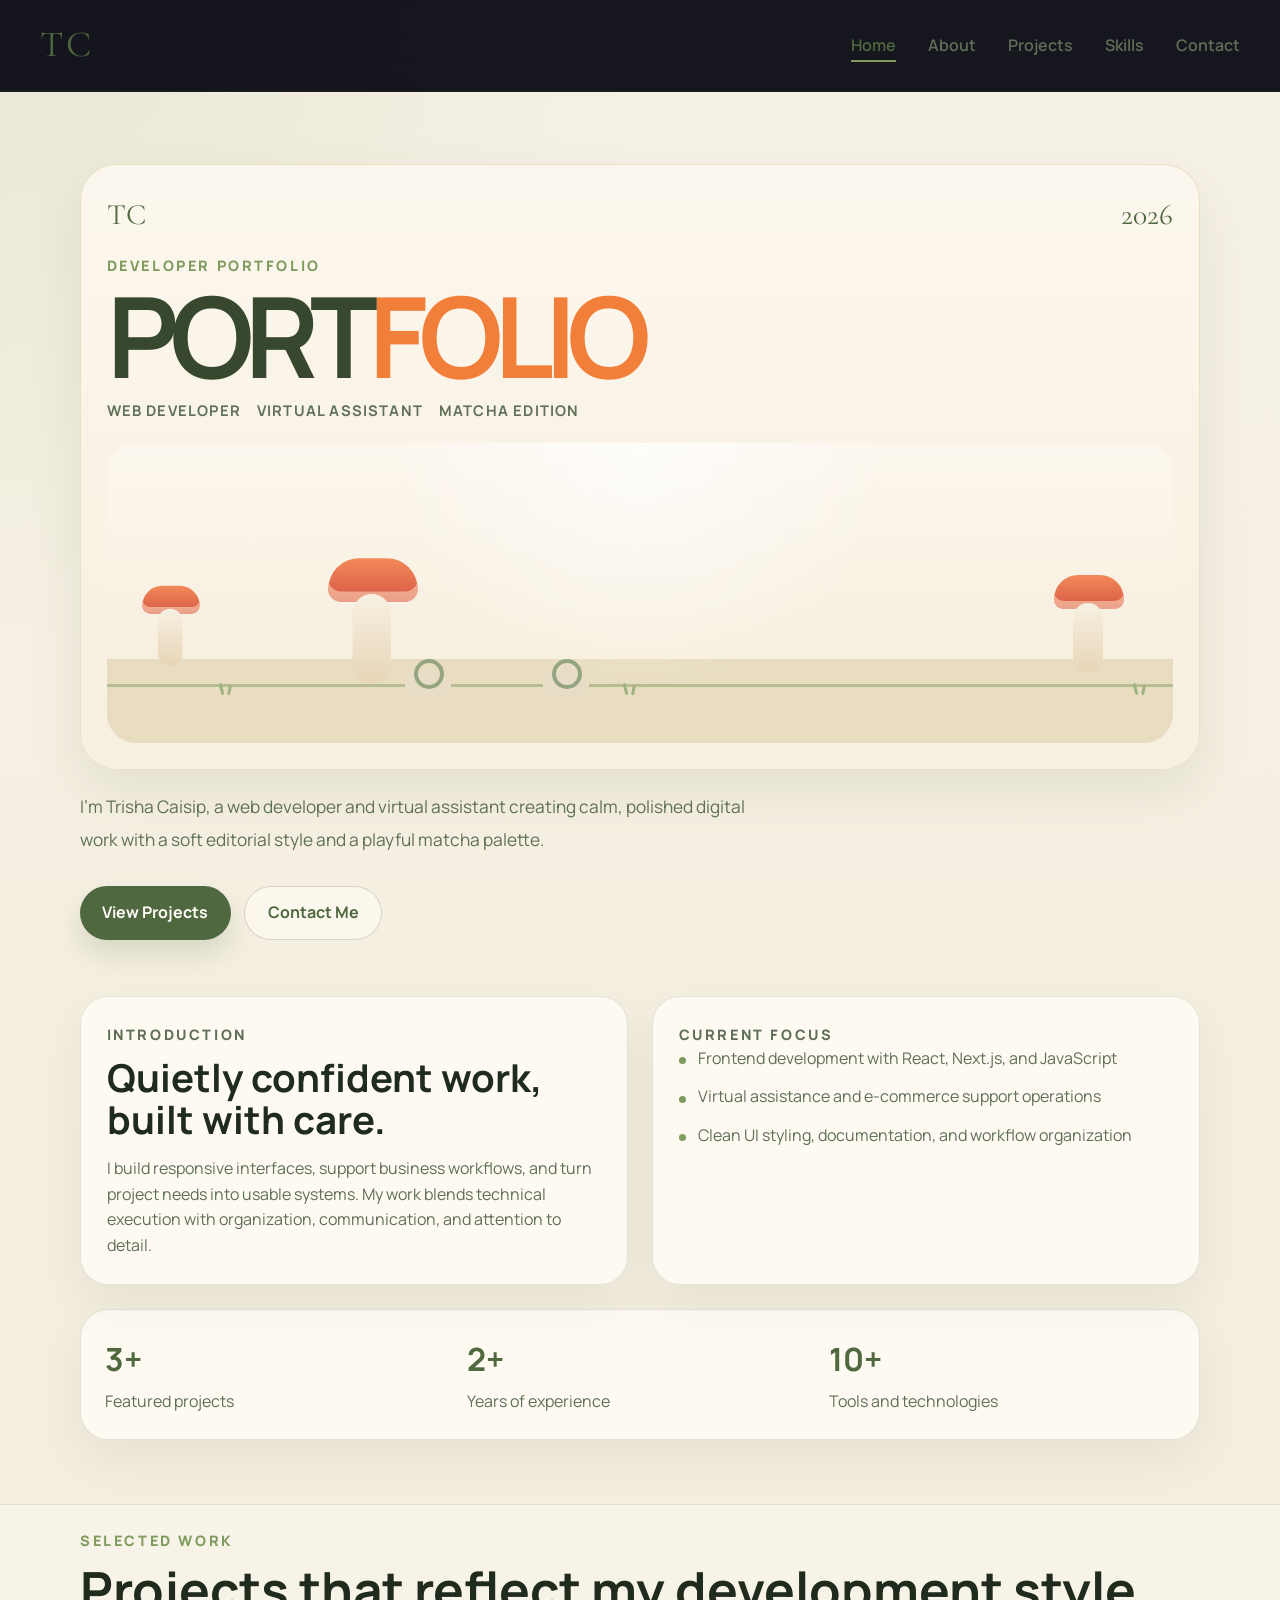
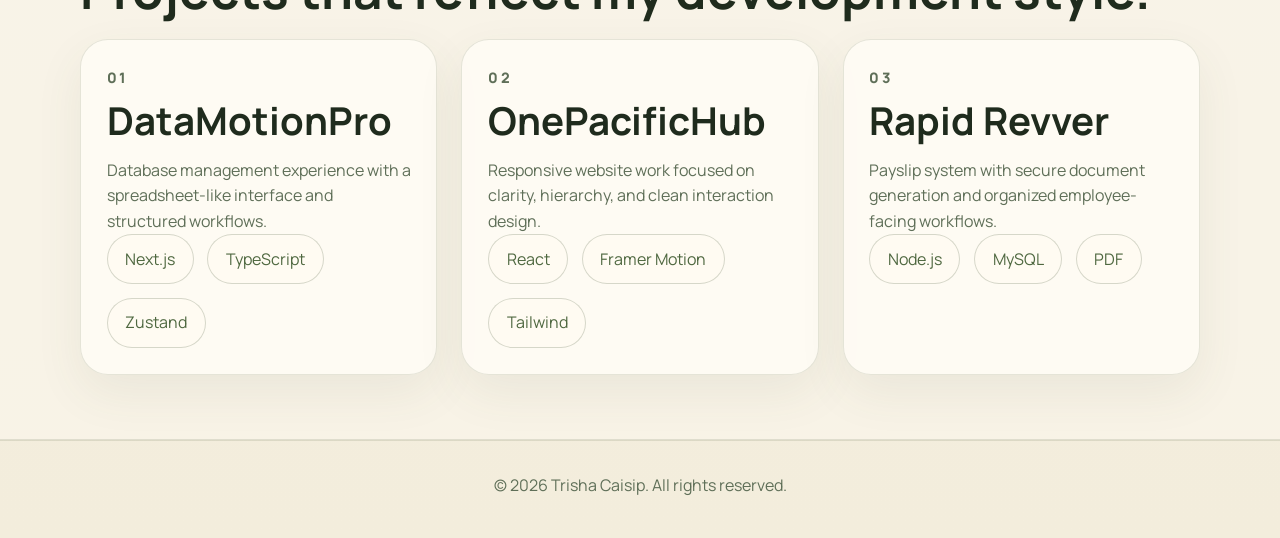
==== commit 32b3532c: "Restore matcha homepage design" ====
--- a/index.html
+++ b/index.html
@@ -5,10 +5,13 @@
     <meta name="viewport" content="width=device-width, initial-scale=1.0">
     <title>Trisha Caisip - Web Developer Portfolio</title>
     <link rel="icon" type="image/png" href="FAVICON.png">
+    <link rel="preconnect" href="https://fonts.googleapis.com">
+    <link rel="preconnect" href="https://fonts.gstatic.com" crossorigin>
+    <link href="https://fonts.googleapis.com/css2?family=Cormorant+Garamond:wght@500;600;700&family=Manrope:wght@400;500;600;700;800&display=swap" rel="stylesheet">
     <link rel="stylesheet" href="css/style.css">
     <link rel="stylesheet" href="https://cdnjs.cloudflare.com/ajax/libs/font-awesome/6.4.0/css/all.min.css">
 </head>
-<body>
+<body class="portfolio-theme home-page">
     <nav class="navbar">
         <div class="nav-container">
             <a href="index.html" class="logo">TC</a>
@@ -27,132 +30,135 @@
         </div>
     </nav>
 
-    <section class="hero">
-        <div class="hero-content">
-            <div class="hero-text">
-                <h1 class="hero-title">
-                    Hi, I'm <span class="highlight">Trisha Caisip</span>
-                </h1>
-                <h2 class="hero-subtitle">Web Developer & Virtual Assistant</h2>
-                <p class="hero-description">
-                    I build modern web applications and provide professional virtual assistance. 
-                    Specializing in React, Next.js, and full-stack development with a passion for creating 
-                    user-friendly experiences.
-                </p>
-                <div class="hero-buttons">
-                    <a href="projects.html" class="btn btn-primary">View My Work</a>
-                    <a href="contact.html" class="btn btn-secondary">Get In Touch</a>
+    <main class="site-shell">
+        <section class="page-hero home-hero">
+            <div class="page-hero-inner">
+                <div class="home-poster reveal-card">
+                    <div class="poster-topline">
+                        <span>TC</span>
+                        <span>2026</span>
+                    </div>
+
+                    <div class="poster-heading">
+                        <p class="page-eyebrow">Developer Portfolio</p>
+                        <h1 class="poster-title">
+                            <span class="poster-dark">PORT</span><span class="poster-accent">FOLIO</span>
+                        </h1>
+                        <div class="poster-meta">
+                            <span>Web Developer</span>
+                            <span>Virtual Assistant</span>
+                            <span>Matcha Edition</span>
+                        </div>
+                    </div>
+
+                    <div class="poster-scene">
+                        <img src="images/dog-chibi-walk.gif" alt="Chibi dog walking animation" class="dog-walk-gif">
+                        <div class="mushroom mushroom-left"></div>
+                        <div class="mushroom mushroom-center"></div>
+                        <div class="mushroom mushroom-right"></div>
+                        <div class="snail snail-left"></div>
+                        <div class="snail snail-center"></div>
+                        <div class="grass grass-left"></div>
+                        <div class="grass grass-center"></div>
+                        <div class="grass grass-right"></div>
+                    </div>
                 </div>
-                <div class="social-links">
-                    <a href="https://github.com/Txshaa90" target="_blank" rel="noopener noreferrer" class="social-link">
-                        <i class="fab fa-github"></i>
-                    </a>
-                    <a href="https://linkedin.com" target="_blank" rel="noopener noreferrer" class="social-link">
-                        <i class="fab fa-linkedin"></i>
-                    </a>
-                    <a href="mailto:trishacaisipl@gmail.com" class="social-link">
-                        <i class="fas fa-envelope"></i>
-                    </a>
-                </div>
-            </div>
-            <div class="hero-image">
-                <div class="image-wrapper">
-                    <div class="floating-card card-1">
-                        <i class="fas fa-code"></i>
-                        <span>React</span>
-                    </div>
-                    <div class="floating-card card-2">
-                        <i class="fas fa-database"></i>
-                        <span>MySQL</span>
-                    </div>
-                    <div class="floating-card card-3">
-                        <i class="fab fa-node-js"></i>
-                        <span>Node.js</span>
+
+                <div class="home-summary">
+                    <p class="page-intro">
+                        I'm Trisha Caisip, a web developer and virtual assistant creating calm, polished digital work with a soft editorial style and a playful matcha palette.
+                    </p>
+                    <div class="hero-actions">
+                        <a href="projects.html" class="btn btn-primary">View Projects</a>
+                        <a href="contact.html" class="btn btn-secondary">Contact Me</a>
                     </div>
                 </div>
             </div>
-        </div>
-        <div class="scroll-indicator">
-            <span>Scroll Down</span>
-            <i class="fas fa-chevron-down"></i>
-        </div>
-    </section>
+        </section>
 
-    <section class="featured-projects">
-        <div class="container">
-            <h2 class="section-title">Featured Projects</h2>
-            <p class="section-subtitle">Check out some of my recent work</p>
-            
-            <div class="projects-grid">
-                <div class="project-card">
-                    <div class="project-image" style="background: linear-gradient(135deg, #667eea 0%, #764ba2 100%); display: flex; align-items: center; justify-content: center; position: relative;">
-                        <div style="text-align: center; color: white; z-index: 1;">
-                            <i class="fas fa-database" style="font-size: 4rem; margin-bottom: 1rem; opacity: 0.9;"></i>
-                            <h3 style="font-size: 1.5rem; font-weight: 700; margin: 0;">DataMotionPro</h3>
-                        </div>
-                        <div class="project-overlay">
-                            <a href="projects.html" class="project-link">View Details</a>
-                        </div>
+        <section class="content-section">
+            <div class="container">
+                <div class="editorial-grid">
+                    <article class="feature-panel reveal-card">
+                        <p class="section-kicker">Introduction</p>
+                        <h2>Quietly confident work, built with care.</h2>
+                        <p>
+                            I build responsive interfaces, support business workflows, and turn project needs into usable systems.
+                            My work blends technical execution with organization, communication, and attention to detail.
+                        </p>
+                    </article>
+
+                    <article class="feature-panel reveal-card">
+                        <p class="section-kicker">Current Focus</p>
+                        <ul class="clean-list">
+                            <li>Frontend development with React, Next.js, and JavaScript</li>
+                            <li>Virtual assistance and e-commerce support operations</li>
+                            <li>Clean UI styling, documentation, and workflow organization</li>
+                        </ul>
+                    </article>
+                </div>
+
+                <div class="stats-strip reveal-card">
+                    <div class="stat-item">
+                        <strong>3+</strong>
+                        <span>Featured projects</span>
                     </div>
-                    <div class="project-info">
+                    <div class="stat-item">
+                        <strong>2+</strong>
+                        <span>Years of experience</span>
+                    </div>
+                    <div class="stat-item">
+                        <strong>10+</strong>
+                        <span>Tools and technologies</span>
+                    </div>
+                </div>
+            </div>
+        </section>
+
+        <section class="content-section section-soft">
+            <div class="container">
+                <div class="section-heading-block">
+                    <p class="section-kicker">Selected Work</p>
+                    <h2>Projects that reflect my development style.</h2>
+                </div>
+
+                <div class="card-grid card-grid-three">
+                    <article class="soft-card reveal-card">
+                        <p class="card-number">01</p>
                         <h3>DataMotionPro</h3>
-                        <p>Full-stack database management application with spreadsheet-like interface</p>
-                        <div class="project-tags">
+                        <p>Database management experience with a spreadsheet-like interface and structured workflows.</p>
+                        <div class="tag-row">
                             <span class="tag">Next.js</span>
                             <span class="tag">TypeScript</span>
                             <span class="tag">Zustand</span>
                         </div>
-                    </div>
-                </div>
+                    </article>
 
-                <div class="project-card">
-                    <div class="project-image" style="background: linear-gradient(135deg, #f093fb 0%, #f5576c 100%); display: flex; align-items: center; justify-content: center; position: relative;">
-                        <div style="text-align: center; color: white; z-index: 1;">
-                            <i class="fas fa-globe" style="font-size: 4rem; margin-bottom: 1rem; opacity: 0.9;"></i>
-                            <h3 style="font-size: 1.5rem; font-weight: 700; margin: 0;">OnePacificHub</h3>
-                        </div>
-                        <div class="project-overlay">
-                            <a href="projects.html" class="project-link">View Details</a>
-                        </div>
-                    </div>
-                    <div class="project-info">
-                        <h3>OnePacificHub Website</h3>
-                        <p>Modern responsive website with smooth animations and professional design</p>
-                        <div class="project-tags">
+                    <article class="soft-card reveal-card">
+                        <p class="card-number">02</p>
+                        <h3>OnePacificHub</h3>
+                        <p>Responsive website work focused on clarity, hierarchy, and clean interaction design.</p>
+                        <div class="tag-row">
                             <span class="tag">React</span>
                             <span class="tag">Framer Motion</span>
                             <span class="tag">Tailwind</span>
                         </div>
-                    </div>
-                </div>
+                    </article>
 
-                <div class="project-card">
-                    <div class="project-image" style="background: linear-gradient(135deg, #4facfe 0%, #00f2fe 100%); display: flex; align-items: center; justify-content: center; position: relative;">
-                        <div style="text-align: center; color: white; z-index: 1;">
-                            <i class="fas fa-file-invoice-dollar" style="font-size: 4rem; margin-bottom: 1rem; opacity: 0.9;"></i>
-                            <h3 style="font-size: 1.5rem; font-weight: 700; margin: 0;">Payslip System</h3>
-                        </div>
-                        <div class="project-overlay">
-                            <a href="projects.html" class="project-link">View Details</a>
-                        </div>
-                    </div>
-                    <div class="project-info">
-                        <h3>Rapid Revver Payslip System</h3>
-                        <p>Employee payroll management system with PDF generation</p>
-                        <div class="project-tags">
-                            <span class="tag">React</span>
+                    <article class="soft-card reveal-card">
+                        <p class="card-number">03</p>
+                        <h3>Rapid Revver</h3>
+                        <p>Payslip system with secure document generation and organized employee-facing workflows.</p>
+                        <div class="tag-row">
                             <span class="tag">Node.js</span>
                             <span class="tag">MySQL</span>
+                            <span class="tag">PDF</span>
                         </div>
-                    </div>
+                    </article>
                 </div>
             </div>
-
-            <div class="view-all">
-                <a href="projects.html" class="btn btn-outline">View All Projects</a>
-            </div>
-        </div>
-    </section>
+        </section>
+    </main>
 
     <footer class="footer">
         <div class="container">
--- a/css/style.css
+++ b/css/style.css
@@ -5,61 +5,77 @@
 }
 
 :root {
-    --primary-color: #ffffff;
-    --secondary-color: #cccccc;
-    --accent-color: #888888;
-    --dark-bg: #000000;
-    --darker-bg: #000000;
-    --card-bg: #0a0a0a;
-    --text-primary: #ffffff;
-    --text-secondary: #888888;
-    --border-color: #1a1a1a;
+    --bg-main: #f6f1e6;
+    --bg-soft: #fbf7ef;
+    --bg-panel: rgba(255, 252, 245, 0.86);
+    --bg-panel-strong: #fffaf1;
+    --text-main: #1f2b1d;
+    --text-soft: #5f6f58;
+    --line: rgba(70, 89, 55, 0.14);
+    --line-strong: rgba(70, 89, 55, 0.22);
+    --accent: #7f9b5d;
+    --accent-deep: #4f6840;
+    --shadow: 0 18px 48px rgba(76, 93, 60, 0.08);
+}
+
+html {
+    scroll-behavior: smooth;
 }
 
 body {
-    font-family: 'Inter', 'Segoe UI', Tahoma, Geneva, Verdana, sans-serif;
-    background-color: var(--dark-bg);
-    color: var(--text-primary);
+    font-family: 'Manrope', 'Segoe UI', Tahoma, Geneva, Verdana, sans-serif;
+    color: var(--text-main);
     line-height: 1.6;
     overflow-x: hidden;
 }
 
+body.portfolio-theme {
+    background:
+        radial-gradient(circle at top left, rgba(170, 191, 140, 0.18), transparent 26%),
+        linear-gradient(180deg, var(--bg-main) 0%, #f3eddc 100%);
+}
+
+a {
+    color: inherit;
+}
+
 .container {
-    max-width: 1200px;
+    width: min(1120px, calc(100% - 2rem));
     margin: 0 auto;
-    padding: 0 20px;
-}
-
-/* Navbar */
+}
+
 .navbar {
     position: fixed;
     top: 0;
     width: 100%;
-    background: rgba(0, 0, 0, 0.98);
-    backdrop-filter: blur(10px);
     z-index: 1000;
-    border-bottom: 1px solid var(--border-color);
+    background: rgba(246, 241, 230, 0.9);
+    backdrop-filter: blur(14px);
+    border-bottom: 1px solid var(--line);
+    transition: background 0.25s ease, box-shadow 0.25s ease;
+}
+
+.navbar.scrolled {
+    background: rgba(250, 246, 237, 0.98);
+    box-shadow: 0 12px 34px rgba(69, 85, 52, 0.08);
 }
 
 .nav-container {
-    max-width: 1200px;
+    width: min(1200px, calc(100% - 2rem));
     margin: 0 auto;
-    padding: 1rem 2rem;
+    padding: 1rem 0;
     display: flex;
+    align-items: center;
     justify-content: space-between;
-    align-items: center;
+    gap: 2rem;
 }
 
 .logo {
-    font-size: 1.8rem;
-    font-weight: 700;
-    color: var(--text-primary);
     text-decoration: none;
-    transition: all 0.3s;
-}
-
-.logo:hover {
-    color: var(--text-secondary);
+    font-family: 'Cormorant Garamond', serif;
+    font-size: 2.3rem;
+    color: var(--accent-deep);
+    letter-spacing: 0.08em;
 }
 
 .nav-menu {
@@ -69,32 +85,34 @@
 }
 
 .nav-link {
-    color: var(--text-secondary);
+    position: relative;
     text-decoration: none;
-    font-weight: 500;
-    transition: color 0.3s;
-    position: relative;
+    color: var(--text-soft);
+    font-weight: 600;
+    transition: color 0.25s ease;
 }
 
 .nav-link::after {
     content: '';
     position: absolute;
-    bottom: -5px;
     left: 0;
-    width: 0;
+    bottom: -0.4rem;
+    width: 100%;
     height: 2px;
-    background: var(--text-primary);
-    transition: width 0.3s;
+    transform: scaleX(0);
+    transform-origin: left;
+    background: var(--accent);
+    transition: transform 0.25s ease;
 }
 
 .nav-link:hover,
 .nav-link.active {
-    color: var(--text-primary);
+    color: var(--accent-deep);
 }
 
 .nav-link:hover::after,
 .nav-link.active::after {
-    width: 100%;
+    transform: scaleX(1);
 }
 
 .hamburger {
@@ -105,409 +123,709 @@
 
 .bar {
     width: 25px;
-    height: 3px;
-    background-color: var(--text-primary);
+    height: 2px;
     margin: 3px 0;
+    background: var(--accent-deep);
     transition: 0.3s;
 }
 
-/* Hero Section */
-.hero {
-    min-height: 100vh;
+.site-shell {
+    padding-top: 5.75rem;
+}
+
+.page-hero {
+    padding: 3rem 0 2rem;
+}
+
+.page-hero-inner {
+    width: min(1120px, calc(100% - 2rem));
+    margin: 0 auto;
+}
+
+.home-hero {
+    padding-top: 4.5rem;
+}
+
+.inner-hero {
+    padding-top: 3.75rem;
+}
+
+.page-eyebrow,
+.section-kicker,
+.card-number,
+.timeline-clean-meta,
+.project-type-clean {
+    color: var(--accent);
+    font-size: 0.9rem;
+    font-weight: 800;
+    letter-spacing: 0.18em;
+    text-transform: uppercase;
+}
+
+.mega-title {
     display: flex;
+    flex-direction: column;
+    font-size: clamp(4.25rem, 16vw, 8.8rem);
+    line-height: 0.88;
+    letter-spacing: -0.07em;
+    color: var(--text-main);
+    margin: 1rem 0 1.4rem;
+}
+
+.page-title {
+    max-width: 15ch;
+    font-size: clamp(2.8rem, 8vw, 4.8rem);
+    line-height: 0.98;
+    letter-spacing: -0.05em;
+    margin: 1rem 0 1.1rem;
+}
+
+.page-intro {
+    max-width: 44rem;
+    color: var(--text-soft);
+    font-size: 1.08rem;
+    line-height: 1.9;
+}
+
+.pill-row,
+.tag-row,
+.hero-actions {
+    display: flex;
+    flex-wrap: wrap;
+    gap: 0.85rem;
+}
+
+.pill-row {
+    margin-top: 1.8rem;
+}
+
+.pill,
+.tag {
+    display: inline-flex;
     align-items: center;
-    justify-content: center;
-    padding: 100px 20px 50px;
+    padding: 0.7rem 1.1rem;
+    border-radius: 999px;
+    border: 1px solid var(--line-strong);
+    background: rgba(255, 251, 242, 0.88);
+    color: var(--accent-deep);
+    text-decoration: none;
+}
+
+.hero-actions {
+    margin-top: 1.8rem;
+}
+
+.home-poster {
+    border-radius: 2.25rem;
+    border: 1px solid rgba(233, 223, 197, 0.95);
+    background: linear-gradient(180deg, #fcf7ee 0%, #f7efdf 100%);
+    padding: 1.6rem;
+    box-shadow: 0 22px 50px rgba(107, 124, 80, 0.12);
+}
+
+.poster-topline {
+    display: flex;
+    justify-content: space-between;
+    align-items: center;
+    margin-bottom: 1rem;
+    color: var(--accent-deep);
+    font-family: 'Cormorant Garamond', serif;
+    font-size: 1.85rem;
+}
+
+.poster-heading {
+    margin-bottom: 1.25rem;
+}
+
+.poster-title {
+    font-size: clamp(4rem, 14vw, 7rem);
+    line-height: 0.9;
+    letter-spacing: -0.08em;
+    margin: 0.55rem 0 0.8rem;
+}
+
+.poster-dark {
+    color: #38482f;
+}
+
+.poster-accent {
+    color: #f27f39;
+}
+
+.poster-meta {
+    display: flex;
+    flex-wrap: wrap;
+    gap: 1rem;
+    color: var(--text-soft);
+    font-size: 0.92rem;
+    font-weight: 700;
+    letter-spacing: 0.08em;
+    text-transform: uppercase;
+}
+
+.poster-scene {
     position: relative;
-    background: linear-gradient(135deg, var(--darker-bg) 0%, var(--dark-bg) 100%);
-}
-
-.hero::before {
+    height: 300px;
+    overflow: hidden;
+    border-radius: 1.8rem;
+    background:
+        radial-gradient(circle at 50% 0%, rgba(255, 255, 255, 0.72), transparent 40%),
+        linear-gradient(180deg, #fcf7ee 0%, #f7efdf 72%, #e8ddc1 72%, #e8ddc1 100%);
+}
+
+.poster-scene::before {
     content: '';
     position: absolute;
-    top: 0;
     left: 0;
     right: 0;
-    bottom: 0;
-    background: radial-gradient(circle at 20% 50%, rgba(255, 255, 255, 0.03) 0%, transparent 50%),
-                radial-gradient(circle at 80% 80%, rgba(255, 255, 255, 0.03) 0%, transparent 50%);
-    pointer-events: none;
-}
-
-.hero-content {
-    max-width: 1200px;
-    margin: 0 auto;
-    display: grid;
-    grid-template-columns: 1fr 1fr;
-    gap: 4rem;
-    align-items: center;
-    position: relative;
-    z-index: 1;
-}
-
-.hero-title {
-    font-size: 4.5rem;
-    font-weight: 900;
-    margin-bottom: 1rem;
-    line-height: 1.1;
-    letter-spacing: -0.02em;
-}
-
-.highlight {
-    color: var(--text-primary);
-    position: relative;
-    display: inline-block;
-}
-
-.highlight::after {
+    bottom: 56px;
+    height: 3px;
+    background: rgba(145, 164, 108, 0.55);
+}
+
+.dog-walk-gif {
+    position: absolute;
+    bottom: 28px;
+    left: -160px;
+    width: 180px;
+    height: auto;
+    z-index: 5;
+    animation: walkAcross 10s linear infinite;
+}
+
+.mushroom,
+.snail,
+.grass {
+    position: absolute;
+    bottom: 48px;
+}
+
+.mushroom {
+    width: 92px;
+    height: 120px;
+}
+
+.mushroom::before,
+.mushroom::after {
+    content: '';
+    position: absolute;
+}
+
+.mushroom::before {
+    top: 0;
+    left: 11px;
+    width: 70px;
+    height: 34px;
+    border-radius: 60px 60px 24px 24px;
+    background: linear-gradient(180deg, #f28a58 0%, #d75846 100%);
+    box-shadow: inset 0 -8px 0 rgba(255, 234, 205, 0.5);
+}
+
+.mushroom::after {
+    left: 30px;
+    top: 28px;
+    width: 30px;
+    height: 70px;
+    border-radius: 18px;
+    background: linear-gradient(180deg, #f7f0e2 0%, #e7d5b6 100%);
+}
+
+.mushroom-left {
+    left: 18px;
+    transform: scale(0.82);
+}
+
+.mushroom-center {
+    left: 220px;
+    transform: scale(1.28);
+}
+
+.mushroom-right {
+    right: 38px;
+}
+
+.snail {
+    width: 46px;
+    height: 26px;
+    border-radius: 20px 20px 12px 12px;
+    background: #e8dec8;
+}
+
+.snail::before {
+    content: '';
+    position: absolute;
+    left: 9px;
+    bottom: 6px;
+    width: 22px;
+    height: 22px;
+    border-radius: 50%;
+    border: 4px solid #95a57f;
+}
+
+.snail-left {
+    left: 298px;
+}
+
+.snail-center {
+    left: 436px;
+}
+
+.grass {
+    width: 34px;
+    height: 14px;
+}
+
+.grass::before,
+.grass::after {
     content: '';
     position: absolute;
     bottom: 0;
-    left: 0;
+    width: 3px;
+    background: #9fb381;
+    border-radius: 999px;
+}
+
+.grass::before {
+    left: 9px;
+    height: 12px;
+    transform: rotate(-14deg);
+}
+
+.grass::after {
+    left: 17px;
+    height: 10px;
+    transform: rotate(12deg);
+}
+
+.grass-left {
+    left: 104px;
+}
+
+.grass-center {
+    left: 508px;
+}
+
+.grass-right {
+    right: 14px;
+}
+
+.home-summary {
+    margin-top: 1.35rem;
+}
+
+.dog-sticker,
+.about-dog-accent {
+    position: absolute;
+    right: -12px;
+    bottom: -18px;
+    width: clamp(92px, 16vw, 130px);
+    padding: 0.45rem;
+    border-radius: 1.25rem;
+    background: rgba(255, 250, 241, 0.9);
+    border: 1px solid var(--line-strong);
+    box-shadow: 0 16px 30px rgba(79, 104, 64, 0.14);
+    animation: floatSticker 4.2s ease-in-out infinite;
+}
+
+.dog-gif {
+    display: block;
     width: 100%;
-    height: 3px;
-    background: var(--text-primary);
-    animation: expandWidth 1s ease-out 0.5s both;
-}
-
-@keyframes expandWidth {
-    from {
-        width: 0;
-    }
-    to {
-        width: 100%;
-    }
-}
-
-.hero-subtitle {
-    font-size: 1.5rem;
-    color: var(--text-secondary);
-    margin-bottom: 1.5rem;
-    font-weight: 400;
-}
-
-.hero-description {
-    font-size: 1.1rem;
-    color: var(--text-secondary);
-    margin-bottom: 2rem;
-    line-height: 1.8;
-}
-
-.hero-buttons {
-    display: flex;
-    gap: 1rem;
-    margin-bottom: 2rem;
+    height: auto;
 }
 
 .btn {
-    padding: 0.875rem 2rem;
-    border-radius: 8px;
-    text-decoration: none;
-    font-weight: 600;
-    transition: all 0.4s cubic-bezier(0.175, 0.885, 0.32, 1.275);
-    display: inline-block;
-    border: 2px solid transparent;
-    transform-style: preserve-3d;
-    position: relative;
-}
-
-.btn-primary {
-    background: var(--text-primary);
-    color: var(--dark-bg);
-}
-
-.btn-primary:hover {
-    transform: translateY(-5px) rotateX(10deg) scale(1.05);
-    box-shadow: 0 15px 40px rgba(255, 255, 255, 0.4);
-    background: var(--text-secondary);
-}
-
-.btn-primary:active {
-    transform: translateY(-2px) rotateX(5deg) scale(1.02);
-}
-
-.btn-secondary {
-    background: transparent;
-    color: var(--text-primary);
-    border: 2px solid var(--text-primary);
-}
-
-.btn-secondary:hover {
-    background: var(--text-primary);
-    color: var(--dark-bg);
-    transform: translateY(-5px) rotateX(10deg) scale(1.05);
-    box-shadow: 0 15px 40px rgba(255, 255, 255, 0.3);
-}
-
-.btn-secondary:active {
-    transform: translateY(-2px) rotateX(5deg) scale(1.02);
-}
-
-.btn-outline {
-    background: transparent;
-    color: var(--text-primary);
-    border: 2px solid var(--text-primary);
-    padding: 0.75rem 2rem;
-}
-
-.btn-outline:hover {
-    background: var(--text-primary);
-    color: var(--dark-bg);
-    transform: translateY(-5px) rotateX(10deg) scale(1.05);
-    box-shadow: 0 15px 40px rgba(255, 255, 255, 0.3);
-}
-
-.social-links {
-    display: flex;
-    gap: 1rem;
-}
-
-.social-link {
-    width: 50px;
-    height: 50px;
-    background: var(--card-bg);
-    border: 1px solid var(--border-color);
-    border-radius: 10px;
-    display: flex;
+    display: inline-flex;
     align-items: center;
     justify-content: center;
-    color: var(--text-primary);
-    font-size: 1.3rem;
-    transition: all 0.3s;
-}
-
-.social-link:hover {
-    background: var(--text-primary);
-    color: var(--dark-bg);
-    border-color: var(--text-primary);
-    transform: translateY(-3px);
-    box-shadow: 0 5px 20px rgba(255, 255, 255, 0.3);
-}
-
-/* Hero Image */
-.hero-image {
+    min-height: 48px;
+    padding: 0.85rem 1.4rem;
+    border-radius: 999px;
+    text-decoration: none;
+    font-weight: 700;
+    transition: transform 0.25s ease, box-shadow 0.25s ease, background 0.25s ease, color 0.25s ease, border-color 0.25s ease;
+}
+
+.btn:hover {
+    transform: translateY(-2px);
+}
+
+.btn-primary {
+    background: var(--accent-deep);
+    color: #fffdf8;
+    box-shadow: 0 14px 28px rgba(79, 104, 64, 0.18);
+}
+
+.btn-primary:hover {
+    background: var(--accent);
+}
+
+.btn-secondary {
+    background: rgba(255, 250, 241, 0.72);
+    border: 1px solid var(--line-strong);
+    color: var(--accent-deep);
+}
+
+.content-section {
+    padding: 1.5rem 0 4rem;
+}
+
+.section-soft {
+    background: rgba(255, 252, 245, 0.36);
+    border-top: 1px solid var(--line);
+    border-bottom: 1px solid var(--line);
+}
+
+.editorial-grid {
+    display: grid;
+    grid-template-columns: repeat(2, minmax(0, 1fr));
+    gap: 1.5rem;
+}
+
+.editorial-grid-wide {
+    align-items: start;
+}
+
+.about-grid {
+    grid-template-columns: minmax(280px, 0.8fr) repeat(2, minmax(0, 1fr));
+}
+
+.feature-panel,
+.soft-card,
+.project-panel,
+.timeline-panel,
+.stats-strip {
+    border: 1px solid var(--line);
+    background: var(--bg-panel);
+    box-shadow: var(--shadow);
+}
+
+.feature-panel,
+.soft-card,
+.project-panel,
+.timeline-panel {
+    border-radius: 1.75rem;
+    padding: 1.6rem;
+}
+
+.feature-panel h2,
+.soft-card h3,
+.project-panel h2,
+.timeline-panel h2 {
+    font-size: clamp(1.7rem, 4vw, 2.4rem);
+    line-height: 1.08;
+    margin: 0.7rem 0 1rem;
+}
+
+.feature-panel p,
+.soft-card p,
+.project-panel p,
+.timeline-panel p,
+.contact-list-clean p,
+.clean-list li {
+    color: var(--text-soft);
+}
+
+.feature-panel p + p {
+    margin-top: 1rem;
+}
+
+.photo-panel {
+    overflow: visible;
+}
+
+.about-photo-wrap {
     position: relative;
-    height: 500px;
-}
-
-.image-wrapper {
+    margin-top: 1rem;
+}
+
+.about-photo {
+    display: block;
+    width: 100%;
+    aspect-ratio: 4 / 5;
+    object-fit: cover;
+    border-radius: 1.5rem;
+    border: 1px solid var(--line);
+    box-shadow: 0 16px 36px rgba(74, 92, 57, 0.1);
+}
+
+.clean-list {
+    list-style: none;
+}
+
+.clean-list li {
     position: relative;
+    padding-left: 1.2rem;
+}
+
+.clean-list li + li {
+    margin-top: 0.8rem;
+}
+
+.clean-list li::before {
+    content: '';
+    position: absolute;
+    left: 0;
+    top: 0.7rem;
+    width: 7px;
+    height: 7px;
+    border-radius: 50%;
+    background: var(--accent);
+}
+
+.stats-strip {
+    display: grid;
+    grid-template-columns: repeat(3, minmax(0, 1fr));
+    gap: 1rem;
+    margin-top: 1.5rem;
+    padding: 1.5rem;
+    border-radius: 1.75rem;
+}
+
+.stat-item strong {
+    display: block;
+    font-size: 2rem;
+    color: var(--accent-deep);
+    margin-bottom: 0.25rem;
+}
+
+.stat-item span {
+    color: var(--text-soft);
+}
+
+.section-heading-block {
+    margin-bottom: 1.5rem;
+}
+
+.section-heading-block h2 {
+    font-size: clamp(2rem, 5vw, 3.2rem);
+    line-height: 1.02;
+    margin-top: 0.7rem;
+}
+
+.card-grid {
+    display: grid;
+    grid-template-columns: repeat(auto-fit, minmax(250px, 1fr));
+    gap: 1.5rem;
+}
+
+.card-grid-three {
+    grid-template-columns: repeat(3, minmax(0, 1fr));
+}
+
+.soft-card {
+    min-height: 250px;
+}
+
+.stack-layout {
+    display: grid;
+    gap: 1.5rem;
+}
+
+.project-panel-top {
+    display: flex;
+    align-items: flex-start;
+    justify-content: space-between;
+    gap: 1rem;
+    margin-bottom: 1rem;
+}
+
+.project-copy {
+    margin-bottom: 1rem;
+}
+
+.timeline-clean {
+    display: grid;
+    gap: 1.25rem;
+}
+
+.timeline-clean-item {
+    display: grid;
+    grid-template-columns: 180px minmax(0, 1fr);
+    gap: 1.25rem;
+    padding-top: 1.25rem;
+    border-top: 1px solid var(--line);
+}
+
+.timeline-clean-item:first-child {
+    padding-top: 0;
+    border-top: none;
+}
+
+.timeline-clean-item h3 {
+    font-size: 1.2rem;
+    margin-bottom: 0.25rem;
+}
+
+.timeline-role {
+    margin-bottom: 0.45rem;
+}
+
+.contact-layout {
+    display: grid;
+    grid-template-columns: 0.9fr 1.1fr;
+    gap: 1.5rem;
+}
+
+.contact-list-clean {
+    display: grid;
+    gap: 1rem;
+    margin: 1rem 0 1.5rem;
+}
+
+.contact-list-clean h3 {
+    font-size: 0.95rem;
+    letter-spacing: 0.08em;
+    text-transform: uppercase;
+    color: var(--accent-deep);
+    margin-bottom: 0.2rem;
+}
+
+.link-tag:hover {
+    background: var(--accent-deep);
+    color: #fffdf8;
+}
+
+.large-gap {
+    gap: 0.7rem;
+}
+
+.clean-form {
+    margin-top: 1rem;
+}
+
+.form-group {
+    margin-bottom: 1rem;
+}
+
+.form-group label {
+    display: block;
+    margin-bottom: 0.45rem;
+    font-weight: 600;
+    color: var(--accent-deep);
+}
+
+.form-group input,
+.form-group textarea {
     width: 100%;
-    height: 100%;
-}
-
-.floating-card {
-    position: absolute;
-    background: var(--card-bg);
-    padding: 1.5rem;
-    border-radius: 12px;
-    border: 1px solid var(--border-color);
-    display: flex;
-    align-items: center;
-    gap: 0.75rem;
-    box-shadow: 0 10px 30px rgba(0, 0, 0, 0.3);
-    animation: float 3s ease-in-out infinite;
-}
-
-.floating-card i {
-    font-size: 2rem;
-    background: linear-gradient(135deg, var(--primary-color), var(--secondary-color));
-    -webkit-background-clip: text;
-    -webkit-text-fill-color: transparent;
-    background-clip: text;
-}
-
-.floating-card span {
-    font-weight: 600;
-    font-size: 1.1rem;
-}
-
-.card-1 {
-    top: 10%;
-    left: 10%;
-    animation-delay: 0s;
-}
-
-.card-2 {
-    top: 50%;
-    right: 10%;
-    animation-delay: 1s;
-}
-
-.card-3 {
-    bottom: 10%;
-    left: 20%;
-    animation-delay: 2s;
-}
-
-@keyframes float {
+    border: 1px solid var(--line-strong);
+    border-radius: 1rem;
+    background: var(--bg-panel-strong);
+    padding: 0.95rem 1rem;
+    font: inherit;
+    color: var(--text-main);
+}
+
+.form-group textarea {
+    min-height: 160px;
+    resize: vertical;
+}
+
+.form-group input:focus,
+.form-group textarea:focus {
+    outline: none;
+    border-color: var(--accent);
+    box-shadow: 0 0 0 3px rgba(127, 155, 93, 0.12);
+}
+
+.submit-btn {
+    width: 100%;
+    border: none;
+    border-radius: 999px;
+    padding: 0.95rem 1.25rem;
+    background: var(--accent-deep);
+    color: #fffdf8;
+    font: inherit;
+    font-weight: 700;
+    cursor: pointer;
+    transition: transform 0.25s ease, background 0.25s ease;
+}
+
+.submit-btn:hover {
+    background: var(--accent);
+    transform: translateY(-2px);
+}
+
+.reveal-card {
+    transition: opacity 0.6s ease, transform 0.6s ease, box-shadow 0.25s ease;
+}
+
+.reveal-card:hover,
+.soft-card:hover,
+.project-panel:hover,
+.feature-panel:hover {
+    box-shadow: 0 22px 50px rgba(74, 92, 57, 0.11);
+}
+
+@keyframes floatPortrait {
     0%, 100% {
         transform: translateY(0);
     }
     50% {
-        transform: translateY(-20px);
-    }
-}
-
-.scroll-indicator {
-    position: absolute;
-    bottom: 30px;
-    left: 50%;
-    transform: translateX(-50%);
-    display: flex;
-    flex-direction: column;
-    align-items: center;
-    gap: 0.5rem;
-    color: var(--text-secondary);
-    animation: bounce 2s infinite;
-}
-
-@keyframes bounce {
+        transform: translateY(-8px);
+    }
+}
+
+@keyframes floatSticker {
     0%, 100% {
-        transform: translateX(-50%) translateY(0);
+        transform: translateY(0) rotate(0deg);
     }
     50% {
-        transform: translateX(-50%) translateY(-10px);
-    }
-}
-
-/* Featured Projects Section */
-.featured-projects {
-    padding: 100px 20px;
-    background: var(--dark-bg);
-}
-
-.section-title {
-    font-size: 2.5rem;
+        transform: translateY(-6px) rotate(-3deg);
+    }
+}
+
+@keyframes walkAcross {
+    0% {
+        transform: translateX(0);
+    }
+    100% {
+        transform: translateX(calc(100vw + 340px));
+    }
+}
+
+.footer {
+    padding: 2rem 0 2.5rem;
+    border-top: 1px solid var(--line);
+    background: transparent;
     text-align: center;
-    margin-bottom: 1rem;
-    color: var(--text-primary);
-}
-
-.section-subtitle {
-    text-align: center;
-    color: var(--text-secondary);
-    font-size: 1.1rem;
-    margin-bottom: 3rem;
-}
-
-.projects-grid {
-    display: grid;
-    grid-template-columns: repeat(auto-fit, minmax(320px, 1fr));
-    gap: 2rem;
-    margin-bottom: 3rem;
-    perspective: 1500px;
-}
-
-.project-card {
-    background: var(--card-bg);
-    border-radius: 12px;
-    overflow: hidden;
-    border: 1px solid var(--border-color);
-    transition: all 0.5s cubic-bezier(0.175, 0.885, 0.32, 1.275);
-    transform-style: preserve-3d;
-}
-
-.project-card:hover {
-    transform: translateY(-15px) rotateX(5deg) rotateY(-5deg) scale(1.02);
-    box-shadow: 0 30px 60px rgba(255, 255, 255, 0.15);
-    border-color: var(--text-primary);
-}
-
-.project-image {
-    height: 200px;
-    background: linear-gradient(135deg, var(--primary-color), var(--secondary-color));
-    position: relative;
-    overflow: hidden;
-}
-
-.project-overlay {
-    position: absolute;
-    top: 0;
-    left: 0;
-    right: 0;
-    bottom: 0;
-    background: rgba(0, 0, 0, 0.7);
-    display: flex;
-    align-items: center;
-    justify-content: center;
-    opacity: 0;
-    transition: opacity 0.3s;
-    z-index: 10;
-}
-
-.project-card:hover .project-overlay {
-    opacity: 1;
-}
-
-.project-link-btn {
-    padding: 0.625rem 1.25rem;
-    background: var(--text-primary);
-    color: var(--dark-bg);
-    text-decoration: none;
-    border-radius: 6px;
-    font-weight: 600;
-    display: flex;
-    align-items: center;
-    gap: 0.5rem;
-    transition: all 0.3s;
-}
-
-.project-link-btn:hover {
-    transform: translateY(-2px);
-    box-shadow: 0 5px 20px rgba(255, 255, 255, 0.4);
-    background: var(--text-secondary);
-}
-
-.project-info {
-    padding: 1.5rem;
-}
-
-.project-info h3 {
-    font-size: 1.5rem;
-    margin-bottom: 0.75rem;
-    color: var(--text-primary);
-}
-
-.project-info p {
-    color: var(--text-secondary);
-    margin-bottom: 1rem;
-    line-height: 1.6;
-}
-
-.project-tags {
-    display: flex;
-    gap: 0.5rem;
-    flex-wrap: wrap;
-}
-
-.tag {
-    padding: 0.375rem 0.875rem;
-    background: rgba(102, 126, 234, 0.1);
-    border: 1px solid var(--primary-color);
-    border-radius: 20px;
-    font-size: 0.85rem;
-    color: var(--primary-color);
-}
-
-.view-all {
-    text-align: center;
-    margin-top: 3rem;
-}
-
-/* Footer */
-.footer {
-    background: var(--darker-bg);
-    padding: 2rem;
-    text-align: center;
-    border-top: 1px solid var(--border-color);
 }
 
 .footer p {
-    color: var(--text-secondary);
-}
-
-/* Responsive */
+    color: var(--text-soft);
+}
+
+@media (max-width: 900px) {
+    .editorial-grid,
+    .about-grid,
+    .card-grid-three,
+    .contact-layout,
+    .timeline-clean-item {
+        grid-template-columns: 1fr;
+    }
+
+    .timeline-clean-item {
+        gap: 0.6rem;
+    }
+
+    .project-panel-top {
+        flex-direction: column;
+    }
+
+    .dog-sticker,
+    .about-dog-accent {
+        right: 12px;
+        bottom: 12px;
+    }
+
+    .poster-scene {
+        height: 240px;
+    }
+
+    .dog-walk-gif {
+        width: 144px;
+    }
+}
+
 @media (max-width: 768px) {
     .hamburger {
         display: flex;
@@ -515,168 +833,46 @@
 
     .nav-menu {
         position: fixed;
+        top: 72px;
         left: -100%;
-        top: 70px;
+        width: 100%;
         flex-direction: column;
-        background-color: var(--darker-bg);
-        width: 100%;
+        gap: 1.25rem;
+        background: rgba(246, 241, 230, 0.98);
+        padding: 1.5rem 1rem 2rem;
+        border-top: 1px solid var(--line);
+        transition: left 0.3s ease;
         text-align: center;
-        transition: 0.3s;
-        padding: 2rem 0;
-        border-top: 1px solid var(--border-color);
     }
 
     .nav-menu.active {
         left: 0;
     }
 
-    .hero-content {
+    .page-hero,
+    .content-section {
+        padding-left: 0;
+        padding-right: 0;
+    }
+
+    .mega-title {
+        font-size: clamp(3.8rem, 22vw, 5.8rem);
+    }
+
+    .page-title {
+        max-width: none;
+    }
+
+    .stats-strip {
         grid-template-columns: 1fr;
-        gap: 2rem;
-    }
-
-    .hero-title {
-        font-size: 2.5rem;
-    }
-
-    .hero-subtitle {
-        font-size: 1.2rem;
-    }
-
-    .hero-image {
-        height: 300px;
-    }
-
-    .hero-buttons {
+    }
+
+    .hero-actions {
         flex-direction: column;
-    }
-
-    .projects-grid {
-        grid-template-columns: 1fr;
-    }
-}
-
-/* Animated Portfolio Text Styles */
-@keyframes fadeInUp {
-    from {
-        opacity: 0;
-        transform: translateY(30px);
-    }
-    to {
-        opacity: 1;
-        transform: translateY(0);
-    }
-}
-
-@keyframes slideInLeft {
-    from {
-        opacity: 0;
-        transform: translateX(-50px);
-    }
-    to {
-        opacity: 1;
-        transform: translateX(0);
-    }
-}
-
-@keyframes float3D {
-    0%, 100% {
-        transform: translateY(0px) rotateX(0deg) rotateY(0deg);
-    }
-    25% {
-        transform: translateY(-15px) rotateX(5deg) rotateY(-5deg);
-    }
-    50% {
-        transform: translateY(-25px) rotateX(0deg) rotateY(5deg);
-    }
-    75% {
-        transform: translateY(-15px) rotateX(-5deg) rotateY(0deg);
-    }
-}
-
-@keyframes float3DReverse {
-    0%, 100% {
-        transform: translateY(0px) rotateX(0deg) rotateZ(0deg);
-    }
-    25% {
-        transform: translateY(-20px) rotateX(-5deg) rotateZ(3deg);
-    }
-    50% {
-        transform: translateY(-30px) rotateX(5deg) rotateZ(-3deg);
-    }
-    75% {
-        transform: translateY(-10px) rotateX(3deg) rotateZ(2deg);
-    }
-}
-
-@keyframes rotate3D {
-    0% {
-        transform: rotateY(0deg) rotateX(0deg);
-    }
-    50% {
-        transform: rotateY(180deg) rotateX(10deg);
-    }
-    100% {
-        transform: rotateY(360deg) rotateX(0deg);
-    }
-}
-
-@keyframes pulse {
-    0%, 100% {
-        opacity: 1;
-    }
-    50% {
-        opacity: 0.5;
-    }
-}
-
-.hero-title {
-    animation: fadeInUp 1s ease-out;
-}
-
-.hero-subtitle {
-    animation: fadeInUp 1.2s ease-out;
-}
-
-.hero-description {
-    animation: fadeInUp 1.4s ease-out;
-}
-
-.hero-buttons {
-    animation: fadeInUp 1.6s ease-out;
-}
-
-.hero-image {
-    perspective: 1000px;
-}
-
-.image-wrapper {
-    transform-style: preserve-3d;
-}
-
-.floating-card {
-    animation: float3D 4s ease-in-out infinite;
-    transform-style: preserve-3d;
-    box-shadow: 0 10px 40px rgba(255, 255, 255, 0.1);
-    transition: all 0.3s;
-}
-
-.floating-card:hover {
-    animation-play-state: paused;
-    transform: translateY(-10px) scale(1.1) rotateY(10deg);
-    box-shadow: 0 20px 60px rgba(255, 255, 255, 0.2);
-}
-
-.floating-card.card-1 {
-    animation-delay: 0s;
-}
-
-.floating-card.card-2 {
-    animation: float3DReverse 5s ease-in-out infinite;
-    animation-delay: 0.7s;
-}
-
-.floating-card.card-3 {
-    animation: float3D 4.5s ease-in-out infinite;
-    animation-delay: 1.4s;
-}
+        align-items: stretch;
+    }
+
+    .btn {
+        width: 100%;
+    }
+}
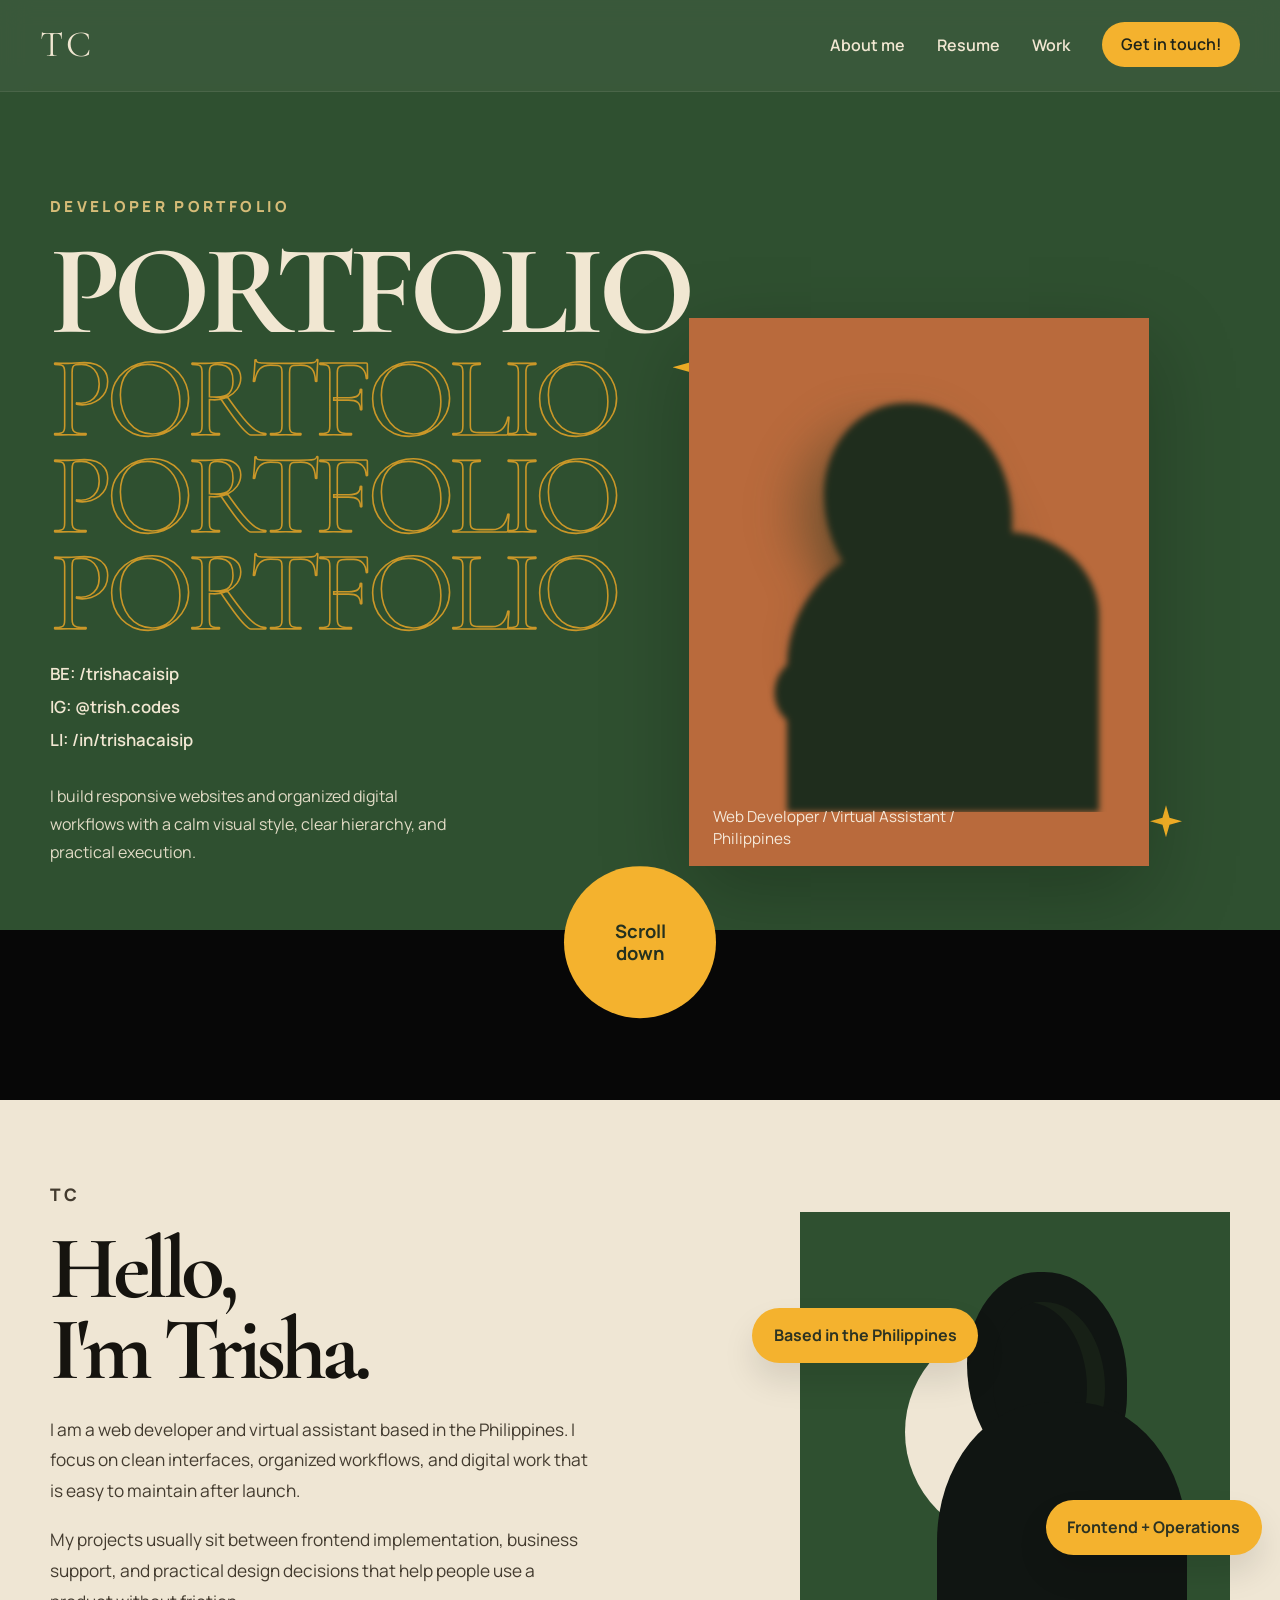
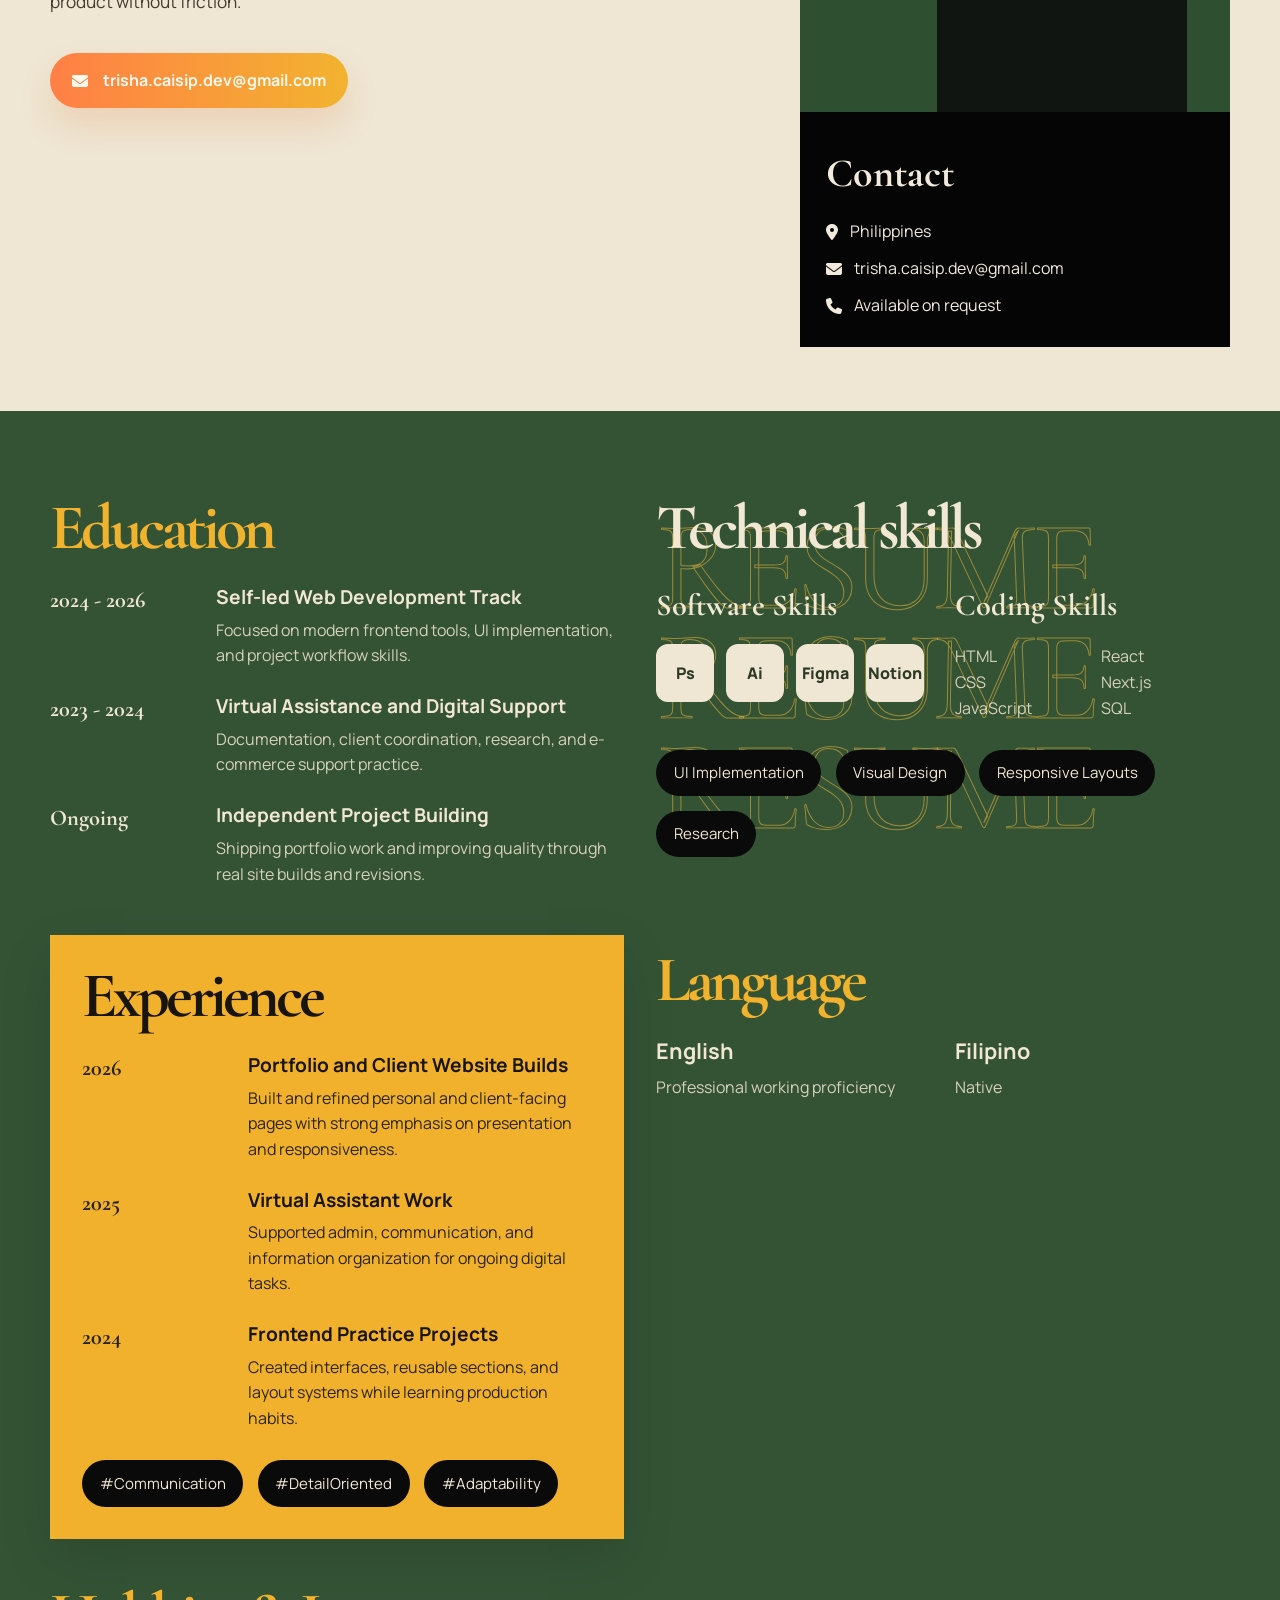
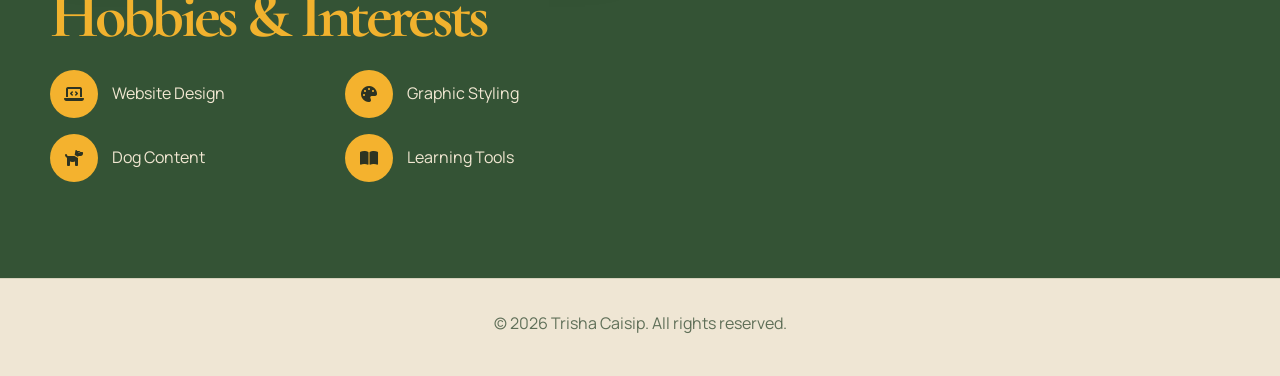
==== commit 39aad09b: "Redesign homepage with editorial one-page layout" ====
--- a/index.html
+++ b/index.html
@@ -11,16 +11,15 @@
     <link rel="stylesheet" href="css/style.css">
     <link rel="stylesheet" href="https://cdnjs.cloudflare.com/ajax/libs/font-awesome/6.4.0/css/all.min.css">
 </head>
-<body class="portfolio-theme home-page">
-    <nav class="navbar">
+<body class="portfolio-theme home-editorial">
+    <nav class="navbar editorial-navbar">
         <div class="nav-container">
-            <a href="index.html" class="logo">TC</a>
+            <a href="#top" class="logo editorial-logo">TC</a>
             <ul class="nav-menu">
-                <li><a href="index.html" class="nav-link active">Home</a></li>
-                <li><a href="about.html" class="nav-link">About</a></li>
-                <li><a href="projects.html" class="nav-link">Projects</a></li>
-                <li><a href="skills.html" class="nav-link">Skills</a></li>
-                <li><a href="contact.html" class="nav-link">Contact</a></li>
+                <li><a href="#about" class="nav-link">About me</a></li>
+                <li><a href="#resume" class="nav-link">Resume</a></li>
+                <li><a href="#work" class="nav-link">Work</a></li>
+                <li><a href="#contact" class="nav-link nav-cta">Get in touch!</a></li>
             </ul>
             <div class="hamburger">
                 <span class="bar"></span>
@@ -30,137 +29,234 @@
         </div>
     </nav>
 
-    <main class="site-shell">
-        <section class="page-hero home-hero">
-            <div class="page-hero-inner">
-                <div class="home-poster reveal-card">
-                    <div class="poster-topline">
-                        <span>TC</span>
-                        <span>2026</span>
-                    </div>
-
-                    <div class="poster-heading">
-                        <p class="page-eyebrow">Developer Portfolio</p>
-                        <h1 class="poster-title">
-                            <span class="poster-dark">PORT</span><span class="poster-accent">FOLIO</span>
-                        </h1>
-                        <div class="poster-meta">
-                            <span>Web Developer</span>
-                            <span>Virtual Assistant</span>
-                            <span>Matcha Edition</span>
-                        </div>
-                    </div>
-
-                    <div class="poster-scene">
-                        <img src="images/dog-chibi-walk.gif" alt="Chibi dog walking animation" class="dog-walk-gif">
-                        <div class="mushroom mushroom-left"></div>
-                        <div class="mushroom mushroom-center"></div>
-                        <div class="mushroom mushroom-right"></div>
-                        <div class="snail snail-left"></div>
-                        <div class="snail snail-center"></div>
-                        <div class="grass grass-left"></div>
-                        <div class="grass grass-center"></div>
-                        <div class="grass grass-right"></div>
-                    </div>
-                </div>
-
-                <div class="home-summary">
-                    <p class="page-intro">
-                        I'm Trisha Caisip, a web developer and virtual assistant creating calm, polished digital work with a soft editorial style and a playful matcha palette.
+    <main class="editorial-home" id="top">
+        <section class="editorial-hero">
+            <div class="editorial-hero-shell reveal-card">
+                <div class="hero-copy">
+                    <p class="hero-kicker">Developer portfolio</p>
+                    <h1 class="hero-title">PORTFOLIO</h1>
+                    <div class="hero-outline-stack" aria-hidden="true">
+                        <span>PORTFOLIO</span>
+                        <span>PORTFOLIO</span>
+                        <span>PORTFOLIO</span>
+                    </div>
+                    <div class="hero-links">
+                        <span>BE: /trishacaisip</span>
+                        <span>IG: @trish.codes</span>
+                        <span>LI: /in/trishacaisip</span>
+                    </div>
+                    <p class="hero-note">
+                        I build responsive websites and organized digital workflows with a calm visual style, clear hierarchy, and practical execution.
                     </p>
-                    <div class="hero-actions">
-                        <a href="projects.html" class="btn btn-primary">View Projects</a>
-                        <a href="contact.html" class="btn btn-secondary">Contact Me</a>
-                    </div>
-                </div>
-            </div>
-        </section>
-
-        <section class="content-section">
-            <div class="container">
-                <div class="editorial-grid">
-                    <article class="feature-panel reveal-card">
-                        <p class="section-kicker">Introduction</p>
-                        <h2>Quietly confident work, built with care.</h2>
-                        <p>
-                            I build responsive interfaces, support business workflows, and turn project needs into usable systems.
-                            My work blends technical execution with organization, communication, and attention to detail.
-                        </p>
-                    </article>
-
-                    <article class="feature-panel reveal-card">
-                        <p class="section-kicker">Current Focus</p>
-                        <ul class="clean-list">
-                            <li>Frontend development with React, Next.js, and JavaScript</li>
-                            <li>Virtual assistance and e-commerce support operations</li>
-                            <li>Clean UI styling, documentation, and workflow organization</li>
+                </div>
+
+                <div class="hero-artboard">
+                    <div class="hero-star hero-star-a"></div>
+                    <div class="hero-star hero-star-b"></div>
+                    <div class="hero-portrait-card">
+                        <div class="hero-portrait-figure">
+                            <div class="portrait-glow"></div>
+                            <div class="portrait-silhouette">
+                                <span class="silhouette-hair"></span>
+                                <span class="silhouette-head"></span>
+                                <span class="silhouette-neck"></span>
+                                <span class="silhouette-body"></span>
+                                <span class="silhouette-arm"></span>
+                            </div>
+                        </div>
+                        <div class="hero-caption">Web Developer / Virtual Assistant / Philippines</div>
+                    </div>
+                </div>
+            </div>
+        </section>
+
+        <section class="hero-divider">
+            <div class="scroll-badge">
+                <span>Scroll</span>
+                <span>down</span>
+            </div>
+        </section>
+
+        <section class="intro-section" id="about">
+            <div class="intro-grid">
+                <div class="intro-copy reveal-card">
+                    <p class="mini-brand">TC</p>
+                    <h2>Hello,<br>I'm Trisha.</h2>
+                    <p>
+                        I am a web developer and virtual assistant based in the Philippines. I focus on clean interfaces,
+                        organized workflows, and digital work that is easy to maintain after launch.
+                    </p>
+                    <p>
+                        My projects usually sit between frontend implementation, business support, and practical design
+                        decisions that help people use a product without friction.
+                    </p>
+                    <a href="#contact" class="profile-link">
+                        <i class="fa-solid fa-envelope"></i>
+                        <span>trisha.caisip.dev@gmail.com</span>
+                    </a>
+                </div>
+
+                <div class="profile-card reveal-card">
+                    <div class="profile-visual">
+                        <div class="profile-ring"></div>
+                        <div class="profile-silhouette">
+                            <span class="profile-hair"></span>
+                            <span class="profile-face"></span>
+                            <span class="profile-shirt"></span>
+                        </div>
+                    </div>
+                    <div class="profile-pill profile-pill-top">Based in the Philippines</div>
+                    <div class="profile-pill profile-pill-bottom">Frontend + Operations</div>
+                    <div class="contact-card" id="contact">
+                        <h3>Contact</h3>
+                        <ul class="contact-card-list">
+                            <li><i class="fa-solid fa-location-dot"></i> Philippines</li>
+                            <li><i class="fa-solid fa-envelope"></i> trisha.caisip.dev@gmail.com</li>
+                            <li><i class="fa-solid fa-phone"></i> Available on request</li>
                         </ul>
-                    </article>
-                </div>
-
-                <div class="stats-strip reveal-card">
-                    <div class="stat-item">
-                        <strong>3+</strong>
-                        <span>Featured projects</span>
-                    </div>
-                    <div class="stat-item">
-                        <strong>2+</strong>
-                        <span>Years of experience</span>
-                    </div>
-                    <div class="stat-item">
-                        <strong>10+</strong>
-                        <span>Tools and technologies</span>
-                    </div>
-                </div>
-            </div>
-        </section>
-
-        <section class="content-section section-soft">
-            <div class="container">
-                <div class="section-heading-block">
-                    <p class="section-kicker">Selected Work</p>
-                    <h2>Projects that reflect my development style.</h2>
-                </div>
-
-                <div class="card-grid card-grid-three">
-                    <article class="soft-card reveal-card">
-                        <p class="card-number">01</p>
-                        <h3>DataMotionPro</h3>
-                        <p>Database management experience with a spreadsheet-like interface and structured workflows.</p>
-                        <div class="tag-row">
-                            <span class="tag">Next.js</span>
-                            <span class="tag">TypeScript</span>
-                            <span class="tag">Zustand</span>
-                        </div>
-                    </article>
-
-                    <article class="soft-card reveal-card">
-                        <p class="card-number">02</p>
-                        <h3>OnePacificHub</h3>
-                        <p>Responsive website work focused on clarity, hierarchy, and clean interaction design.</p>
-                        <div class="tag-row">
-                            <span class="tag">React</span>
-                            <span class="tag">Framer Motion</span>
-                            <span class="tag">Tailwind</span>
-                        </div>
-                    </article>
-
-                    <article class="soft-card reveal-card">
-                        <p class="card-number">03</p>
-                        <h3>Rapid Revver</h3>
-                        <p>Payslip system with secure document generation and organized employee-facing workflows.</p>
-                        <div class="tag-row">
-                            <span class="tag">Node.js</span>
-                            <span class="tag">MySQL</span>
-                            <span class="tag">PDF</span>
-                        </div>
-                    </article>
-                </div>
+                    </div>
+                </div>
+            </div>
+        </section>
+
+        <section class="resume-section" id="resume">
+            <div class="resume-grid">
+                <article class="resume-panel resume-panel-education reveal-card">
+                    <h2>Education</h2>
+                    <div class="resume-list">
+                        <div class="resume-item">
+                            <span class="resume-year">2024 - 2026</span>
+                            <div>
+                                <h3>Self-led Web Development Track</h3>
+                                <p>Focused on modern frontend tools, UI implementation, and project workflow skills.</p>
+                            </div>
+                        </div>
+                        <div class="resume-item">
+                            <span class="resume-year">2023 - 2024</span>
+                            <div>
+                                <h3>Virtual Assistance and Digital Support</h3>
+                                <p>Documentation, client coordination, research, and e-commerce support practice.</p>
+                            </div>
+                        </div>
+                        <div class="resume-item">
+                            <span class="resume-year">Ongoing</span>
+                            <div>
+                                <h3>Independent Project Building</h3>
+                                <p>Shipping portfolio work and improving quality through real site builds and revisions.</p>
+                            </div>
+                        </div>
+                    </div>
+                </article>
+
+                <article class="resume-panel resume-panel-skills reveal-card">
+                    <div class="resume-ghost" aria-hidden="true">
+                        <span>RESUME</span>
+                        <span>RESUME</span>
+                        <span>RESUME</span>
+                    </div>
+                    <h2>Technical skills</h2>
+                    <div class="skill-columns">
+                        <div>
+                            <h3>Software Skills</h3>
+                            <div class="icon-chip-row">
+                                <span class="icon-chip">Ps</span>
+                                <span class="icon-chip">Ai</span>
+                                <span class="icon-chip">Figma</span>
+                                <span class="icon-chip">Notion</span>
+                            </div>
+                        </div>
+                        <div>
+                            <h3>Coding Skills</h3>
+                            <ul class="skill-list">
+                                <li>HTML</li>
+                                <li>CSS</li>
+                                <li>JavaScript</li>
+                                <li>React</li>
+                                <li>Next.js</li>
+                                <li>SQL</li>
+                            </ul>
+                        </div>
+                    </div>
+                    <div class="chip-cloud">
+                        <span>UI Implementation</span>
+                        <span>Visual Design</span>
+                        <span>Responsive Layouts</span>
+                        <span>Research</span>
+                    </div>
+                </article>
+
+                <article class="experience-panel reveal-card" id="work">
+                    <h2>Experience</h2>
+                    <div class="resume-list">
+                        <div class="resume-item">
+                            <span class="resume-year">2026</span>
+                            <div>
+                                <h3>Portfolio and Client Website Builds</h3>
+                                <p>Built and refined personal and client-facing pages with strong emphasis on presentation and responsiveness.</p>
+                            </div>
+                        </div>
+                        <div class="resume-item">
+                            <span class="resume-year">2025</span>
+                            <div>
+                                <h3>Virtual Assistant Work</h3>
+                                <p>Supported admin, communication, and information organization for ongoing digital tasks.</p>
+                            </div>
+                        </div>
+                        <div class="resume-item">
+                            <span class="resume-year">2024</span>
+                            <div>
+                                <h3>Frontend Practice Projects</h3>
+                                <p>Created interfaces, reusable sections, and layout systems while learning production habits.</p>
+                            </div>
+                        </div>
+                    </div>
+                    <div class="chip-cloud chip-cloud-dark">
+                        <span>#Communication</span>
+                        <span>#DetailOriented</span>
+                        <span>#Adaptability</span>
+                    </div>
+                </article>
+
+                <article class="resume-panel resume-panel-language reveal-card">
+                    <h2>Language</h2>
+                    <div class="language-grid">
+                        <div>
+                            <h3>English</h3>
+                            <p>Professional working proficiency</p>
+                        </div>
+                        <div>
+                            <h3>Filipino</h3>
+                            <p>Native</p>
+                        </div>
+                    </div>
+                </article>
+
+                <article class="resume-panel resume-panel-hobbies reveal-card">
+                    <h2>Hobbies &amp; Interests</h2>
+                    <div class="hobby-grid">
+                        <div class="hobby-item">
+                            <i class="fa-solid fa-laptop-code"></i>
+                            <span>Website Design</span>
+                        </div>
+                        <div class="hobby-item">
+                            <i class="fa-solid fa-palette"></i>
+                            <span>Graphic Styling</span>
+                        </div>
+                        <div class="hobby-item">
+                            <i class="fa-solid fa-dog"></i>
+                            <span>Dog Content</span>
+                        </div>
+                        <div class="hobby-item">
+                            <i class="fa-solid fa-book-open"></i>
+                            <span>Learning Tools</span>
+                        </div>
+                    </div>
+                </article>
             </div>
         </section>
     </main>
 
-    <footer class="footer">
+    <footer class="footer editorial-footer">
         <div class="container">
             <p>&copy; 2026 Trisha Caisip. All rights reserved.</p>
         </div>
--- a/css/style.css
+++ b/css/style.css
@@ -876,3 +876,720 @@
         width: 100%;
     }
 }
+
+body.home-editorial {
+    background: #efe6d4;
+    color: #172016;
+}
+
+body.home-editorial .site-shell {
+    padding-top: 0;
+}
+
+.editorial-navbar {
+    background: rgba(46, 79, 48, 0.94);
+    border-bottom: 1px solid rgba(239, 230, 212, 0.12);
+}
+
+.editorial-navbar.scrolled {
+    background: rgba(34, 57, 35, 0.98);
+    box-shadow: 0 12px 34px rgba(0, 0, 0, 0.2);
+}
+
+.editorial-navbar .logo,
+.editorial-navbar .nav-link {
+    color: #f1e7d2;
+}
+
+.editorial-navbar .nav-link::after {
+    background: #f4b22e;
+}
+
+.editorial-navbar .nav-link:hover,
+.editorial-navbar .nav-link.active {
+    color: #f8edd8;
+}
+
+.editorial-navbar .bar {
+    background: #f1e7d2;
+}
+
+.nav-cta {
+    padding: 0.7rem 1.15rem;
+    border-radius: 999px;
+    background: #f4b22e;
+    color: #1f2419 !important;
+}
+
+.nav-cta::after {
+    display: none;
+}
+
+.editorial-home {
+    padding-top: 5.7rem;
+}
+
+.editorial-hero {
+    background: #2f5030;
+    color: #f1e7d2;
+    padding: 2.5rem 0 0;
+}
+
+.editorial-hero-shell,
+.intro-grid,
+.resume-grid {
+    width: min(1180px, calc(100% - 2rem));
+    margin: 0 auto;
+}
+
+.editorial-hero-shell {
+    display: grid;
+    grid-template-columns: minmax(0, 1.05fr) minmax(360px, 0.95fr);
+    gap: 2.5rem;
+    align-items: end;
+    min-height: 760px;
+    padding: 3rem 0 4rem;
+}
+
+.hero-copy {
+    position: relative;
+    z-index: 2;
+    padding-top: 1rem;
+}
+
+.hero-kicker {
+    color: #d6bc78;
+    font-size: 0.95rem;
+    font-weight: 800;
+    letter-spacing: 0.22em;
+    text-transform: uppercase;
+}
+
+.hero-title,
+.intro-copy h2,
+.resume-panel h2,
+.experience-panel h2 {
+    font-family: 'Cormorant Garamond', serif;
+    letter-spacing: -0.06em;
+}
+
+.hero-title {
+    position: relative;
+    z-index: 3;
+    font-size: clamp(4.6rem, 10vw, 8.8rem);
+    line-height: 0.88;
+    margin: 1rem 0 0.6rem;
+}
+
+.hero-outline-stack {
+    position: relative;
+    display: grid;
+    margin-top: -0.4rem;
+}
+
+.hero-outline-stack span {
+    font-family: 'Cormorant Garamond', serif;
+    font-size: clamp(4rem, 9vw, 7.5rem);
+    line-height: 0.84;
+    letter-spacing: -0.06em;
+    color: transparent;
+    -webkit-text-stroke: 1.6px #d39b28;
+    opacity: 0.95;
+}
+
+.hero-links {
+    display: grid;
+    gap: 0.4rem;
+    margin-top: 1.2rem;
+    font-size: 1.05rem;
+    font-weight: 600;
+}
+
+.hero-note {
+    max-width: 26rem;
+    margin-top: 1.75rem;
+    color: rgba(241, 231, 210, 0.92);
+    line-height: 1.75;
+}
+
+.hero-artboard {
+    position: relative;
+    min-height: 580px;
+}
+
+.hero-portrait-card {
+    position: absolute;
+    left: 0;
+    bottom: 0;
+    width: min(460px, 100%);
+    background: #b96a3c;
+    padding: 1.5rem 1.5rem 3.4rem;
+    box-shadow: 0 30px 80px rgba(4, 10, 3, 0.26);
+}
+
+.hero-portrait-figure {
+    position: relative;
+    min-height: 470px;
+    overflow: hidden;
+}
+
+.portrait-glow {
+    position: absolute;
+    inset: 14% 12% 12%;
+    background:
+        radial-gradient(circle at 40% 30%, rgba(40, 56, 33, 0.84), transparent 38%),
+        radial-gradient(circle at 52% 45%, rgba(28, 40, 23, 0.82), transparent 42%),
+        radial-gradient(circle at 45% 70%, rgba(18, 28, 18, 0.82), transparent 38%);
+    filter: blur(18px);
+}
+
+.portrait-silhouette {
+    position: absolute;
+    inset: 0;
+    filter: blur(3px);
+}
+
+.portrait-silhouette span {
+    position: absolute;
+    display: block;
+    background: #1f2d1d;
+}
+
+.silhouette-head {
+    top: 18%;
+    left: 34%;
+    width: 140px;
+    height: 150px;
+    border-radius: 46% 54% 52% 48%;
+}
+
+.silhouette-hair {
+    top: 13%;
+    left: 27%;
+    width: 188px;
+    height: 210px;
+    border-radius: 44% 56% 42% 58%;
+    background: #172016;
+}
+
+.silhouette-neck {
+    top: 44%;
+    left: 42%;
+    width: 56px;
+    height: 80px;
+    border-radius: 28px;
+}
+
+.silhouette-body {
+    bottom: 0;
+    left: 18%;
+    width: 312px;
+    height: 280px;
+    border-radius: 48% 30% 0 0;
+}
+
+.silhouette-arm {
+    bottom: 16%;
+    left: 15%;
+    width: 180px;
+    height: 74px;
+    border-radius: 999px;
+    transform: rotate(8deg);
+}
+
+.hero-caption {
+    position: absolute;
+    left: 1.5rem;
+    bottom: 1rem;
+    max-width: 16rem;
+    color: rgba(250, 243, 230, 0.92);
+    font-size: 0.95rem;
+    line-height: 1.45;
+}
+
+.hero-star {
+    position: absolute;
+    width: 46px;
+    aspect-ratio: 1;
+    background: #ffb928;
+    clip-path: polygon(50% 0, 61% 39%, 100% 50%, 61% 61%, 50% 100%, 39% 61%, 0 50%, 39% 39%);
+    animation: floatSticker 3.8s ease-in-out infinite;
+}
+
+.hero-star-a {
+    top: 10%;
+    left: -1rem;
+}
+
+.hero-star-b {
+    bottom: 5%;
+    right: 3rem;
+    width: 32px;
+}
+
+.hero-divider {
+    position: relative;
+    height: 170px;
+    background: #070707;
+}
+
+.scroll-badge {
+    position: absolute;
+    left: 50%;
+    top: 0;
+    transform: translate(-50%, -42%);
+    width: 152px;
+    height: 152px;
+    border-radius: 50%;
+    background: #f4b22e;
+    color: #25311f;
+    display: grid;
+    place-content: center;
+    text-align: center;
+    font-weight: 700;
+    font-size: 1.15rem;
+    line-height: 1.2;
+}
+
+.intro-section {
+    background: #efe6d4;
+    padding: 5rem 0 4rem;
+}
+
+.intro-grid {
+    display: grid;
+    grid-template-columns: minmax(0, 1fr) minmax(320px, 430px);
+    gap: 3rem;
+    align-items: start;
+}
+
+.mini-brand {
+    margin-bottom: 1rem;
+    color: #cf6e3a;
+    font-weight: 800;
+    letter-spacing: 0.18em;
+    text-transform: uppercase;
+}
+
+.intro-copy h2 {
+    font-size: clamp(3.4rem, 7vw, 5.7rem);
+    line-height: 0.9;
+    margin-bottom: 1.5rem;
+    color: #16140f;
+}
+
+.intro-copy p {
+    max-width: 34rem;
+    margin-bottom: 1.15rem;
+    color: #433b2f;
+    font-size: 1.08rem;
+    line-height: 1.78;
+}
+
+.profile-link {
+    display: inline-flex;
+    align-items: center;
+    gap: 0.9rem;
+    margin-top: 1.1rem;
+    padding: 0.9rem 1.4rem;
+    border-radius: 999px;
+    background: linear-gradient(90deg, #ff7f46, #f2b32f);
+    color: #fff8ed;
+    font-weight: 700;
+    text-decoration: none;
+    box-shadow: 0 18px 32px rgba(223, 121, 48, 0.18);
+}
+
+.profile-card {
+    position: relative;
+    padding-top: 2rem;
+}
+
+.profile-visual {
+    position: relative;
+    height: 500px;
+    background: #2f5030;
+    overflow: hidden;
+}
+
+.profile-ring {
+    position: absolute;
+    left: 50%;
+    top: 22%;
+    width: 220px;
+    height: 220px;
+    border-radius: 50%;
+    background: #efe6d4;
+    transform: translateX(-50%);
+}
+
+.profile-silhouette span {
+    position: absolute;
+    display: block;
+    background: #101512;
+}
+
+.profile-hair {
+    right: 24%;
+    top: 12%;
+    width: 160px;
+    height: 208px;
+    border-radius: 46% 54% 42% 58%;
+}
+
+.profile-face {
+    right: 29%;
+    top: 18%;
+    width: 112px;
+    height: 160px;
+    border-radius: 44% 56% 48% 52%;
+    background: #f1d0bc;
+    box-shadow: inset -18px 0 0 #172016;
+}
+
+.profile-shirt {
+    right: 10%;
+    bottom: 0;
+    width: 250px;
+    height: 310px;
+    border-radius: 45% 45% 0 0;
+    background: #233724;
+}
+
+.profile-pill {
+    position: absolute;
+    z-index: 2;
+    padding: 0.9rem 1.35rem;
+    border-radius: 999px;
+    background: #f4b22e;
+    color: #2d3322;
+    font-weight: 700;
+    box-shadow: 0 18px 32px rgba(0, 0, 0, 0.1);
+}
+
+.profile-pill-top {
+    left: -3rem;
+    top: 8rem;
+}
+
+.profile-pill-bottom {
+    right: -2rem;
+    top: 20rem;
+}
+
+.contact-card {
+    background: #050505;
+    color: #f2ebdd;
+    padding: 1.8rem 1.6rem;
+}
+
+.contact-card h3 {
+    font-family: 'Cormorant Garamond', serif;
+    font-size: 2.5rem;
+    margin-bottom: 0.9rem;
+}
+
+.contact-card-list {
+    list-style: none;
+    display: grid;
+    gap: 0.7rem;
+}
+
+.contact-card-list li {
+    display: flex;
+    align-items: center;
+    gap: 0.75rem;
+}
+
+.resume-section {
+    background: #345335;
+    color: #f1e7d2;
+    padding: 4.5rem 0 5rem;
+}
+
+.resume-grid {
+    display: grid;
+    grid-template-columns: minmax(0, 1fr) minmax(0, 1fr);
+    gap: 2rem;
+    align-items: start;
+}
+
+.resume-panel,
+.experience-panel {
+    position: relative;
+    overflow: hidden;
+}
+
+.resume-panel h2,
+.experience-panel h2 {
+    font-size: clamp(2.9rem, 5vw, 4.2rem);
+    line-height: 0.92;
+    margin-bottom: 1.5rem;
+}
+
+.resume-panel-education,
+.resume-panel-skills,
+.resume-panel-language,
+.resume-panel-hobbies {
+    padding: 1rem 0;
+}
+
+.resume-panel-education h2,
+.resume-panel-language h2,
+.resume-panel-hobbies h2 {
+    color: #f1b22e;
+}
+
+.resume-list {
+    display: grid;
+    gap: 1.4rem;
+}
+
+.resume-item {
+    display: grid;
+    grid-template-columns: 150px minmax(0, 1fr);
+    gap: 1rem;
+    align-items: start;
+}
+
+.resume-year {
+    color: #efe6d4;
+    font-size: 1.4rem;
+    font-weight: 800;
+    font-family: 'Cormorant Garamond', serif;
+}
+
+.resume-item h3 {
+    margin-bottom: 0.3rem;
+    font-size: 1.2rem;
+}
+
+.resume-item p,
+.language-grid p,
+.skill-list li {
+    color: rgba(241, 231, 210, 0.86);
+}
+
+.resume-ghost {
+    position: absolute;
+    inset: 0;
+    display: grid;
+    align-content: center;
+    pointer-events: none;
+    z-index: 0;
+}
+
+.resume-ghost span {
+    font-family: 'Cormorant Garamond', serif;
+    font-size: clamp(5rem, 10vw, 8rem);
+    line-height: 0.86;
+    letter-spacing: -0.06em;
+    color: transparent;
+    -webkit-text-stroke: 1px rgba(238, 186, 61, 0.55);
+}
+
+.resume-panel-skills > *:not(.resume-ghost) {
+    position: relative;
+    z-index: 1;
+}
+
+.skill-columns {
+    display: grid;
+    grid-template-columns: 1fr 1fr;
+    gap: 1.5rem;
+}
+
+.skill-columns h3 {
+    margin-bottom: 0.85rem;
+    font-family: 'Cormorant Garamond', serif;
+    font-size: 1.9rem;
+}
+
+.icon-chip-row {
+    display: flex;
+    flex-wrap: wrap;
+    gap: 0.75rem;
+}
+
+.icon-chip {
+    display: inline-grid;
+    place-items: center;
+    min-width: 58px;
+    min-height: 58px;
+    border-radius: 12px;
+    background: #efe6d4;
+    color: #2c3a25;
+    font-weight: 800;
+}
+
+.skill-list {
+    list-style: none;
+    columns: 2;
+    gap: 1rem;
+}
+
+.chip-cloud {
+    display: flex;
+    flex-wrap: wrap;
+    gap: 0.9rem;
+    margin-top: 1.8rem;
+}
+
+.chip-cloud span {
+    padding: 0.7rem 1.1rem;
+    border-radius: 999px;
+    background: #0a0a0a;
+    color: #f1e7d2;
+    font-size: 0.94rem;
+}
+
+.experience-panel {
+    padding: 2rem;
+    background: #f2b12c;
+    color: #18150e;
+    box-shadow: 0 20px 50px rgba(0, 0, 0, 0.12);
+}
+
+.experience-panel .resume-item p,
+.experience-panel .resume-year {
+    color: #2a2417;
+}
+
+.chip-cloud-dark span {
+    background: #0a0a0a;
+    color: #f3ead8;
+}
+
+.language-grid {
+    display: grid;
+    grid-template-columns: repeat(2, minmax(0, 1fr));
+    gap: 1.5rem;
+}
+
+.language-grid h3 {
+    margin-bottom: 0.4rem;
+    font-size: 1.35rem;
+}
+
+.hobby-grid {
+    display: grid;
+    grid-template-columns: repeat(2, minmax(0, 1fr));
+    gap: 1rem;
+}
+
+.hobby-item {
+    display: flex;
+    align-items: center;
+    gap: 0.85rem;
+    color: #f1e7d2;
+}
+
+.hobby-item i {
+    width: 48px;
+    height: 48px;
+    border-radius: 50%;
+    display: grid;
+    place-items: center;
+    background: #f4b22e;
+    color: #2d3322;
+}
+
+.editorial-footer {
+    background: #efe6d4;
+}
+
+@media (max-width: 1024px) {
+    .editorial-hero-shell,
+    .intro-grid,
+    .resume-grid,
+    .skill-columns {
+        grid-template-columns: 1fr;
+    }
+
+    .hero-artboard {
+        min-height: 500px;
+    }
+
+    .hero-portrait-card {
+        position: relative;
+        width: min(520px, 100%);
+    }
+
+    .profile-card {
+        max-width: 460px;
+    }
+}
+
+@media (max-width: 768px) {
+    body.home-editorial .nav-menu {
+        background: rgba(34, 57, 35, 0.98);
+        border-top-color: rgba(239, 230, 212, 0.12);
+    }
+
+    .editorial-home {
+        padding-top: 4.9rem;
+    }
+
+    .editorial-hero-shell {
+        min-height: auto;
+        padding: 2rem 0 3rem;
+        gap: 1.8rem;
+    }
+
+    .hero-portrait-card {
+        padding: 1rem 1rem 3.2rem;
+    }
+
+    .hero-portrait-figure {
+        min-height: 360px;
+    }
+
+    .hero-links {
+        font-size: 0.95rem;
+    }
+
+    .hero-divider {
+        height: 124px;
+    }
+
+    .scroll-badge {
+        width: 118px;
+        height: 118px;
+        font-size: 1rem;
+    }
+
+    .intro-section {
+        padding-top: 4rem;
+    }
+
+    .intro-copy h2 {
+        font-size: clamp(2.9rem, 16vw, 4.4rem);
+    }
+
+    .profile-visual {
+        height: 400px;
+    }
+
+    .profile-pill {
+        position: static;
+        display: inline-flex;
+        margin-top: 1rem;
+        margin-right: 0.75rem;
+    }
+
+    .resume-item {
+        grid-template-columns: 1fr;
+        gap: 0.35rem;
+    }
+
+    .skill-list,
+    .language-grid,
+    .hobby-grid {
+        columns: 1;
+        grid-template-columns: 1fr;
+    }
+
+    .experience-panel {
+        padding: 1.4rem;
+    }
+}
